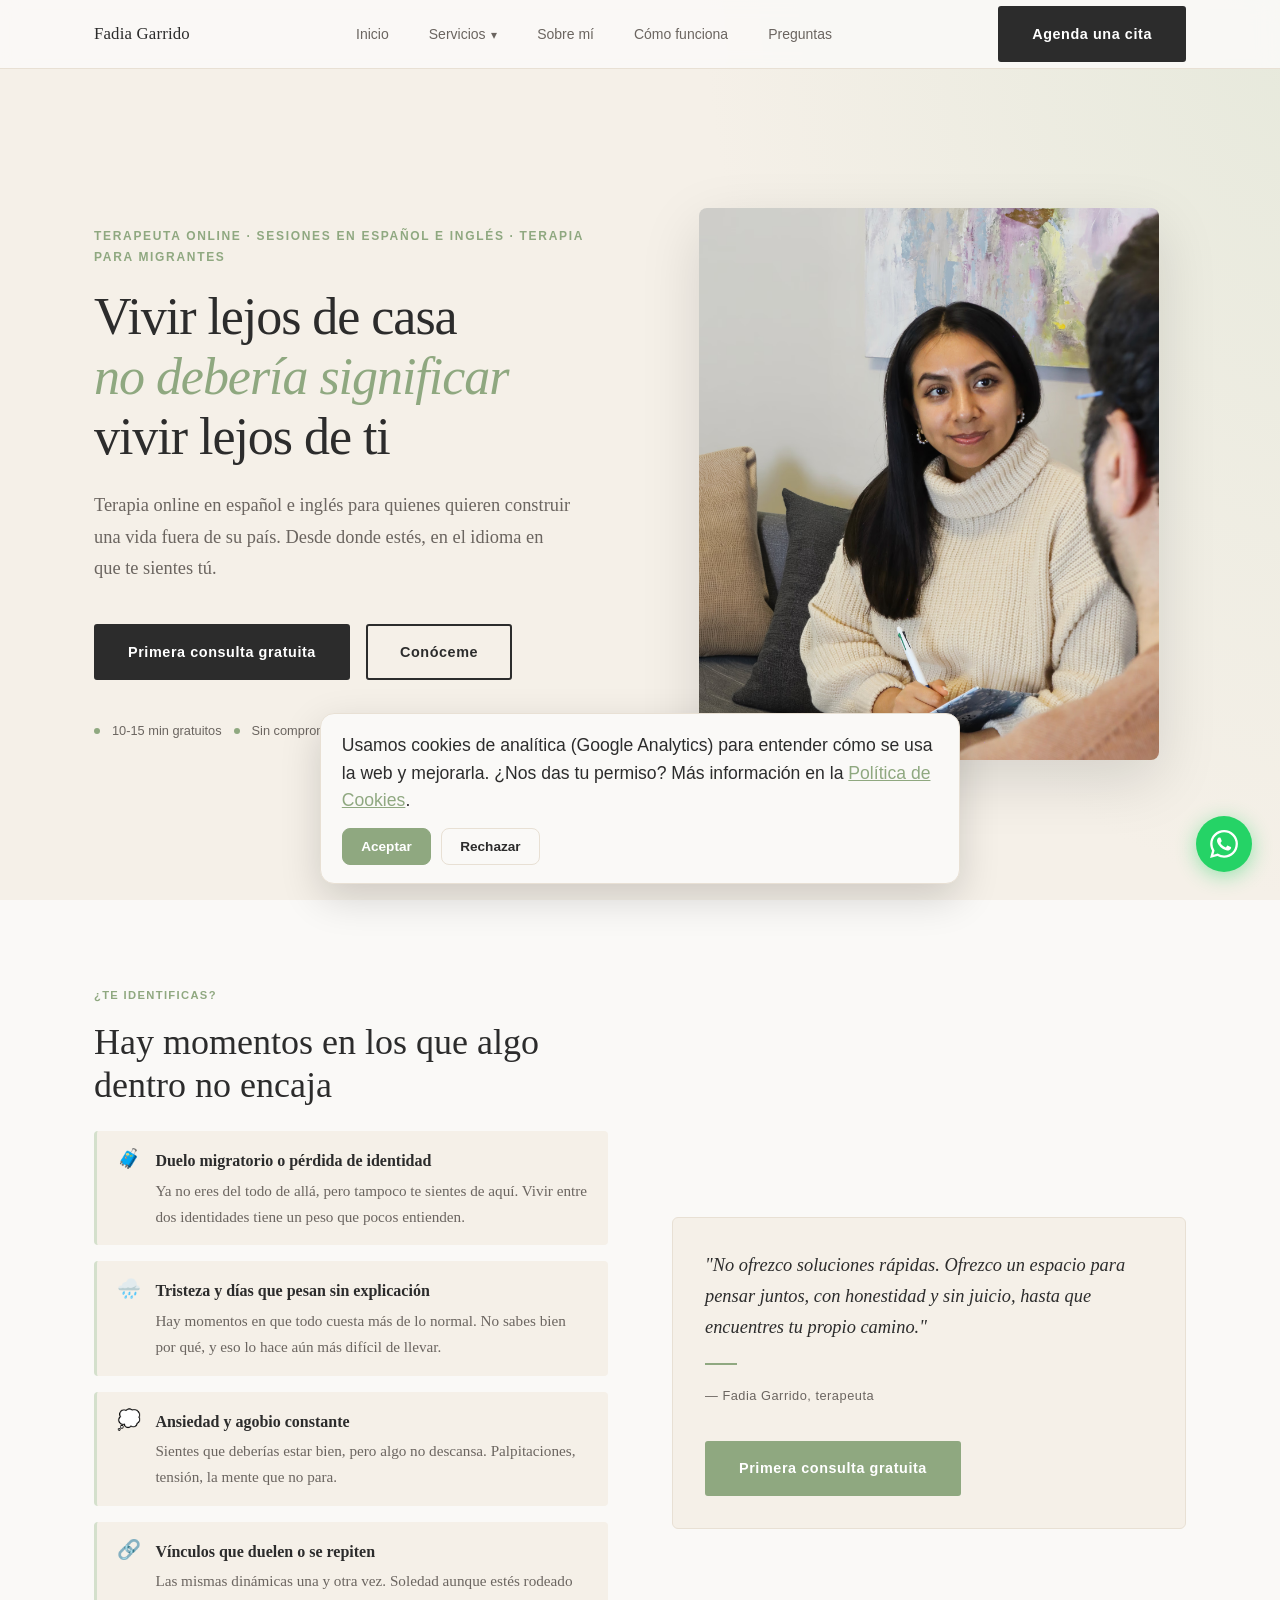
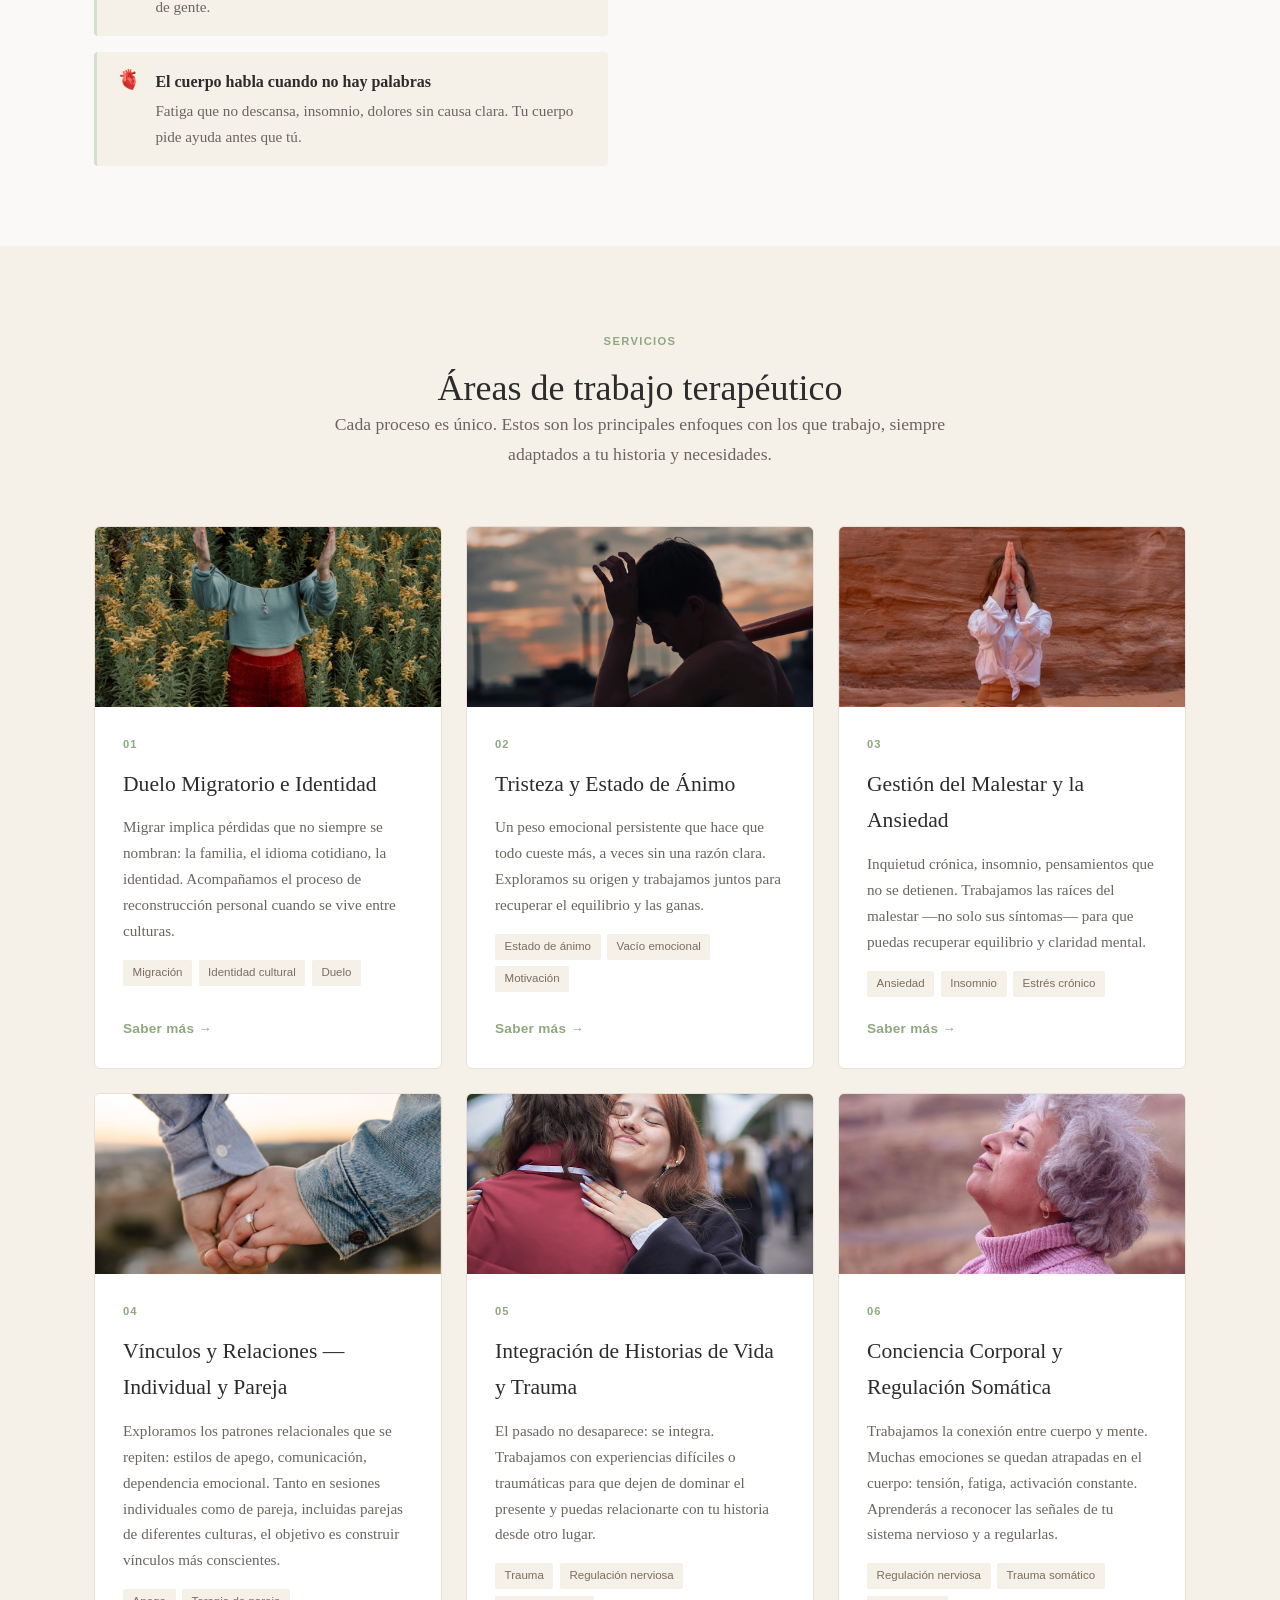
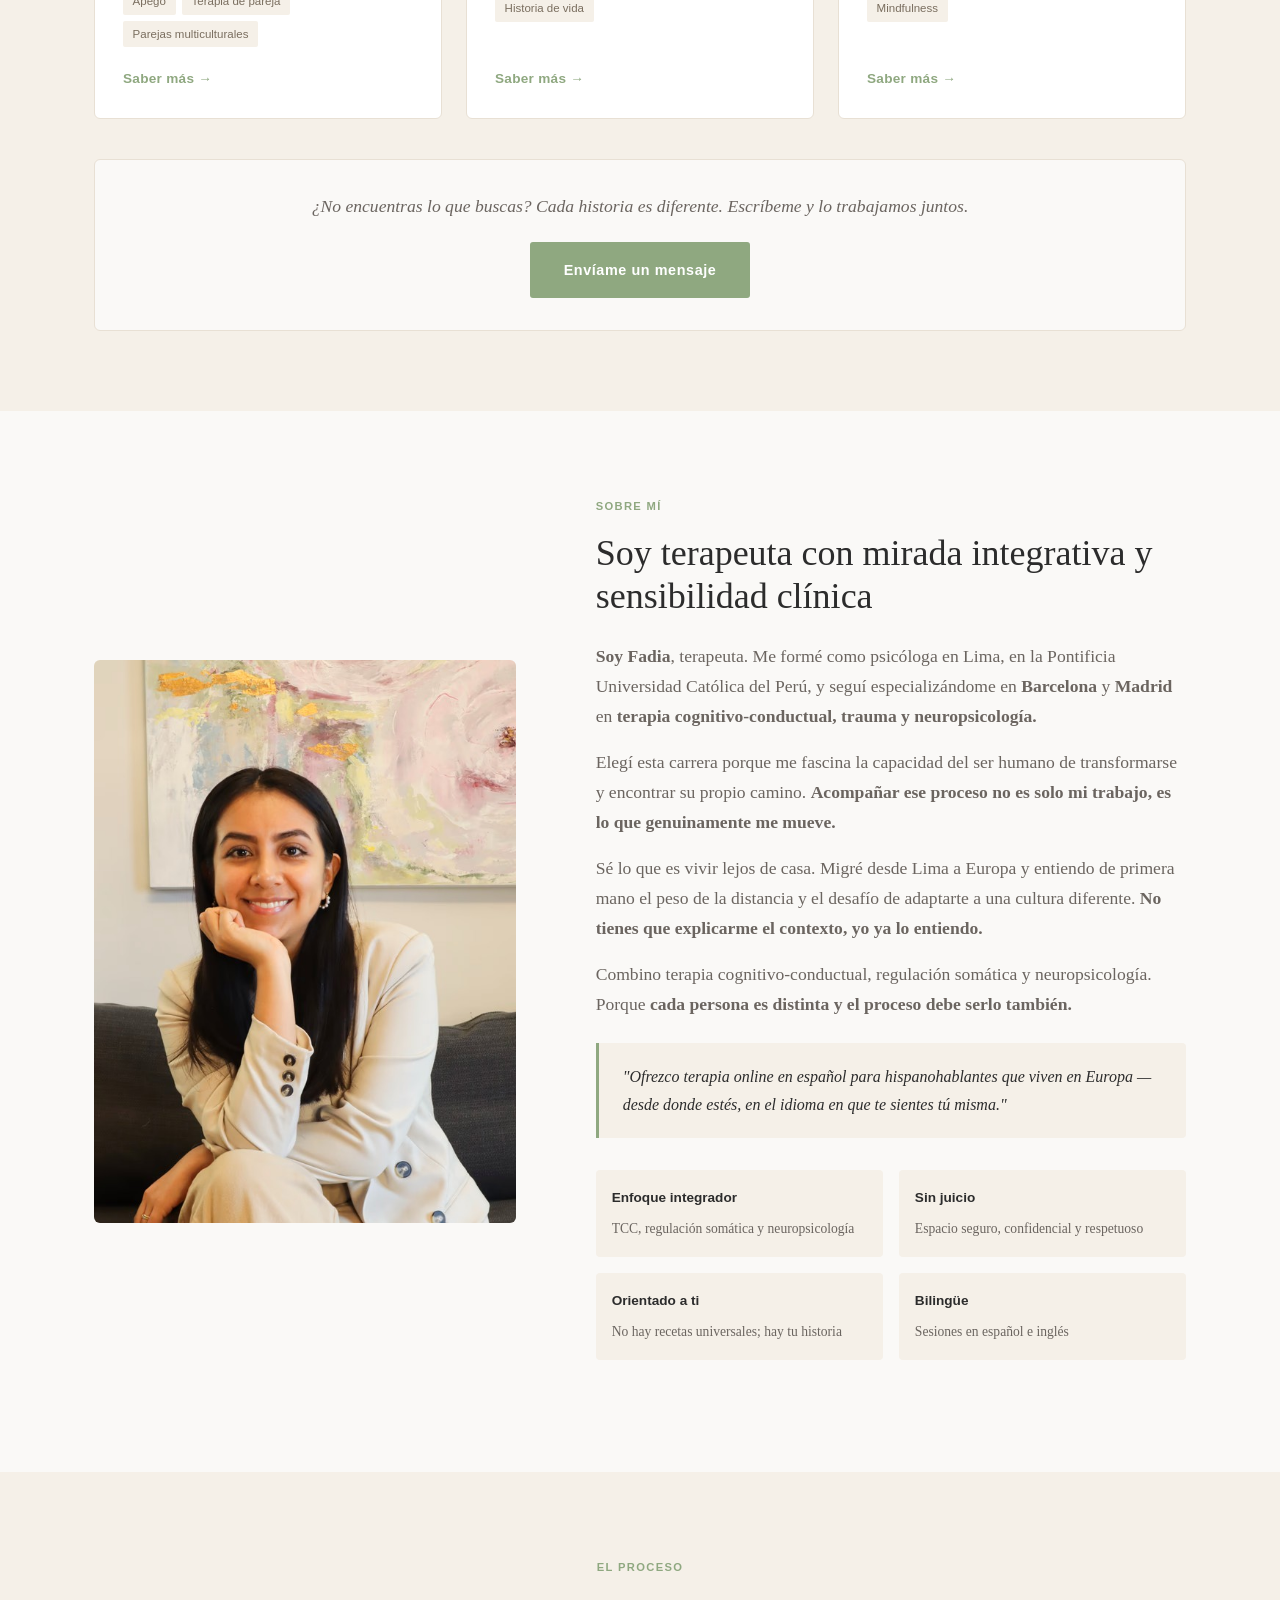
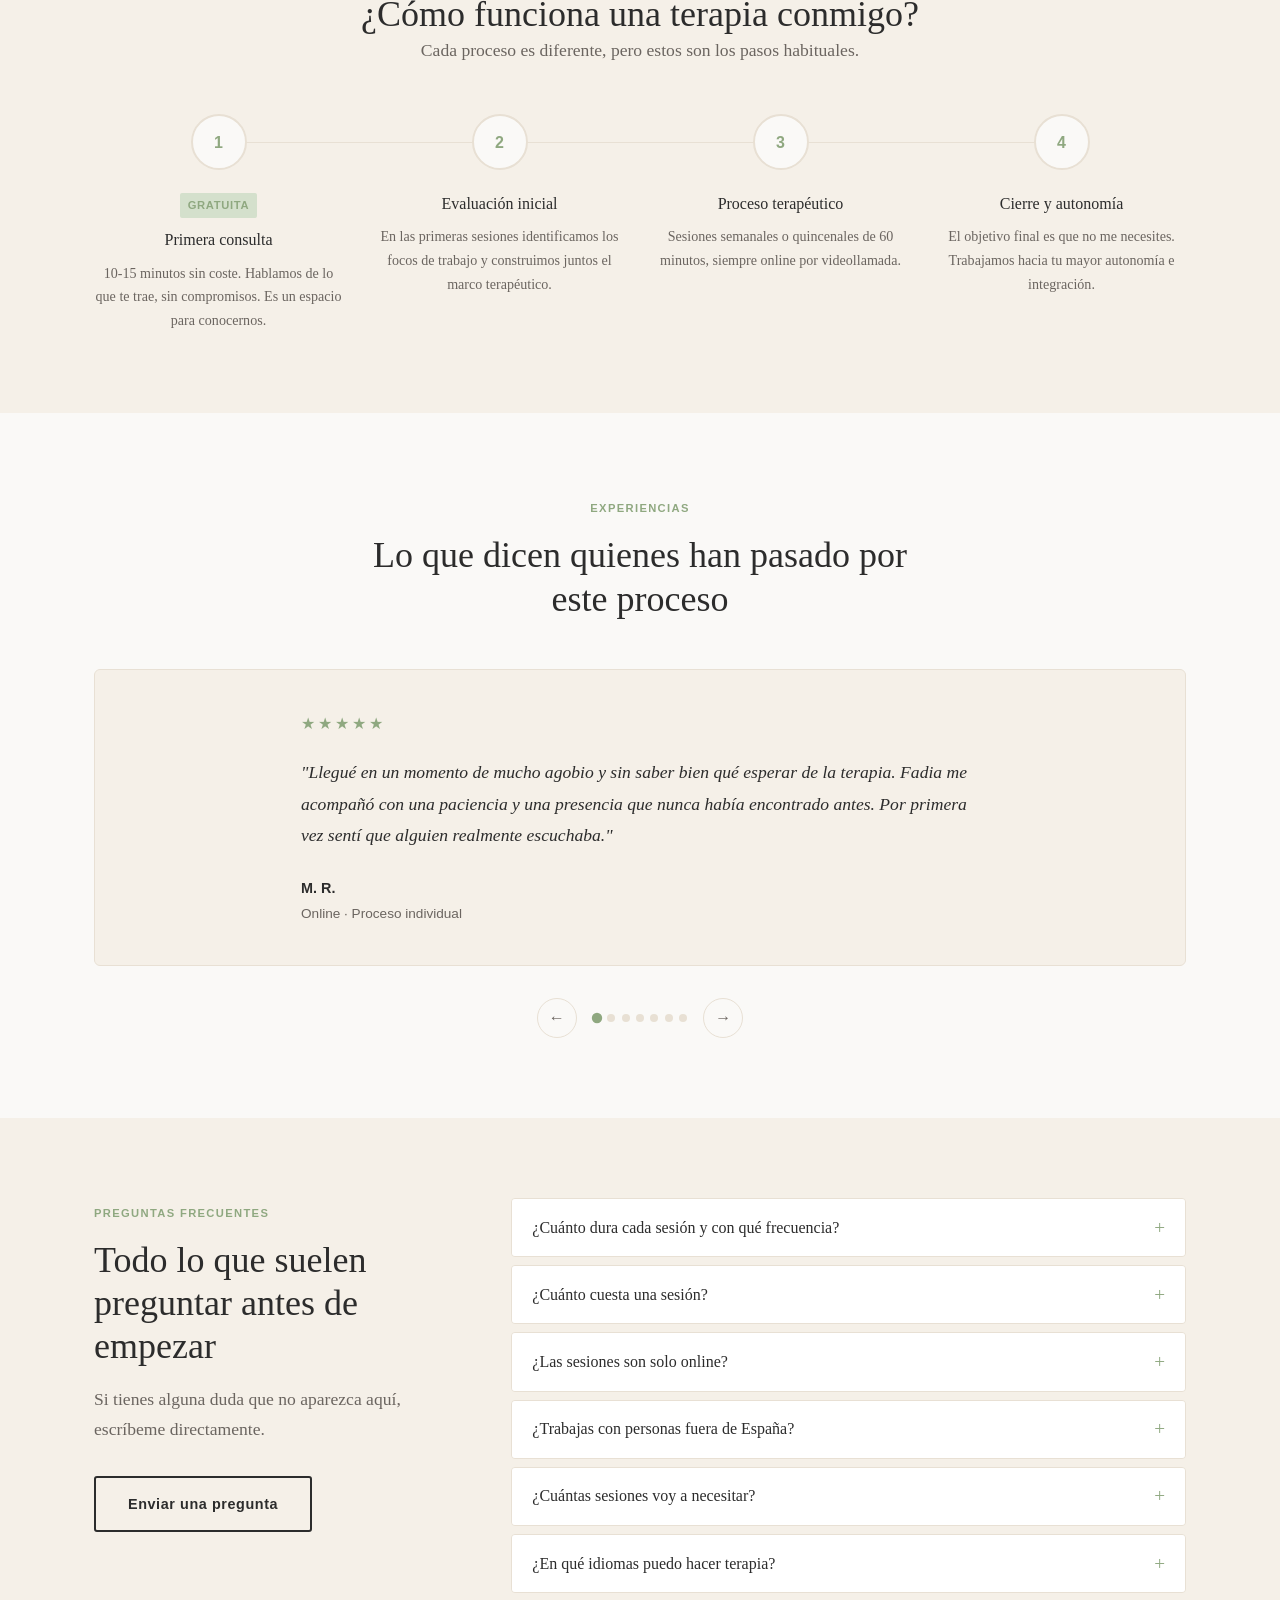
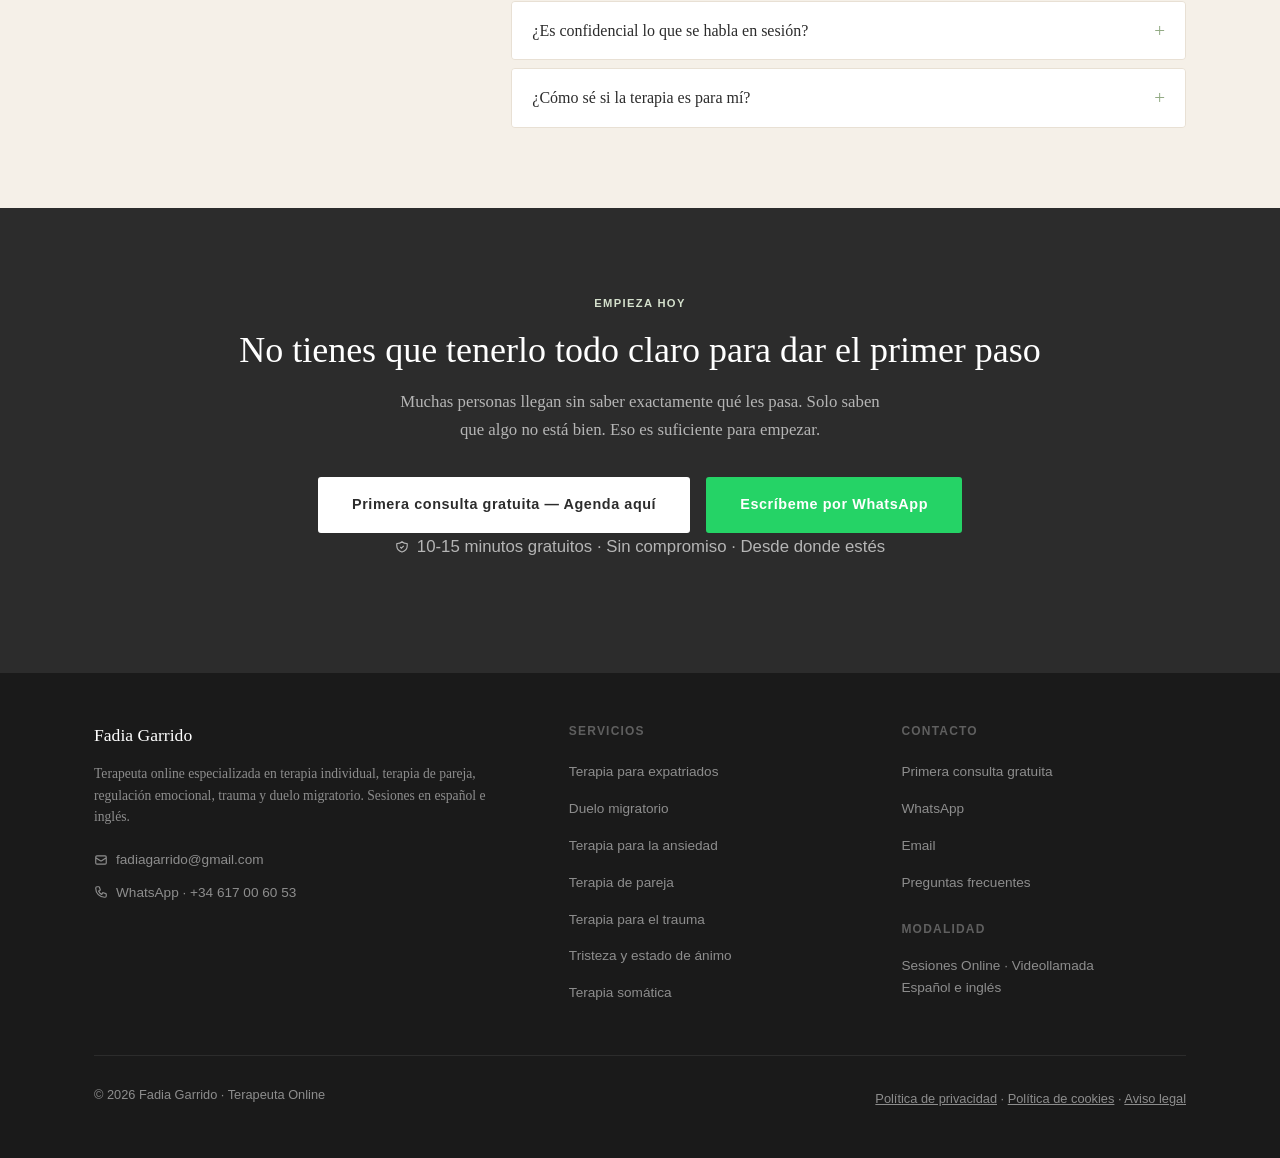
==== index.html @ 31d2b70b "Contacto: sustituir Calendly por WhatsApp con mensaje prerredactado + consulta gratuita 10-15 min - " ====
<!DOCTYPE html>
<html lang="es">
<head>
  <meta charset="UTF-8" />
  <meta name="viewport" content="width=device-width, initial-scale=1.0" />

  <!-- SEO Primary -->
  <title>Fadia Garrido | Terapeuta Online · Terapia Individual y de Pareja en Español e Inglés</title>
  <meta name="description" content="Terapeuta online especializada en terapia individual, terapia de pareja, trauma, duelo migratorio y regulación emocional. Sesiones en español e inglés. Primera consulta gratuita." />
  <meta name="keywords" content="terapeuta online, terapia individual online, terapia de pareja online, terapia online en español, duelo migratorio, regulación emocional, trauma psicológico, ansiedad, fadia garrido, hispanohablantes europa" />
  <link rel="canonical" href="https://fadiagarrido.com/" />

  <!-- Open Graph -->
  <meta property="og:type" content="website" />
  <meta property="og:title" content="Fadia Garrido | Terapeuta Online" />
  <meta property="og:description" content="Terapia individual y de pareja online en español e inglés. Primera consulta gratuita, 10-15 minutos, sin compromiso." />
  <meta property="og:url" content="https://fadiagarrido.com/" />
  <meta property="og:locale" content="es_ES" />
  <meta property="og:image" content="https://fadiagarrido.com/foto%20fadia.jpg" />
  <meta property="og:image:width" content="575" />
  <meta property="og:image:height" content="1024" />
  <meta property="og:image:alt" content="Fadia Garrido, terapeuta online" />

  <!-- Twitter Card -->
  <meta name="twitter:card" content="summary_large_image" />
  <meta name="twitter:title" content="Fadia Garrido | Terapeuta Online" />
  <meta name="twitter:description" content="Terapia individual y de pareja online en español e inglés. Primera consulta gratuita." />
  <meta name="twitter:image" content="https://fadiagarrido.com/foto%20fadia.jpg" />
  <meta name="twitter:image:alt" content="Fadia Garrido, terapeuta online" />

  <!-- Performance -->
  <link rel="preload" as="image" href="fadia%202.avif" type="image/avif" />

  <!-- Schema.org -->
  <script type="application/ld+json">
  {
    "@context": "https://schema.org",
    "@type": ["Person", "MedicalBusiness"],
    "name": "Fadia Garrido",
    "jobTitle": "Terapeuta",
    "description": "Terapeuta online especializada en terapia individual, terapia de pareja, regulación emocional, trauma y duelo migratorio. Sesiones en español e inglés.",
    "url": "https://fadiagarrido.com",
    "telephone": "+34617006053",
    "email": "fadiagarrido@gmail.com",
    "address": {
      "@type": "PostalAddress",
      "addressLocality": "Madrid",
      "addressCountry": "ES"
    },
    "areaServed": ["España", "Internacional"],
    "knowsLanguage": ["es", "en"],
    "availableService": [
      {"@type": "MedicalTherapy", "name": "Terapia Individual"},
      {"@type": "MedicalTherapy", "name": "Terapia de Pareja"},
      {"@type": "MedicalTherapy", "name": "Regulación Emocional y Somática"},
      {"@type": "MedicalTherapy", "name": "Integración de Trauma"},
      {"@type": "MedicalTherapy", "name": "Duelo Migratorio"},
      {"@type": "MedicalTherapy", "name": "Tristeza y Estado de Ánimo"}
    ]
  }
  </script>

  <script type="application/ld+json">
  {
    "@context": "https://schema.org",
    "@type": "FAQPage",
    "mainEntity": [
      {
        "@type": "Question",
        "name": "¿Cuánto dura cada sesión y con qué frecuencia?",
        "acceptedAnswer": {
          "@type": "Answer",
          "text": "Las sesiones duran 60 minutos. La frecuencia habitual al comenzar es semanal; a medida que el proceso avanza, puede volverse quincenal."
        }
      },
      {
        "@type": "Question",
        "name": "¿Cuánto cuesta una sesión?",
        "acceptedAnswer": {
          "@type": "Answer",
          "text": "Escríbeme por WhatsApp y lo hablamos directamente."
        }
      },
      {
        "@type": "Question",
        "name": "¿Las sesiones son solo online?",
        "acceptedAnswer": {
          "@type": "Answer",
          "text": "Sí, todas las sesiones son online por videollamada. Esto me permite acompañarte desde cualquier parte del mundo."
        }
      },
      {
        "@type": "Question",
        "name": "¿Trabajas con personas fuera de España?",
        "acceptedAnswer": {
          "@type": "Answer",
          "text": "Sí, gran parte de mis pacientes viven en otros países de Europa. Las sesiones online me permiten acompañarte desde donde estés."
        }
      },
      {
        "@type": "Question",
        "name": "¿Cuántas sesiones voy a necesitar?",
        "acceptedAnswer": {
          "@type": "Answer",
          "text": "Depende de tu proceso y de lo que traigas. No existen plazos universales. El objetivo es que cada vez me necesites menos."
        }
      },
      {
        "@type": "Question",
        "name": "¿En qué idiomas puedo hacer terapia?",
        "acceptedAnswer": {
          "@type": "Answer",
          "text": "Las sesiones pueden realizarse en español o en inglés. Trabajar en el idioma en que viviste tus primeras experiencias puede ser muy relevante en ciertos procesos."
        }
      },
      {
        "@type": "Question",
        "name": "¿Es confidencial lo que se habla en sesión?",
        "acceptedAnswer": {
          "@type": "Answer",
          "text": "Sí, absolutamente. La confidencialidad es un principio ético fundamental. Lo que se habla en sesión no sale de la consulta, salvo en los supuestos legalmente establecidos."
        }
      },
      {
        "@type": "Question",
        "name": "¿Cómo sé si la terapia es para mí?",
        "acceptedAnswer": {
          "@type": "Answer",
          "text": "Si sientes que algo no encaja o que hay un malestar que no desaparece, la terapia puede ayudarte. La primera consulta es gratuita y sin compromiso — simplemente hablamos."
        }
      }
    ]
  }
  </script>

  <link rel="stylesheet" href="/styles.css" />
</head>

<body>

  <!-- ═══ NAV ═══ -->
  <nav role="navigation" aria-label="Navegación principal">
    <div class="nav-inner">
      <a href="/" class="nav-logo" aria-label="Inicio — Fadia Garrido">Fadia Garrido</a>

      <ul class="nav-links" id="navLinks">
        <li><a href="#hero">Inicio</a></li>
        <li class="nav-dropdown">
          <a href="#servicios" class="nav-dropdown-toggle" aria-haspopup="true">Servicios <span class="nav-caret" aria-hidden="true">▾</span></a>
          <ul class="nav-submenu">
            <li><a href="/duelo-migratorio.html">Duelo migratorio e identidad</a></li>
            <li><a href="/terapia-ansiedad.html">Gestión del malestar y la ansiedad</a></li>
            <li><a href="/terapia-de-pareja.html">Vínculos y relaciones · Pareja</a></li>
            <li><a href="/terapia-trauma.html">Integración de historias de vida y trauma</a></li>
            <li><a href="/terapia-tristeza.html">Tristeza y estado de ánimo</a></li>
            <li><a href="/terapia-somatica.html">Conciencia corporal y regulación somática</a></li>
          </ul>
        </li>
        <li><a href="#sobre-mi">Sobre mí</a></li>
        <li><a href="#como-funciona">Cómo funciona</a></li>
        <li><a href="#faq">Preguntas</a></li>
      </ul>

      <div class="nav-cta">
        <a href="https://wa.me/34617006053?text=Hola%20Fadia%2C%20quiero%20agendar%20mi%20sesi%C3%B3n%20gratuita%20contigo%20para%20poder%20conocernos" class="btn btn-primary" target="_blank" rel="noopener noreferrer">
          Agenda una cita
        </a>
      </div>

      <button class="nav-toggle" id="navToggle" aria-label="Abrir menú" aria-expanded="false" aria-controls="navLinks">
        <span></span><span></span><span></span>
      </button>
    </div>
  </nav>

  <!-- ═══ HERO ═══ -->
  <section id="hero" aria-labelledby="hero-heading">
    <div class="container">
      <div class="hero-inner">
        <div class="hero-text">
          <p class="hero-eyebrow">Terapeuta online · Sesiones en español e inglés · Terapia para migrantes</p>
          <h1 id="hero-heading" class="hero-title">
            Vivir lejos de casa<br><em>no debería significar</em><br>vivir lejos de ti
          </h1>
          <p class="hero-subtitle">
            Terapia online en español e inglés para quienes quieren construir una vida fuera de su país. Desde donde estés, en el idioma en que te sientes tú.
          </p>
          <div class="hero-actions">
            <a href="https://wa.me/34617006053?text=Hola%20Fadia%2C%20quiero%20agendar%20mi%20sesi%C3%B3n%20gratuita%20contigo%20para%20poder%20conocernos" class="btn btn-primary" target="_blank" rel="noopener noreferrer">
              Primera consulta gratuita
            </a>
            <a href="#sobre-mi" class="btn btn-outline">Conóceme</a>
          </div>
          <div class="hero-trust">
            <span class="hero-trust-dot"></span>
            <span>10-15 min gratuitos</span>
            <span class="hero-trust-dot"></span>
            <span>Sin compromiso</span>
            <span class="hero-trust-dot"></span>
            <span>Desde donde estés</span>
          </div>
        </div>

        <div class="hero-mobile-bar" aria-hidden="true">
          <span class="hm-eyebrow">Terapeuta online</span>
          <span class="hm-sep">·</span>
          <span class="hm-lang">Sesiones en español e inglés</span>
          <span class="hm-sep">·</span>
          <span class="hm-lang">Terapia para migrantes</span>
        </div>

        <div class="hero-visual">
          <div class="hero-photo-wrap">
            <img src="fadia%202.avif" alt="Fadia Garrido, terapeuta online" width="1601" height="1921" fetchpriority="high" />
          </div>
        </div>
      </div>
    </div>
  </section>

  <!-- ═══ PROBLEMA / DOLOR ═══ -->
  <section id="problema" class="section" aria-labelledby="problema-heading">
    <div class="container">
      <div class="problema-grid">
        <div>
          <span class="tag">¿Te identificas?</span>
          <h2 id="problema-heading">Hay momentos en los que algo dentro no encaja</h2>
          <ul class="problema-list" role="list">
            <li class="problema-item">
              <span class="problema-item-icon" aria-hidden="true">🧳</span>
              <div>
                <strong>Duelo migratorio o pérdida de identidad</strong>
                <p>Ya no eres del todo de allá, pero tampoco te sientes de aquí. Vivir entre dos identidades tiene un peso que pocos entienden.</p>
              </div>
            </li>
            <li class="problema-item">
              <span class="problema-item-icon" aria-hidden="true">🌧️</span>
              <div>
                <strong>Tristeza y días que pesan sin explicación</strong>
                <p>Hay momentos en que todo cuesta más de lo normal. No sabes bien por qué, y eso lo hace aún más difícil de llevar.</p>
              </div>
            </li>
            <li class="problema-item">
              <span class="problema-item-icon" aria-hidden="true">💭</span>
              <div>
                <strong>Ansiedad y agobio constante</strong>
                <p>Sientes que deberías estar bien, pero algo no descansa. Palpitaciones, tensión, la mente que no para.</p>
              </div>
            </li>
            <li class="problema-item">
              <span class="problema-item-icon" aria-hidden="true">🔗</span>
              <div>
                <strong>Vínculos que duelen o se repiten</strong>
                <p>Las mismas dinámicas una y otra vez. Soledad aunque estés rodeado de gente.</p>
              </div>
            </li>
            <li class="problema-item">
              <span class="problema-item-icon" aria-hidden="true">🫀</span>
              <div>
                <strong>El cuerpo habla cuando no hay palabras</strong>
                <p>Fatiga que no descansa, insomnio, dolores sin causa clara. Tu cuerpo pide ayuda antes que tú.</p>
              </div>
            </li>
          </ul>
        </div>
        <div class="problema-response" data-fade>
          <blockquote>
            "No ofrezco soluciones rápidas. Ofrezco un espacio para pensar juntos, con honestidad y sin juicio, hasta que encuentres tu propio camino."
          </blockquote>
          <div style="width:32px;height:2px;background:var(--sage);margin:1rem 0;"></div>
          <cite>— Fadia Garrido, terapeuta</cite>
          <div style="margin-top:2rem;">
            <a href="https://wa.me/34617006053?text=Hola%20Fadia%2C%20quiero%20agendar%20mi%20sesi%C3%B3n%20gratuita%20contigo%20para%20poder%20conocernos" class="btn btn-sage" target="_blank" rel="noopener noreferrer">
              Primera consulta gratuita
            </a>
          </div>
        </div>
      </div>
    </div>
  </section>

  <!-- ═══ SERVICIOS ═══ -->
  <section id="servicios" class="section" aria-labelledby="servicios-heading">
    <div class="container">
      <div class="servicios-intro" data-fade>
        <span class="tag">Servicios</span>
        <h2 id="servicios-heading">Áreas de trabajo terapéutico</h2>
        <p class="text-muted">Cada proceso es único. Estos son los principales enfoques con los que trabajo, siempre adaptados a tu historia y necesidades.</p>
      </div>

      <div class="servicios-grid">
        <article class="servicio-card" data-fade data-fade-delay="1">
          <div class="servicio-img">
            <img src="duelo%20migratorio.avif" alt="Duelo migratorio e identidad" loading="lazy" width="896" height="1024" />
          </div>
          <div class="servicio-body">
            <div class="servicio-num">01</div>
            <h3>Duelo Migratorio e Identidad</h3>
            <p>Migrar implica pérdidas que no siempre se nombran: la familia, el idioma cotidiano, la identidad. Acompañamos el proceso de reconstrucción personal cuando se vive entre culturas.</p>
            <div class="servicio-tags">
              <span class="servicio-tag">Migración</span>
              <span class="servicio-tag">Identidad cultural</span>
              <span class="servicio-tag">Duelo</span>
            </div>
            <a href="/duelo-migratorio.html" class="servicio-link">Saber más →</a>
          </div>
        </article>

        <article class="servicio-card" data-fade data-fade-delay="2">
          <div class="servicio-img">
            <img src="gestion%20malestar.avif" alt="Tristeza y estado de ánimo" loading="lazy" width="1024" height="683" />
          </div>
          <div class="servicio-body">
            <div class="servicio-num">02</div>
            <h3>Tristeza y Estado de Ánimo</h3>
            <p>Un peso emocional persistente que hace que todo cueste más, a veces sin una razón clara. Exploramos su origen y trabajamos juntos para recuperar el equilibrio y las ganas.</p>
            <div class="servicio-tags">
              <span class="servicio-tag">Estado de ánimo</span>
              <span class="servicio-tag">Vacío emocional</span>
              <span class="servicio-tag">Motivación</span>
            </div>
            <a href="/terapia-tristeza.html" class="servicio-link">Saber más →</a>
          </div>
        </article>

        <article class="servicio-card" data-fade data-fade-delay="3">
          <div class="servicio-img">
            <img src="conciencia%20corporal.avif" alt="Gestión del malestar y la ansiedad" loading="lazy" width="1024" height="675" />
          </div>
          <div class="servicio-body">
            <div class="servicio-num">03</div>
            <h3>Gestión del Malestar y la Ansiedad</h3>
            <p>Inquietud crónica, insomnio, pensamientos que no se detienen. Trabajamos las raíces del malestar —no solo sus síntomas— para que puedas recuperar equilibrio y claridad mental.</p>
            <div class="servicio-tags">
              <span class="servicio-tag">Ansiedad</span>
              <span class="servicio-tag">Insomnio</span>
              <span class="servicio-tag">Estrés crónico</span>
            </div>
            <a href="/terapia-ansiedad.html" class="servicio-link">Saber más →</a>
          </div>
        </article>

        <article class="servicio-card" data-fade data-fade-delay="1">
          <div class="servicio-img">
            <img src="vinculos%20y%20relaciones.avif" alt="Vínculos y relaciones, terapia individual y de pareja" loading="lazy" width="1024" height="675" />
          </div>
          <div class="servicio-body">
            <div class="servicio-num">04</div>
            <h3>Vínculos y Relaciones — Individual y Pareja</h3>
            <p>Exploramos los patrones relacionales que se repiten: estilos de apego, comunicación, dependencia emocional. Tanto en sesiones individuales como de pareja, incluidas parejas de diferentes culturas, el objetivo es construir vínculos más conscientes.</p>
            <div class="servicio-tags">
              <span class="servicio-tag">Apego</span>
              <span class="servicio-tag">Terapia de pareja</span>
              <span class="servicio-tag">Parejas multiculturales</span>
            </div>
            <a href="/terapia-de-pareja.html" class="servicio-link">Saber más →</a>
          </div>
        </article>

        <article class="servicio-card" data-fade data-fade-delay="2">
          <div class="servicio-img">
            <img src="integracion%20historias%20de%20vida.avif" alt="Integración de historias de vida y trauma" loading="lazy" width="683" height="1024" />
          </div>
          <div class="servicio-body">
            <div class="servicio-num">05</div>
            <h3>Integración de Historias de Vida y Trauma</h3>
            <p>El pasado no desaparece: se integra. Trabajamos con experiencias difíciles o traumáticas para que dejen de dominar el presente y puedas relacionarte con tu historia desde otro lugar.</p>
            <div class="servicio-tags">
              <span class="servicio-tag">Trauma</span>
              <span class="servicio-tag">Regulación nerviosa</span>
              <span class="servicio-tag">Historia de vida</span>
            </div>
            <a href="/terapia-trauma.html" class="servicio-link">Saber más →</a>
          </div>
        </article>

        <article class="servicio-card" data-fade data-fade-delay="3">
          <div class="servicio-img">
            <img src="concienciacorporal2.jpeg" alt="Conciencia corporal y regulación somática" loading="lazy" />
          </div>
          <div class="servicio-body">
            <div class="servicio-num">06</div>
            <h3>Conciencia Corporal y Regulación Somática</h3>
            <p>Trabajamos la conexión entre cuerpo y mente. Muchas emociones se quedan atrapadas en el cuerpo: tensión, fatiga, activación constante. Aprenderás a reconocer las señales de tu sistema nervioso y a regularlas.</p>
            <div class="servicio-tags">
              <span class="servicio-tag">Regulación nerviosa</span>
              <span class="servicio-tag">Trauma somático</span>
              <span class="servicio-tag">Mindfulness</span>
            </div>
            <a href="/terapia-somatica.html" class="servicio-link">Saber más →</a>
          </div>
        </article>
      </div>

      <div class="servicios-footer" data-fade>
        <p>¿No encuentras lo que buscas? Cada historia es diferente. Escríbeme y lo trabajamos juntos.</p>
        <a href="https://wa.me/34617006053" class="btn btn-sage" target="_blank" rel="noopener noreferrer">
          Envíame un mensaje
        </a>
      </div>
    </div>
  </section>

  <!-- ═══ SOBRE MÍ ═══ -->
  <section id="sobre-mi" class="section" aria-labelledby="sobre-heading">
    <div class="container">
      <div class="sobre-grid">
        <div class="sobre-image-container" data-fade>
          <div class="sobre-image-placeholder">
            <img src="foto%20fadia.jpg" alt="Fadia Garrido, terapeuta online" loading="lazy" width="575" height="1024" />
          </div>
        </div>

        <div class="sobre-content" data-fade data-fade-delay="2">
          <span class="tag">Sobre mí</span>
          <h2 id="sobre-heading">Soy terapeuta con mirada integrativa y sensibilidad clínica</h2>
          <p><strong>Soy Fadia</strong>, terapeuta. Me formé como psicóloga en Lima, en la Pontificia Universidad Católica del Perú, y seguí especializándome en <strong>Barcelona</strong> y <strong>Madrid</strong> en <strong>terapia cognitivo-conductual, trauma y neuropsicología.</strong></p>
          <p>Elegí esta carrera porque me fascina la capacidad del ser humano de transformarse y encontrar su propio camino. <strong>Acompañar ese proceso no es solo mi trabajo, es lo que genuinamente me mueve.</strong></p>
          <p>Sé lo que es vivir lejos de casa. Migré desde Lima a Europa y entiendo de primera mano el peso de la distancia y el desafío de adaptarte a una cultura diferente. <strong>No tienes que explicarme el contexto, yo ya lo entiendo.</strong></p>
          <p>Combino terapia cognitivo-conductual, regulación somática y neuropsicología. Porque <strong>cada persona es distinta y el proceso debe serlo también.</strong></p>

          <div class="sobre-quote">
            "Ofrezco terapia online en español para hispanohablantes que viven en Europa — desde donde estés, en el idioma en que te sientes tú misma."
          </div>

          <div class="sobre-pillars">
            <div class="sobre-pillar">
              <strong>Enfoque integrador</strong>
              <span>TCC, regulación somática y neuropsicología</span>
            </div>
            <div class="sobre-pillar">
              <strong>Sin juicio</strong>
              <span>Espacio seguro, confidencial y respetuoso</span>
            </div>
            <div class="sobre-pillar">
              <strong>Orientado a ti</strong>
              <span>No hay recetas universales; hay tu historia</span>
            </div>
            <div class="sobre-pillar">
              <strong>Bilingüe</strong>
              <span>Sesiones en español e inglés</span>
            </div>
          </div>

        </div>
      </div>
    </div>
  </section>

  <!-- ═══ CÓMO FUNCIONA ═══ -->
  <section id="como-funciona" class="section" aria-labelledby="como-heading">
    <div class="container">
      <div style="text-align:center; max-width:560px; margin:0 auto 3rem;" data-fade>
        <span class="tag">El proceso</span>
        <h2 id="como-heading">¿Cómo funciona una terapia conmigo?</h2>
        <p class="text-muted">Cada proceso es diferente, pero estos son los pasos habituales.</p>
      </div>

      <div class="pasos-grid">
        <div class="paso" data-fade data-fade-delay="1">
          <div class="paso-num" aria-hidden="true">1</div>
          <div class="paso-badge">Gratuita</div>
          <h3>Primera consulta</h3>
          <p>10-15 minutos sin coste. Hablamos de lo que te trae, sin compromisos. Es un espacio para conocernos.</p>
        </div>
        <div class="paso" data-fade data-fade-delay="2">
          <div class="paso-num" aria-hidden="true">2</div>
          <h3>Evaluación inicial</h3>
          <p>En las primeras sesiones identificamos los focos de trabajo y construimos juntos el marco terapéutico.</p>
        </div>
        <div class="paso" data-fade data-fade-delay="3">
          <div class="paso-num" aria-hidden="true">3</div>
          <h3>Proceso terapéutico</h3>
          <p>Sesiones semanales o quincenales de 60 minutos, siempre online por videollamada.</p>
        </div>
        <div class="paso" data-fade data-fade-delay="4">
          <div class="paso-num" aria-hidden="true">4</div>
          <h3>Cierre y autonomía</h3>
          <p>El objetivo final es que no me necesites. Trabajamos hacia tu mayor autonomía e integración.</p>
        </div>
      </div>
    </div>
  </section>

  <!-- ═══ TESTIMONIOS ═══ -->
  <section id="testimonios" class="section" aria-labelledby="testimonios-heading">
    <div class="container">
      <div class="testimonios-intro" data-fade>
        <span class="tag">Experiencias</span>
        <h2 id="testimonios-heading">Lo que dicen quienes han pasado por este proceso</h2>
      </div>

      <div class="testimonios-carousel" aria-label="Testimonios de pacientes">
        <div class="testimonios-track" id="testimoniosTrack">
          <article class="testimonio-card">
            <div class="testimonio-stars" aria-label="5 estrellas">★★★★★</div>
            <p class="testimonio-text">"Llegué en un momento de mucho agobio y sin saber bien qué esperar de la terapia. Fadia me acompañó con una paciencia y una presencia que nunca había encontrado antes. Por primera vez sentí que alguien realmente escuchaba."</p>
            <div class="testimonio-author">
              <strong>M. R.</strong>
              Online · Proceso individual
            </div>
          </article>

          <article class="testimonio-card">
            <div class="testimonio-stars" aria-label="5 estrellas">★★★★★</div>
            <p class="testimonio-text">"Vine con mi pareja cuando ya creíamos que no había manera de entendernos. El proceso fue lento, real y honesto. Hoy nos comunicamos de una forma que no sabíamos que era posible."</p>
            <div class="testimonio-author">
              <strong>C. y A.</strong>
              Online · Terapia de pareja
            </div>
          </article>

          <article class="testimonio-card">
            <div class="testimonio-stars" aria-label="5 estrellas">★★★★★</div>
            <p class="testimonio-text">"Como migrante, siempre sentí que mi duelo no tenía nombre. Fadia entiende esa complejidad desde adentro. Su mirada me ayudó a dejar de vivir entre dos mundos y empezar a habitar el mío."</p>
            <div class="testimonio-author">
              <strong>K. A.</strong>
              Online · Duelo migratorio
            </div>
          </article>

          <article class="testimonio-card">
            <div class="testimonio-stars" aria-label="5 estrellas">★★★★★</div>
            <p class="testimonio-text">"Sus sesiones fueron un espacio seguro donde pude expresarme sin juicios. Me ayudó a encontrar la fuerza para seguir adelante."</p>
            <div class="testimonio-author">
              <strong>L. M.</strong>
              Online · Proceso individual
            </div>
          </article>

          <article class="testimonio-card">
            <div class="testimonio-stars" aria-label="5 estrellas">★★★★★</div>
            <p class="testimonio-text">"Aprendí a quererme y a aceptarme tal como soy. Las herramientas que me dio han marcado una diferencia real en mi autoestima."</p>
            <div class="testimonio-author">
              <strong>S. R.</strong>
              Online · Proceso individual
            </div>
          </article>

          <article class="testimonio-card">
            <div class="testimonio-stars" aria-label="5 estrellas">★★★★★</div>
            <p class="testimonio-text">"Las sesiones con Fadia han sido un punto de inflexión en mi vida. Me han ayudado a conocerme mejor y a tomar decisiones más conscientes."</p>
            <div class="testimonio-author">
              <strong>P. V.</strong>
              Online · Proceso individual
            </div>
          </article>

          <article class="testimonio-card">
            <div class="testimonio-stars" aria-label="5 estrellas">★★★★★</div>
            <p class="testimonio-text">"Fadia tiene un don especial para conectar con las personas. Me sentí escuchada y comprendida desde la primera sesión."</p>
            <div class="testimonio-author">
              <strong>A. T.</strong>
              Online · Proceso individual
            </div>
          </article>
        </div>

        <div class="testimonios-controls">
          <button class="testimonio-nav" id="prevTestimonio" aria-label="Testimonio anterior">&#8592;</button>
          <div class="testimonios-dots" id="testimoniosDots" role="tablist" aria-label="Seleccionar testimonio"></div>
          <button class="testimonio-nav" id="nextTestimonio" aria-label="Testimonio siguiente">&#8594;</button>
        </div>
      </div>
    </div>
  </section>

  <!-- ═══ FAQ ═══ -->
  <section id="faq" class="section" aria-labelledby="faq-heading">
    <div class="container">
      <div class="faq-layout">
        <div data-fade>
          <span class="tag">Preguntas frecuentes</span>
          <h2 id="faq-heading">Todo lo que suelen preguntar antes de empezar</h2>
          <p class="text-muted" style="margin-top:1rem; margin-bottom:2rem;">Si tienes alguna duda que no aparezca aquí, escríbeme directamente.</p>
          <a href="https://wa.me/34617006053" class="btn btn-outline faq-sidebar-btn" target="_blank" rel="noopener noreferrer">
            Enviar una pregunta
          </a>
        </div>

        <div class="faq-list" data-fade data-fade-delay="2">
          <div class="faq-item">
            <button class="faq-question" aria-expanded="false" aria-controls="faq1">
              ¿Cuánto dura cada sesión y con qué frecuencia?
              <span class="faq-icon" aria-hidden="true">+</span>
            </button>
            <div class="faq-answer" id="faq1" role="region">
              Las sesiones duran 60 minutos. La frecuencia habitual al comenzar es semanal; a medida que el proceso avanza, puede volverse quincenal. Cada ritmo se acuerda según tus necesidades.
            </div>
          </div>

          <div class="faq-item">
            <button class="faq-question" aria-expanded="false" aria-controls="faq2">
              ¿Cuánto cuesta una sesión?
              <span class="faq-icon" aria-hidden="true">+</span>
            </button>
            <div class="faq-answer" id="faq2" role="region">
              Escríbeme por WhatsApp — pulsa el botón que encontrarás en la página y lo hablamos directamente.
            </div>
          </div>

          <div class="faq-item">
            <button class="faq-question" aria-expanded="false" aria-controls="faq3">
              ¿Las sesiones son solo online?
              <span class="faq-icon" aria-hidden="true">+</span>
            </button>
            <div class="faq-answer" id="faq3" role="region">
              Sí, todas las sesiones son online por videollamada. Esto me permite acompañarte desde cualquier parte del mundo, con la misma calidad y confidencialidad que una sesión presencial.
            </div>
          </div>

          <div class="faq-item">
            <button class="faq-question" aria-expanded="false" aria-controls="faq4">
              ¿Trabajas con personas fuera de España?
              <span class="faq-icon" aria-hidden="true">+</span>
            </button>
            <div class="faq-answer" id="faq4" role="region">
              Sí, gran parte de mis pacientes viven en otros países de Europa. Las sesiones online me permiten acompañarte desde donde estés.
            </div>
          </div>

          <div class="faq-item">
            <button class="faq-question" aria-expanded="false" aria-controls="faq5">
              ¿Cuántas sesiones voy a necesitar?
              <span class="faq-icon" aria-hidden="true">+</span>
            </button>
            <div class="faq-answer" id="faq5" role="region">
              Depende de tu proceso y de lo que traigas. No existen plazos universales. Lo que sí es cierto es que el objetivo es que cada vez me necesites menos.
            </div>
          </div>

          <div class="faq-item">
            <button class="faq-question" aria-expanded="false" aria-controls="faq6">
              ¿En qué idiomas puedo hacer terapia?
              <span class="faq-icon" aria-hidden="true">+</span>
            </button>
            <div class="faq-answer" id="faq6" role="region">
              Las sesiones pueden realizarse en español o en inglés. Trabajar en el idioma en que viviste tus primeras experiencias puede ser muy relevante en ciertos procesos.
            </div>
          </div>

          <div class="faq-item">
            <button class="faq-question" aria-expanded="false" aria-controls="faq7">
              ¿Es confidencial lo que se habla en sesión?
              <span class="faq-icon" aria-hidden="true">+</span>
            </button>
            <div class="faq-answer" id="faq7" role="region">
              Sí, absolutamente. La confidencialidad es un principio ético fundamental. Lo que se habla en sesión no sale de la consulta, salvo en los supuestos legalmente establecidos (riesgo grave para la vida propia o de terceros).
            </div>
          </div>

          <div class="faq-item">
            <button class="faq-question" aria-expanded="false" aria-controls="faq8">
              ¿Cómo sé si la terapia es para mí?
              <span class="faq-icon" aria-hidden="true">+</span>
            </button>
            <div class="faq-answer" id="faq8" role="region">
              Si sientes que algo no encaja, que hay un malestar que no desaparece o que quieres conocerte mejor, la terapia puede ayudarte. La primera consulta es gratuita y sin compromiso — simplemente hablamos.
            </div>
          </div>
          <div class="faq-mobile-btn">
            <a href="https://wa.me/34617006053" class="btn btn-outline" target="_blank" rel="noopener noreferrer">
              Enviar una pregunta
            </a>
          </div>
        </div>
      </div>
    </div>
  </section>

  <!-- ═══ CTA FINAL ═══ -->
  <section id="cta-final" class="section" aria-labelledby="cta-heading">
    <div class="container">
      <span class="tag" style="color:var(--sage-light);">Empieza hoy</span>
      <h2 id="cta-heading">No tienes que tenerlo todo claro para dar el primer paso</h2>
      <p>Muchas personas llegan sin saber exactamente qué les pasa. Solo saben que algo no está bien. Eso es suficiente para empezar.</p>
      <div class="cta-actions">
        <a href="https://wa.me/34617006053?text=Hola%20Fadia%2C%20quiero%20agendar%20mi%20sesi%C3%B3n%20gratuita%20contigo%20para%20poder%20conocernos" class="btn btn-white" target="_blank" rel="noopener noreferrer">
          Primera consulta gratuita — Agenda aquí
        </a>
        <a href="https://wa.me/34617006053" class="btn btn-wa" target="_blank" rel="noopener noreferrer">
          Escríbeme por WhatsApp
        </a>
      </div>
      <p class="cta-guarantee">
        <svg width="14" height="14" fill="none" viewBox="0 0 24 24" stroke="currentColor" stroke-width="2" aria-hidden="true"><path d="M9 12l2 2 4-4m5.618-4.016A11.955 11.955 0 0112 2.944a11.955 11.955 0 01-8.618 3.04A12.02 12.02 0 003 9c0 5.591 3.824 10.29 9 11.622 5.176-1.332 9-6.03 9-11.622 0-1.042-.133-2.052-.382-3.016z"/></svg>
        10-15 minutos gratuitos · Sin compromiso · Desde donde estés
      </p>
    </div>
  </section>

  <!-- ═══ FOOTER ═══ -->
  <footer role="contentinfo">
    <div class="container">
      <div class="footer-inner">
        <div>
          <p class="footer-brand-name">Fadia Garrido</p>
          <p class="footer-brand-desc">
            Terapeuta online especializada en terapia individual, terapia de pareja, regulación emocional, trauma y duelo migratorio. Sesiones en español e inglés.
          </p>
          <div class="footer-contact">
            <a href="mailto:fadiagarrido@gmail.com" aria-label="Enviar email">
              <svg width="14" height="14" fill="none" viewBox="0 0 24 24" stroke="currentColor" stroke-width="2" aria-hidden="true"><path d="M3 8l7.89 5.26a2 2 0 002.22 0L21 8M5 19h14a2 2 0 002-2V7a2 2 0 00-2-2H5a2 2 0 00-2 2v10a2 2 0 002 2z"/></svg>
              fadiagarrido@gmail.com
            </a>
            <a href="https://wa.me/34617006053" target="_blank" rel="noopener noreferrer" aria-label="WhatsApp">
              <svg width="14" height="14" fill="none" viewBox="0 0 24 24" stroke="currentColor" stroke-width="2" aria-hidden="true"><path d="M3 5a2 2 0 012-2h3.28a1 1 0 01.948.684l1.498 4.493a1 1 0 01-.502 1.21l-2.257 1.13a11.042 11.042 0 005.516 5.516l1.13-2.257a1 1 0 011.21-.502l4.493 1.498a1 1 0 01.684.949V19a2 2 0 01-2 2h-1C9.716 21 3 14.284 3 6V5z"/></svg>
              WhatsApp · +34 617 00 60 53
            </a>
          </div>
        </div>

        <div>
          <p class="footer-col-title">Servicios</p>
          <ul class="footer-links">
            <li><a href="/terapia-para-expatriados.html">Terapia para expatriados</a></li>
            <li><a href="/duelo-migratorio.html">Duelo migratorio</a></li>
            <li><a href="/terapia-ansiedad.html">Terapia para la ansiedad</a></li>
            <li><a href="/terapia-de-pareja.html">Terapia de pareja</a></li>
            <li><a href="/terapia-trauma.html">Terapia para el trauma</a></li>
            <li><a href="/terapia-tristeza.html">Tristeza y estado de ánimo</a></li>
            <li><a href="/terapia-somatica.html">Terapia somática</a></li>
          </ul>
        </div>

        <div>
          <p class="footer-col-title">Contacto</p>
          <ul class="footer-links">
            <li><a href="https://wa.me/34617006053?text=Hola%20Fadia%2C%20quiero%20agendar%20mi%20sesi%C3%B3n%20gratuita%20contigo%20para%20poder%20conocernos" target="_blank" rel="noopener noreferrer">Primera consulta gratuita</a></li>
            <li><a href="https://wa.me/34617006053" target="_blank" rel="noopener noreferrer">WhatsApp</a></li>
            <li><a href="mailto:fadiagarrido@gmail.com">Email</a></li>
            <li><a href="#faq">Preguntas frecuentes</a></li>
          </ul>
          <p class="footer-col-title" style="margin-top:1.5rem;">Modalidad</p>
          <p style="font-family:Arial,sans-serif; font-size:0.85rem; line-height:1.6;">
            Sesiones Online · Videollamada<br>
            Español e inglés
          </p>
        </div>
      </div>

      <div class="footer-bottom">
        <p>© 2026 Fadia Garrido · Terapeuta Online</p>
        <p style="margin-top:0.5rem;"><a href="/privacidad.html" style="color:inherit;">Política de privacidad</a> · <a href="/cookies.html" style="color:inherit;">Política de cookies</a> · <a href="/aviso-legal.html" style="color:inherit;">Aviso legal</a></p>
      </div>
    </div>
  </footer>

  <!-- ═══ WHATSAPP FLOTANTE ═══ -->
  <a href="https://wa.me/34617006053" class="whatsapp-float" target="_blank" rel="noopener noreferrer" aria-label="Contactar por WhatsApp">
    <svg viewBox="0 0 24 24" xmlns="http://www.w3.org/2000/svg" aria-hidden="true">
      <path d="M17.472 14.382c-.297-.149-1.758-.867-2.03-.967-.273-.099-.471-.148-.67.15-.197.297-.767.966-.94 1.164-.173.199-.347.223-.644.075-.297-.15-1.255-.463-2.39-1.475-.883-.788-1.48-1.761-1.653-2.059-.173-.297-.018-.458.13-.606.134-.133.298-.347.446-.52.149-.174.198-.298.298-.497.099-.198.05-.371-.025-.52-.075-.149-.669-1.612-.916-2.207-.242-.579-.487-.5-.669-.51-.173-.008-.371-.01-.57-.01-.198 0-.52.074-.792.372-.272.297-1.04 1.016-1.04 2.479 0 1.462 1.065 2.875 1.213 3.074.149.198 2.096 3.2 5.077 4.487.709.306 1.262.489 1.694.625.712.227 1.36.195 1.871.118.571-.085 1.758-.719 2.006-1.413.248-.694.248-1.289.173-1.413-.074-.124-.272-.198-.57-.347m-5.421 7.403h-.004a9.87 9.87 0 01-5.031-1.378l-.361-.214-3.741.982.998-3.648-.235-.374a9.86 9.86 0 01-1.51-5.26c.001-5.45 4.436-9.884 9.888-9.884 2.64 0 5.122 1.03 6.988 2.898a9.825 9.825 0 012.893 6.994c-.003 5.45-4.437 9.884-9.885 9.884m8.413-18.297A11.815 11.815 0 0012.05 0C5.495 0 .16 5.335.157 11.892c0 2.096.547 4.142 1.588 5.945L.057 24l6.305-1.654a11.882 11.882 0 005.683 1.448h.005c6.554 0 11.89-5.335 11.893-11.893a11.821 11.821 0 00-3.48-8.413z"/>
    </svg>
  </a>

  <script>
    // ─── Mobile nav ───
    const toggle = document.getElementById('navToggle');
    const navLinks = document.getElementById('navLinks');
    toggle.addEventListener('click', () => {
      const open = navLinks.classList.toggle('open');
      toggle.setAttribute('aria-expanded', open);
    });
    navLinks.querySelectorAll('a:not(.nav-dropdown-toggle)').forEach(a => {
      a.addEventListener('click', () => {
        navLinks.classList.remove('open');
        toggle.setAttribute('aria-expanded', false);
      });
    });
    // Desplegable "Servicios": en móvil se abre/cierra al tocar
    const dropToggle = document.querySelector('.nav-dropdown-toggle');
    const dropdown = document.querySelector('.nav-dropdown');
    if (dropToggle && dropdown) {
      dropToggle.addEventListener('click', (e) => {
        e.preventDefault();
        if (window.matchMedia('(max-width: 768px)').matches) {
          dropdown.classList.toggle('open');
        }
      });
    }

    // ─── FAQ accordion ───
    document.querySelectorAll('.faq-question').forEach(btn => {
      btn.addEventListener('click', () => {
        const expanded = btn.getAttribute('aria-expanded') === 'true';
        document.querySelectorAll('.faq-question').forEach(b => {
          b.setAttribute('aria-expanded', 'false');
          document.getElementById(b.getAttribute('aria-controls')).classList.remove('open');
        });
        if (!expanded) {
          btn.setAttribute('aria-expanded', 'true');
          document.getElementById(btn.getAttribute('aria-controls')).classList.add('open');
        }
      });
    });

    // ─── Testimonios carousel ───
    (function () {
      const carousel = document.querySelector('.testimonios-carousel');
      const track = document.getElementById('testimoniosTrack');
      const origCards = Array.from(track.querySelectorAll('.testimonio-card'));
      const dotsContainer = document.getElementById('testimoniosDots');
      const total = origCards.length;
      let timer, pos, current;

      // Clonar primera y última tarjeta para bucle infinito
      const firstClone = origCards[0].cloneNode(true);
      const lastClone  = origCards[total - 1].cloneNode(true);
      firstClone.setAttribute('aria-hidden', 'true');
      lastClone.setAttribute('aria-hidden', 'true');
      track.appendChild(firstClone);
      track.insertBefore(lastClone, origCards[0]);
      // Orden: [lastClone, card0..cardN-1, firstClone]

      const allSlides = Array.from(track.querySelectorAll('.testimonio-card'));

      function sw() { return carousel.clientWidth; }

      function resize() {
        const w = sw();
        allSlides.forEach(s => { s.style.width = w + 'px'; s.style.minWidth = w + 'px'; });
        setPos(pos, false);
      }

      function setPos(index, animate) {
        track.style.transition = animate ? 'transform 0.5s ease' : 'none';
        track.style.transform = 'translateX(' + (-index * sw()) + 'px)';
      }

      function updateDots() {
        dotsContainer.querySelectorAll('.testimonio-dot').forEach((d, i) => {
          d.classList.toggle('active', i === current);
        });
      }

      function next() {
        pos++;
        current = (current + 1) % total;
        setPos(pos, true);
        updateDots();
      }

      function prev() {
        pos--;
        current = ((current - 1) + total) % total;
        setPos(pos, true);
        updateDots();
      }

      function goTo(index) {
        current = ((index % total) + total) % total;
        pos = current + 1;
        setPos(pos, true);
        updateDots();
      }

      // Bucle infinito: al llegar a clon, saltar a la real sin animación
      track.addEventListener('transitionend', () => {
        if (pos === 0) { pos = total; setPos(pos, false); }
        else if (pos === total + 1) { pos = 1; setPos(pos, false); }
      });

      // Construir dots
      origCards.forEach((_, i) => {
        const dot = document.createElement('button');
        dot.className = 'testimonio-dot' + (i === 0 ? ' active' : '');
        dot.setAttribute('role', 'tab');
        dot.setAttribute('aria-label', 'Testimonio ' + (i + 1));
        dot.addEventListener('click', () => { goTo(i); resetTimer(); });
        dotsContainer.appendChild(dot);
      });

      document.getElementById('prevTestimonio').addEventListener('click', () => { prev(); resetTimer(); });
      document.getElementById('nextTestimonio').addEventListener('click', () => { next(); resetTimer(); });

      // Swipe táctil
      let touchX = 0, touchY = 0;
      carousel.addEventListener('touchstart', e => {
        touchX = e.touches[0].clientX;
        touchY = e.touches[0].clientY;
      }, { passive: true });
      carousel.addEventListener('touchend', e => {
        const dx = e.changedTouches[0].clientX - touchX;
        const dy = e.changedTouches[0].clientY - touchY;
        if (Math.abs(dx) > Math.abs(dy) && Math.abs(dx) > 40) {
          dx < 0 ? next() : prev();
          resetTimer();
        }
      }, { passive: true });

      // Pausa en hover
      carousel.addEventListener('mouseenter', () => clearInterval(timer));
      carousel.addEventListener('mouseleave', resetTimer);

      function resetTimer() {
        clearInterval(timer);
        timer = setInterval(next, 5000);
      }

      // Inicializar
      pos = 1;
      current = 0;
      resize();
      window.addEventListener('resize', resize);
      resetTimer();
    })();

    // ─── Scroll fade-in ───
    const observer = new IntersectionObserver((entries) => {
      entries.forEach(e => {
        if (e.isIntersecting) {
          e.target.classList.add('visible');
          observer.unobserve(e.target);
        }
      });
    }, { threshold: 0.12 });
    document.querySelectorAll('[data-fade]').forEach(el => observer.observe(el));
  </script>

  <script src="/analytics.js" defer></script>
</body>
</html>
---- styles.css ----
/* ─── Reset & Base ─── */
    *, *::before, *::after { box-sizing: border-box; margin: 0; padding: 0; }
    html { scroll-behavior: smooth; font-size: 16px; }
    body {
      font-family: 'Georgia', 'Times New Roman', serif;
      background: #faf9f7;
      color: #2c2c2c;
      line-height: 1.7;
      -webkit-font-smoothing: antialiased;
    }

    /* ─── Typography scale ─── */
    h1 { font-size: clamp(2rem, 5vw, 3.25rem); line-height: 1.15; font-weight: 400; letter-spacing: -0.02em; }
    h2 { font-size: clamp(1.5rem, 3.5vw, 2.25rem); line-height: 1.2; font-weight: 400; }
    h3 { font-size: clamp(1.1rem, 2vw, 1.35rem); font-weight: 500; }
    p  { font-size: clamp(1rem, 1.5vw, 1.1rem); }

    /* ─── Colors ─── */
    :root {
      --sage:        #8fa880;
      --sage-light:  #d4e0cc;
      --cream:       #faf9f7;
      --warm:        #f5f0e8;
      --stone:       #e8e0d4;
      --ink:         #2c2c2c;
      --muted:       #6b6560;
      --accent:      #7a6e5f;
    }

    /* ─── Utilities ─── */
    .container { max-width: 1140px; margin: 0 auto; padding: 0 1.5rem; }
    .section { padding: 5rem 0; }
    .text-muted { color: var(--muted); }
    .tag {
      display: inline-block;
      font-family: 'Arial', sans-serif;
      font-size: 0.7rem;
      font-weight: 600;
      letter-spacing: 0.12em;
      text-transform: uppercase;
      color: var(--sage);
      margin-bottom: 1rem;
    }

    /* ─── Buttons ─── */
    .btn {
      display: inline-block;
      padding: 0.85rem 2rem;
      border-radius: 3px;
      font-family: 'Arial', sans-serif;
      font-size: 0.9rem;
      font-weight: 600;
      letter-spacing: 0.04em;
      text-decoration: none;
      cursor: pointer;
      transition: all 0.2s ease;
    }
    .btn-primary { background: var(--ink); color: #fff; border: 2px solid var(--ink); }
    .btn-primary:hover { background: #1a1a1a; transform: translateY(-1px); }
    .btn-outline { background: transparent; color: var(--ink); border: 2px solid var(--ink); }
    .btn-outline:hover { background: var(--ink); color: #fff; }
    .btn-sage { background: var(--sage); color: #fff; border: 2px solid var(--sage); }
    .btn-sage:hover { background: #7a9870; transform: translateY(-1px); }
    .btn-white { background: #fff; color: var(--ink); border: 2px solid #fff; }
    .btn-white:hover { background: var(--warm); border-color: var(--warm); transform: translateY(-1px); }
    .btn-ghost { background: transparent; color: rgba(255,255,255,0.75); border: 2px solid rgba(255,255,255,0.3); }
    .btn-ghost:hover { border-color: rgba(255,255,255,0.7); color: #fff; }
    .btn-wa { background: #25D366; color: #fff; border: 2px solid #25D366; }
    .btn-wa:hover { background: #1ebc5a; transform: translateY(-1px); }

    /* ─── NAV ─── */
    nav {
      position: fixed;
      top: 0; left: 0; right: 0;
      z-index: 100;
      background: rgba(250,249,247,0.92);
      backdrop-filter: blur(10px);
      border-bottom: 1px solid var(--stone);
    }
    .nav-inner {
      display: flex;
      align-items: center;
      justify-content: space-between;
      height: 68px;
      max-width: 1140px;
      margin: 0 auto;
      padding: 0 1.5rem;
    }
    .nav-logo {
      font-size: 1.05rem;
      font-weight: 400;
      color: var(--ink);
      text-decoration: none;
      letter-spacing: 0.01em;
    }
    .nav-links {
      display: flex;
      align-items: center;
      gap: 2.5rem;
      list-style: none;
    }
    .nav-links a {
      font-family: 'Arial', sans-serif;
      font-size: 0.875rem;
      color: var(--muted);
      text-decoration: none;
      transition: color 0.2s;
    }
    .nav-links a:hover { color: var(--ink); }
    .nav-cta { display: flex; align-items: center; gap: 1rem; }
    .nav-toggle {
      display: none;
      background: none;
      border: none;
      cursor: pointer;
      padding: 4px;
    }
    .nav-toggle span {
      display: block;
      width: 24px;
      height: 2px;
      background: var(--ink);
      margin: 5px 0;
      transition: all 0.3s;
    }
    .nav-mobile-cta { display: none; }

    @media (max-width: 768px) {
      .nav-links { display: none; }
      .nav-toggle { display: block; }
      /* CTA always visible on mobile alongside hamburger */
      .nav-cta { display: flex; }
      .nav-cta .btn { padding: 0.55rem 1rem; font-size: 0.78rem; }
      .nav-links.open {
        display: flex;
        flex-direction: column;
        position: fixed;
        top: 68px; left: 0; right: 0;
        background: var(--cream);
        padding: 0 1.5rem 1.5rem;
        gap: 0;
        border-bottom: 1px solid var(--stone);
        box-shadow: 0 8px 24px rgba(0,0,0,0.07);
        z-index: 99;
      }
      .nav-links.open li:not(.nav-mobile-cta) a {
        display: block;
        padding: 1rem 0;
        border-bottom: 1px solid var(--stone);
        font-size: 1rem;
        color: var(--ink);
      }
      .nav-mobile-cta { display: block; padding-top: 1.25rem; }
      .nav-mobile-cta a { display: block; text-align: center; width: 100%; }
    }

    /* ─── HERO ─── */
    #hero {
      padding-top: 68px;
      min-height: 100svh;
      display: flex;
      align-items: center;
      background: var(--warm);
      position: relative;
      overflow: hidden;
    }
    #hero::before {
      content: '';
      position: absolute;
      top: -10%; right: -5%;
      width: 55%;
      height: 120%;
      background: radial-gradient(ellipse at top right, var(--sage-light) 0%, transparent 65%);
      opacity: 0.5;
      pointer-events: none;
    }
    .hero-inner {
      display: grid;
      grid-template-columns: 1fr 1fr;
      gap: 4rem;
      align-items: center;
    }
    .hero-eyebrow {
      font-family: 'Arial', sans-serif;
      font-size: 0.75rem;
      font-weight: 600;
      letter-spacing: 0.14em;
      text-transform: uppercase;
      color: var(--sage);
      margin-bottom: 1.25rem;
    }
    .hero-title { margin-bottom: 1.5rem; color: var(--ink); }
    .hero-title em { font-style: italic; color: var(--sage); }
    .hero-subtitle {
      font-size: clamp(1rem, 1.5vw, 1.15rem);
      color: var(--muted);
      margin-bottom: 2.5rem;
      max-width: 480px;
    }
    .hero-actions { display: flex; gap: 1rem; flex-wrap: wrap; }
    .hero-trust {
      display: flex;
      align-items: center;
      gap: 0.75rem;
      margin-top: 2.5rem;
      font-family: 'Arial', sans-serif;
      font-size: 0.8rem;
      color: var(--muted);
      flex-wrap: wrap;
    }
    .hero-trust-dot { width: 6px; height: 6px; border-radius: 50%; background: var(--sage); flex-shrink: 0; }
    .hero-visual { position: relative; display: flex; justify-content: center; align-items: stretch; }
    .hero-photo-wrap {
      position: relative;
      width: 100%;
      max-width: 460px;
      border-radius: 8px;
      overflow: hidden;
      box-shadow: 0 20px 60px rgba(0,0,0,0.13);
    }
    .hero-photo-wrap img {
      width: 100%;
      height: 100%;
      min-height: 540px;
      object-fit: cover;
      object-position: top center;
      display: block;
    }

    @media (max-width: 860px) {
      .hero-inner { grid-template-columns: 1fr; gap: 1rem; }
      .hero-visual { order: -1; }
      .hero-photo-wrap { max-width: 100%; }
      .hero-photo-wrap img { min-height: 380px; }
    }

    /* ─── PROBLEMA ─── */
    #problema { background: var(--cream); }
    .problema-grid {
      display: grid;
      grid-template-columns: 1fr 1fr;
      gap: 4rem;
      align-items: center;
    }
    .problema-list {
      list-style: none;
      display: flex;
      flex-direction: column;
      gap: 1rem;
      margin-top: 1.5rem;
    }
    .problema-item {
      display: flex;
      gap: 0.9rem;
      align-items: flex-start;
      padding: 1rem 1.25rem;
      background: var(--warm);
      border-radius: 4px;
      border-left: 3px solid var(--sage-light);
    }
    .problema-item-icon { font-size: 1.2rem; line-height: 1; flex-shrink: 0; margin-top: 2px; }
    .problema-item p { font-size: 0.95rem; color: var(--muted); }
    .problema-item strong { color: var(--ink); display: block; margin-bottom: 0.2rem; }
    .problema-response {
      padding: 2rem;
      background: var(--warm);
      border-radius: 6px;
      border: 1px solid var(--stone);
    }
    .problema-response blockquote {
      font-size: 1.15rem;
      font-style: italic;
      color: var(--ink);
      line-height: 1.7;
      margin-bottom: 1.25rem;
    }
    .problema-response cite {
      font-family: 'Arial', sans-serif;
      font-size: 0.8rem;
      color: var(--muted);
      font-style: normal;
      letter-spacing: 0.04em;
    }

    @media (max-width: 768px) {
      .problema-grid { grid-template-columns: 1fr; gap: 2.5rem; }
    }

    /* ─── SERVICIOS ─── */
    #servicios { background: var(--warm); }
    .servicios-intro {
      max-width: 620px;
      margin: 0 auto 3.5rem;
      text-align: center;
    }
    .servicios-grid {
      display: grid;
      grid-template-columns: repeat(auto-fit, minmax(320px, 1fr));
      gap: 1.5rem;
    }
    .servicios-footer {
      text-align: center;
      margin-top: 2.5rem;
      padding: 2rem;
      background: var(--cream);
      border-radius: 6px;
      border: 1px solid var(--stone);
    }
    .servicios-footer p {
      color: var(--muted);
      font-style: italic;
      margin-bottom: 1.25rem;
    }
    .servicio-card {
      background: #fff;
      border-radius: 6px;
      border: 1px solid var(--stone);
      transition: box-shadow 0.25s, transform 0.25s;
      overflow: hidden;
      display: flex;
      flex-direction: column;
    }
    .servicio-card:hover { box-shadow: 0 8px 30px rgba(0,0,0,0.1); transform: translateY(-3px); }
    .servicio-img { width: 100%; height: 180px; overflow: hidden; flex-shrink: 0; }
    .servicio-img img {
      width: 100%;
      height: 100%;
      object-fit: cover;
      display: block;
      transition: transform 0.4s ease;
    }
    .servicio-card:hover .servicio-img img { transform: scale(1.04); }
    .servicio-body { padding: 1.75rem; display: flex; flex-direction: column; flex: 1; }
    .servicio-num {
      font-family: 'Arial', sans-serif;
      font-size: 0.7rem;
      font-weight: 700;
      letter-spacing: 0.1em;
      color: var(--sage);
      margin-bottom: 0.75rem;
    }
    .servicio-card h3 { margin-bottom: 0.75rem; }
    .servicio-card p { font-size: 0.95rem; color: var(--muted); margin-bottom: 1rem; }
    .servicio-tags { display: flex; flex-wrap: wrap; gap: 0.4rem; }
    .servicio-tag {
      font-family: 'Arial', sans-serif;
      font-size: 0.72rem;
      color: var(--accent);
      background: var(--warm);
      padding: 0.2rem 0.6rem;
      border-radius: 2px;
    }

    /* ─── SOBRE MÍ ─── */
    #sobre-mi { background: var(--cream); }
    .sobre-grid {
      display: grid;
      grid-template-columns: 1fr 1.4fr;
      gap: 5rem;
      align-items: center;
    }
    .sobre-image-container { position: relative; }
    .sobre-image-placeholder { width: 100%; aspect-ratio: 3/4; border-radius: 6px; overflow: hidden; }
    .sobre-image-placeholder img {
      width: 100%;
      height: 100%;
      object-fit: cover;
      object-position: top center;
      display: block;
    }
    .sobre-image-badge {
      position: absolute;
      bottom: -1rem;
      right: -1rem;
      background: var(--ink);
      color: #fff;
      border-radius: 6px;
      padding: 1rem 1.25rem;
      font-family: 'Arial', sans-serif;
      font-size: 0.75rem;
      line-height: 1.5;
      max-width: 160px;
    }
    .sobre-image-badge strong { display: block; font-size: 1.5rem; margin-bottom: 0.15rem; }
    .sobre-content h2 { margin-bottom: 1.5rem; }
    .sobre-content p { color: var(--muted); margin-bottom: 1rem; }
    .sobre-quote {
      margin: 1.5rem 0;
      padding: 1.25rem 1.5rem;
      border-left: 3px solid var(--sage);
      background: var(--warm);
      border-radius: 0 4px 4px 0;
      font-style: italic;
      color: var(--ink);
      font-size: 1rem;
      line-height: 1.7;
    }
    .sobre-pillars {
      display: grid;
      grid-template-columns: 1fr 1fr;
      gap: 1rem;
      margin: 2rem 0;
    }
    .sobre-pillar { padding: 1rem; background: var(--warm); border-radius: 4px; }
    .sobre-pillar strong {
      display: block;
      font-family: 'Arial', sans-serif;
      font-size: 0.85rem;
      color: var(--ink);
      margin-bottom: 0.3rem;
    }
    .sobre-pillar span { font-size: 0.85rem; color: var(--muted); }
    .formacion-list {
      list-style: none;
      border-top: 1px solid var(--stone);
      padding-top: 1.5rem;
      margin-top: 1.5rem;
      display: flex;
      flex-direction: column;
      gap: 0.6rem;
    }
    .formacion-list li {
      font-family: 'Arial', sans-serif;
      font-size: 0.85rem;
      color: var(--muted);
      padding-left: 1rem;
      position: relative;
    }
    .formacion-list li::before {
      content: '→';
      position: absolute;
      left: 0;
      color: var(--sage);
      font-size: 0.75rem;
    }

    @media (max-width: 860px) {
      .sobre-grid { grid-template-columns: 1fr; gap: 3rem; }
      .sobre-pillars { grid-template-columns: 1fr; }
    }

    /* ─── CÓMO FUNCIONA ─── */
    #como-funciona { background: var(--warm); }
    .pasos-grid {
      display: grid;
      grid-template-columns: repeat(4, 1fr);
      gap: 2rem;
      margin-top: 3rem;
      position: relative;
    }
    .pasos-grid::before {
      content: '';
      position: absolute;
      top: 28px;
      left: 12.5%;
      right: 12.5%;
      height: 1px;
      background: var(--stone);
      z-index: 0;
    }
    .paso { position: relative; z-index: 1; text-align: center; }
    .paso-num {
      width: 56px;
      height: 56px;
      border-radius: 50%;
      background: var(--cream);
      border: 2px solid var(--stone);
      display: flex;
      align-items: center;
      justify-content: center;
      font-family: 'Arial', sans-serif;
      font-size: 1rem;
      font-weight: 700;
      color: var(--sage);
      margin: 0 auto 1.25rem;
    }
    .paso-badge {
      display: inline-block;
      font-family: 'Arial', sans-serif;
      font-size: 0.7rem;
      font-weight: 700;
      letter-spacing: 0.06em;
      text-transform: uppercase;
      color: var(--sage);
      background: var(--sage-light);
      padding: 0.2rem 0.5rem;
      border-radius: 2px;
      margin-bottom: 0.5rem;
    }
    .paso h3 { font-size: 1rem; margin-bottom: 0.5rem; }
    .paso p { font-size: 0.88rem; color: var(--muted); }

    @media (max-width: 768px) {
      .pasos-grid { grid-template-columns: 1fr 1fr; }
      .pasos-grid::before { display: none; }
    }
    @media (max-width: 480px) {
      .pasos-grid { grid-template-columns: 1fr; }
    }

    /* ─── TESTIMONIOS CAROUSEL ─── */
    #testimonios { background: var(--cream); }
    .testimonios-intro { max-width: 560px; margin: 0 auto 3rem; text-align: center; }
    .testimonios-carousel { position: relative; overflow: hidden; cursor: grab; user-select: none; }
    .testimonios-carousel:active { cursor: grabbing; }
    .testimonios-track {
      display: flex;
      /* transition gestionado por JS */
    }
    .testimonio-card {
      flex: none; /* ancho set por JS */
      background: var(--warm);
      border-radius: 6px;
      border: 1px solid var(--stone);
      box-sizing: border-box;
      padding: 2.5rem max(2.5rem, calc(50% - 340px));
    }
    .testimonio-stars {
      color: var(--sage);
      font-size: 1rem;
      letter-spacing: 3px;
      margin-bottom: 1.25rem;
    }
    .testimonio-text {
      font-style: italic;
      font-size: clamp(1rem, 1.5vw, 1.1rem);
      color: var(--ink);
      line-height: 1.8;
      margin-bottom: 1.5rem;
    }
    .testimonio-author {
      font-family: 'Arial', sans-serif;
      font-size: 0.85rem;
      color: var(--muted);
    }
    .testimonio-author strong { display: block; color: var(--ink); margin-bottom: 0.1rem; font-size: 0.9rem; }
    .testimonios-controls {
      display: flex;
      align-items: center;
      justify-content: center;
      gap: 1rem;
      margin-top: 2rem;
    }
    .testimonio-nav {
      background: none;
      border: 1px solid var(--stone);
      border-radius: 50%;
      width: 40px;
      height: 40px;
      cursor: pointer;
      display: flex;
      align-items: center;
      justify-content: center;
      color: var(--muted);
      font-size: 1rem;
      transition: all 0.2s;
    }
    .testimonio-nav:hover { background: var(--ink); color: #fff; border-color: var(--ink); }
    .testimonios-dots { display: flex; gap: 0.4rem; }
    .testimonio-dot {
      width: 8px;
      height: 8px;
      border-radius: 50%;
      background: var(--stone);
      border: none;
      cursor: pointer;
      padding: 0;
      transition: background 0.2s, transform 0.2s;
    }
    .testimonio-dot.active { background: var(--sage); transform: scale(1.3); }

    /* ─── FAQ ─── */
    #faq { background: var(--warm); }
    .faq-layout {
      display: grid;
      grid-template-columns: 1fr 2fr;
      gap: 5rem;
      align-items: start;
    }
    .faq-list { display: flex; flex-direction: column; gap: 0.5rem; }
    .faq-item { border: 1px solid var(--stone); border-radius: 4px; overflow: hidden; }
    .faq-question {
      width: 100%;
      background: #fff;
      border: none;
      padding: 1.1rem 1.25rem;
      text-align: left;
      font-family: 'Georgia', serif;
      font-size: 1rem;
      color: var(--ink);
      cursor: pointer;
      display: flex;
      justify-content: space-between;
      align-items: center;
      gap: 1rem;
      transition: background 0.2s;
    }
    .faq-question:hover { background: var(--warm); }
    .faq-question[aria-expanded="true"] { background: var(--warm); }
    .faq-icon { font-size: 1.2rem; color: var(--sage); flex-shrink: 0; transition: transform 0.3s; font-style: normal; }
    .faq-question[aria-expanded="true"] .faq-icon { transform: rotate(45deg); }
    .faq-answer {
      display: none;
      padding: 0 1.25rem 1.25rem;
      background: #fff;
      font-size: 0.95rem;
      color: var(--muted);
      line-height: 1.7;
    }
    .faq-answer.open { display: block; }

    @media (max-width: 768px) {
      .faq-layout { grid-template-columns: 1fr; gap: 2rem; }
    }

    /* ─── CTA FINAL ─── */
    #cta-final { background: var(--ink); color: #fff; text-align: center; }
    #cta-final h2 { color: #fff; margin-bottom: 1rem; }
    #cta-final p { color: rgba(255,255,255,0.65); font-size: 1.05rem; max-width: 500px; margin: 0 auto 2rem; }
    .cta-actions { display: flex; gap: 1rem; justify-content: center; flex-wrap: wrap; }
    .cta-guarantee {
      margin-top: 2rem;
      font-family: 'Arial', sans-serif;
      font-size: 0.8rem;
      color: rgba(255,255,255,0.4);
      display: flex;
      align-items: center;
      justify-content: center;
      gap: 0.5rem;
      flex-wrap: wrap;
    }

    /* ─── FOOTER ─── */
    footer { background: #1a1a1a; padding: 3rem 0; color: rgba(255,255,255,0.5); }
    .footer-inner { display: grid; grid-template-columns: 1.5fr 1fr 1fr; gap: 3rem; }
    .footer-brand-name { font-size: 1.1rem; color: #fff; margin-bottom: 0.75rem; }
    .footer-brand-desc { font-size: 0.85rem; line-height: 1.6; margin-bottom: 1.25rem; }
    .footer-contact a {
      display: flex;
      align-items: center;
      gap: 0.5rem;
      color: rgba(255,255,255,0.5);
      text-decoration: none;
      font-family: 'Arial', sans-serif;
      font-size: 0.85rem;
      margin-bottom: 0.6rem;
      transition: color 0.2s;
    }
    .footer-contact a:hover { color: rgba(255,255,255,0.85); }
    .footer-col-title {
      font-family: 'Arial', sans-serif;
      font-size: 0.75rem;
      font-weight: 700;
      letter-spacing: 0.1em;
      text-transform: uppercase;
      color: rgba(255,255,255,0.3);
      margin-bottom: 1rem;
    }
    .footer-links { list-style: none; }
    .footer-links li { margin-bottom: 0.6rem; }
    .footer-links a {
      color: rgba(255,255,255,0.5);
      text-decoration: none;
      font-family: 'Arial', sans-serif;
      font-size: 0.85rem;
      transition: color 0.2s;
    }
    .footer-links a:hover { color: rgba(255,255,255,0.85); }
    .footer-bottom {
      margin-top: 2.5rem;
      padding-top: 1.5rem;
      border-top: 1px solid rgba(255,255,255,0.08);
      display: flex;
      justify-content: space-between;
      align-items: center;
      flex-wrap: wrap;
      gap: 1rem;
    }
    .footer-bottom p { font-family: 'Arial', sans-serif; font-size: 0.8rem; }

    @media (max-width: 768px) {
      .footer-inner { grid-template-columns: 1fr; gap: 2rem; }
      .footer-bottom { flex-direction: column; text-align: center; }
    }

    /* ─── WhatsApp flotante ─── */
    .whatsapp-float {
      position: fixed;
      bottom: 1.75rem;
      right: 1.75rem;
      z-index: 200;
      width: 56px;
      height: 56px;
      background: #25D366;
      border-radius: 50%;
      display: flex;
      align-items: center;
      justify-content: center;
      box-shadow: 0 4px 20px rgba(37,211,102,0.45);
      text-decoration: none;
      transition: transform 0.2s, box-shadow 0.2s;
    }
    .whatsapp-float:hover { transform: scale(1.1); box-shadow: 0 6px 28px rgba(37,211,102,0.55); }
    .whatsapp-float svg { width: 28px; height: 28px; fill: #fff; }

    /* ─── Hero idiomas ─── */
    .hero-idiomas {
      font-family: 'Arial', sans-serif;
      font-size: 0.95rem;
      font-weight: 700;
      color: var(--sage);
      letter-spacing: 0.04em;
      margin-top: -0.5rem;
      margin-bottom: 1.5rem;
    }
    .hero-mobile-bar {
      display: none;
    }
    @media (max-width: 860px) {
      .hero-mobile-bar {
        display: flex;
        flex-wrap: wrap;
        align-items: center;
        gap: 0.4rem;
        order: -2;
        padding-top: 0.75rem;
        padding-bottom: 0;
      }
      .hero-mobile-bar .hm-eyebrow {
        font-family: 'Arial', sans-serif;
        font-size: clamp(0.72rem, 3.5vw, 0.85rem);
        font-weight: 600;
        letter-spacing: 0.1em;
        text-transform: uppercase;
        color: var(--sage);
      }
      .hero-mobile-bar .hm-sep {
        font-family: 'Arial', sans-serif;
        font-size: clamp(0.72rem, 3.5vw, 0.85rem);
        color: var(--sage);
        opacity: 0.6;
      }
      .hero-mobile-bar .hm-lang {
        font-family: 'Arial', sans-serif;
        font-size: clamp(0.72rem, 3.5vw, 0.85rem);
        font-weight: 700;
        color: var(--sage);
        letter-spacing: 0.03em;
        text-transform: uppercase;
      }
      /* Ocultar versión desktop de eyebrow e idiomas en móvil */
      .hero-eyebrow, .hero-idiomas { display: none; }
    }

    /* ─── FAQ mobile button ─── */
    .faq-mobile-btn { display: none; margin-top: 1.5rem; }
    @media (max-width: 768px) {
      .faq-sidebar-btn { display: none; }
      .faq-mobile-btn { display: block; }
    }

    /* ─── Scroll animations ─── */
    [data-fade] {
      opacity: 0;
      transform: translateY(20px);
      transition: opacity 0.6s ease, transform 0.6s ease;
    }
    [data-fade].visible { opacity: 1; transform: translateY(0); }
    [data-fade-delay="1"] { transition-delay: 0.1s; }
    [data-fade-delay="2"] { transition-delay: 0.2s; }
    [data-fade-delay="3"] { transition-delay: 0.3s; }
    [data-fade-delay="4"] { transition-delay: 0.4s; }

    /* ─── Pasos en 3 columnas (páginas de servicio) ─── */
    .pasos-grid.pasos-3 { grid-template-columns: repeat(3, 1fr); }
    .pasos-grid.pasos-3::before { display: none; }
    .paso-num svg { width: 30px; height: 30px; }
    @media (max-width: 768px) {
      .pasos-grid.pasos-3 { grid-template-columns: 1fr; gap: 1.5rem; }
    }
    /* ─── Palabra clave (negrita) ─── */
    .kw { font-weight: 700; color: var(--ink); }

    /* ─── Enlace "Saber más" en tarjetas de servicio ─── */
    .servicio-link {
      margin-top: auto;
      padding-top: 1.25rem;
      align-self: flex-start;
      font-family: 'Arial', sans-serif;
      font-size: 0.85rem;
      font-weight: 700;
      letter-spacing: 0.02em;
      color: var(--sage);
      text-decoration: none;
    }
    .servicio-link:hover { text-decoration: underline; }

    /* ─── Menú desplegable de Servicios ─── */
    .nav-dropdown { position: relative; }
    .nav-dropdown-toggle { display: inline-flex; align-items: center; gap: 0.35rem; cursor: pointer; }
    .nav-caret { font-size: 0.85em; transition: transform 0.25s ease; }
    .nav-dropdown::after { content: ''; position: absolute; top: 100%; left: -12px; right: -12px; height: 16px; }
    .nav-submenu {
      list-style: none;
      position: absolute;
      top: calc(100% + 12px);
      left: 50%;
      transform: translateX(-50%) translateY(6px);
      min-width: 270px;
      background: var(--cream);
      border: 1px solid var(--stone);
      border-radius: 12px;
      box-shadow: 0 14px 34px rgba(0,0,0,0.10);
      padding: 0.5rem;
      opacity: 0;
      visibility: hidden;
      transition: opacity 0.2s ease, transform 0.2s ease;
      z-index: 101;
    }
    @media (hover: hover) {
      .nav-dropdown:hover .nav-submenu,
      .nav-dropdown:focus-within .nav-submenu {
        opacity: 1;
        visibility: visible;
        transform: translateX(-50%) translateY(0);
      }
      .nav-dropdown:hover .nav-caret { transform: rotate(180deg); }
    }
    .nav-submenu li { list-style: none; }
    .nav-submenu a {
      display: block;
      padding: 0.65rem 0.85rem;
      border-radius: 8px;
      white-space: nowrap;
      font-size: 0.85rem;
      color: var(--muted);
    }
    .nav-submenu a:hover { background: var(--stone); color: var(--ink); }

    @media (max-width: 768px) {
      .nav-dropdown::after { display: none; }
      /* "Servicios" centrado como el resto de enlaces */
      .nav-links.open .nav-dropdown { text-align: center; }
      /* Nivel principal: enlaces fijos más grandes y con presencia */
      .nav-links.open > li:not(.nav-mobile-cta) > a,
      .nav-links.open .nav-dropdown .nav-dropdown-toggle {
        font-size: 1.2rem;
        font-weight: 500;
        color: var(--ink);
        padding: 1.05rem 0;
      }
      .nav-links.open .nav-dropdown .nav-dropdown-toggle {
        display: inline-flex;
        align-items: center;
        justify-content: center;
        gap: 0.5rem;
      }
      /* Flechita hacia abajo que gira al abrir */
      .nav-caret { font-size: 0.85rem; line-height: 1; transition: transform 0.25s ease; }
      .nav-dropdown.open .nav-caret { transform: rotate(180deg); }
      /* En móvil el submenú está colapsado por defecto y se despliega al tocar */
      .nav-links.open .nav-submenu {
        position: static;
        transform: none;
        opacity: 1;
        visibility: visible;
        min-width: 0;
        background: transparent;
        border: none;
        border-radius: 0;
        box-shadow: none;
        padding: 0;
        max-height: 0;
        overflow: hidden;
        transition: max-height 0.3s ease;
      }
      .nav-links.open .nav-dropdown.open .nav-submenu {
        max-height: 600px;
        padding: 0.4rem 0 0.7rem;
      }
      /* Submenú: secundario, más pequeño, suave y sin líneas divisorias */
      .nav-links.open .nav-dropdown .nav-submenu a {
        padding: 0.5rem 0;
        font-size: 0.9rem;
        font-weight: 400;
        color: var(--muted);
        text-align: center;
        border-bottom: none;
      }
    }
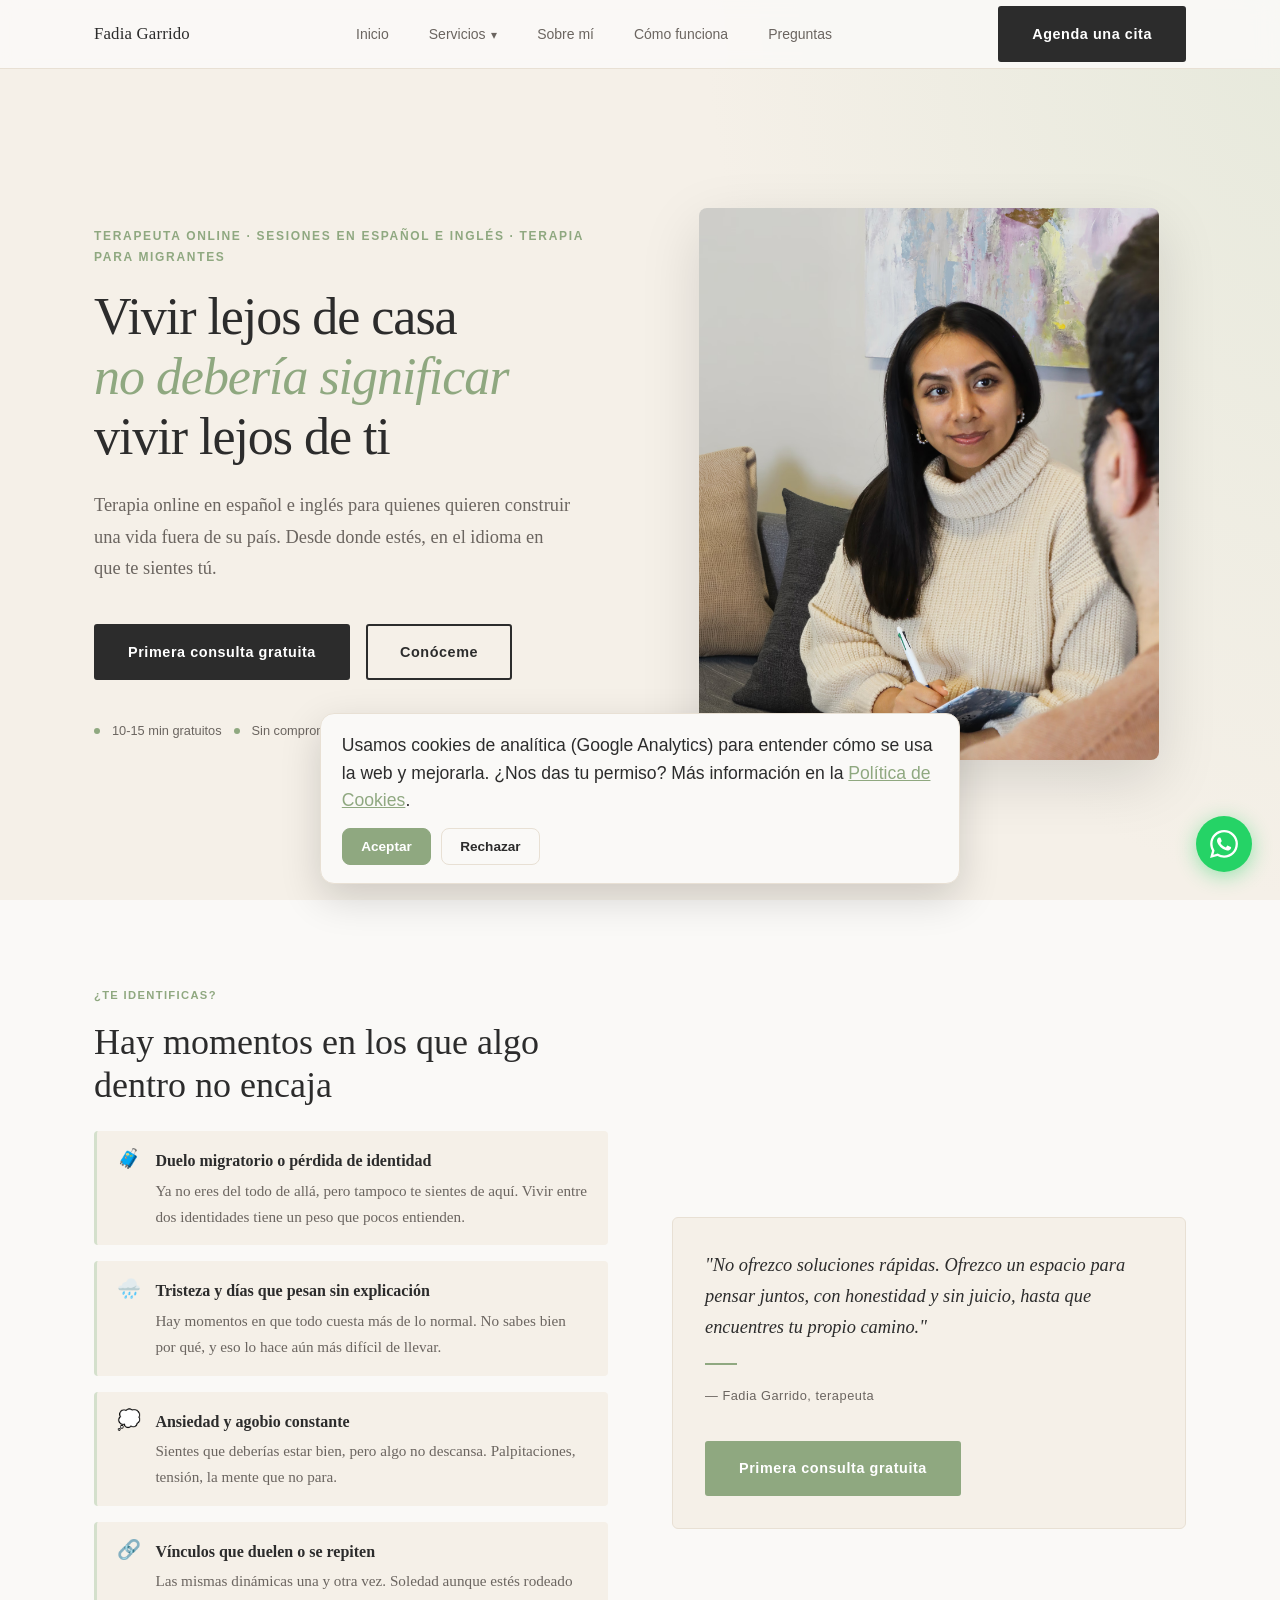
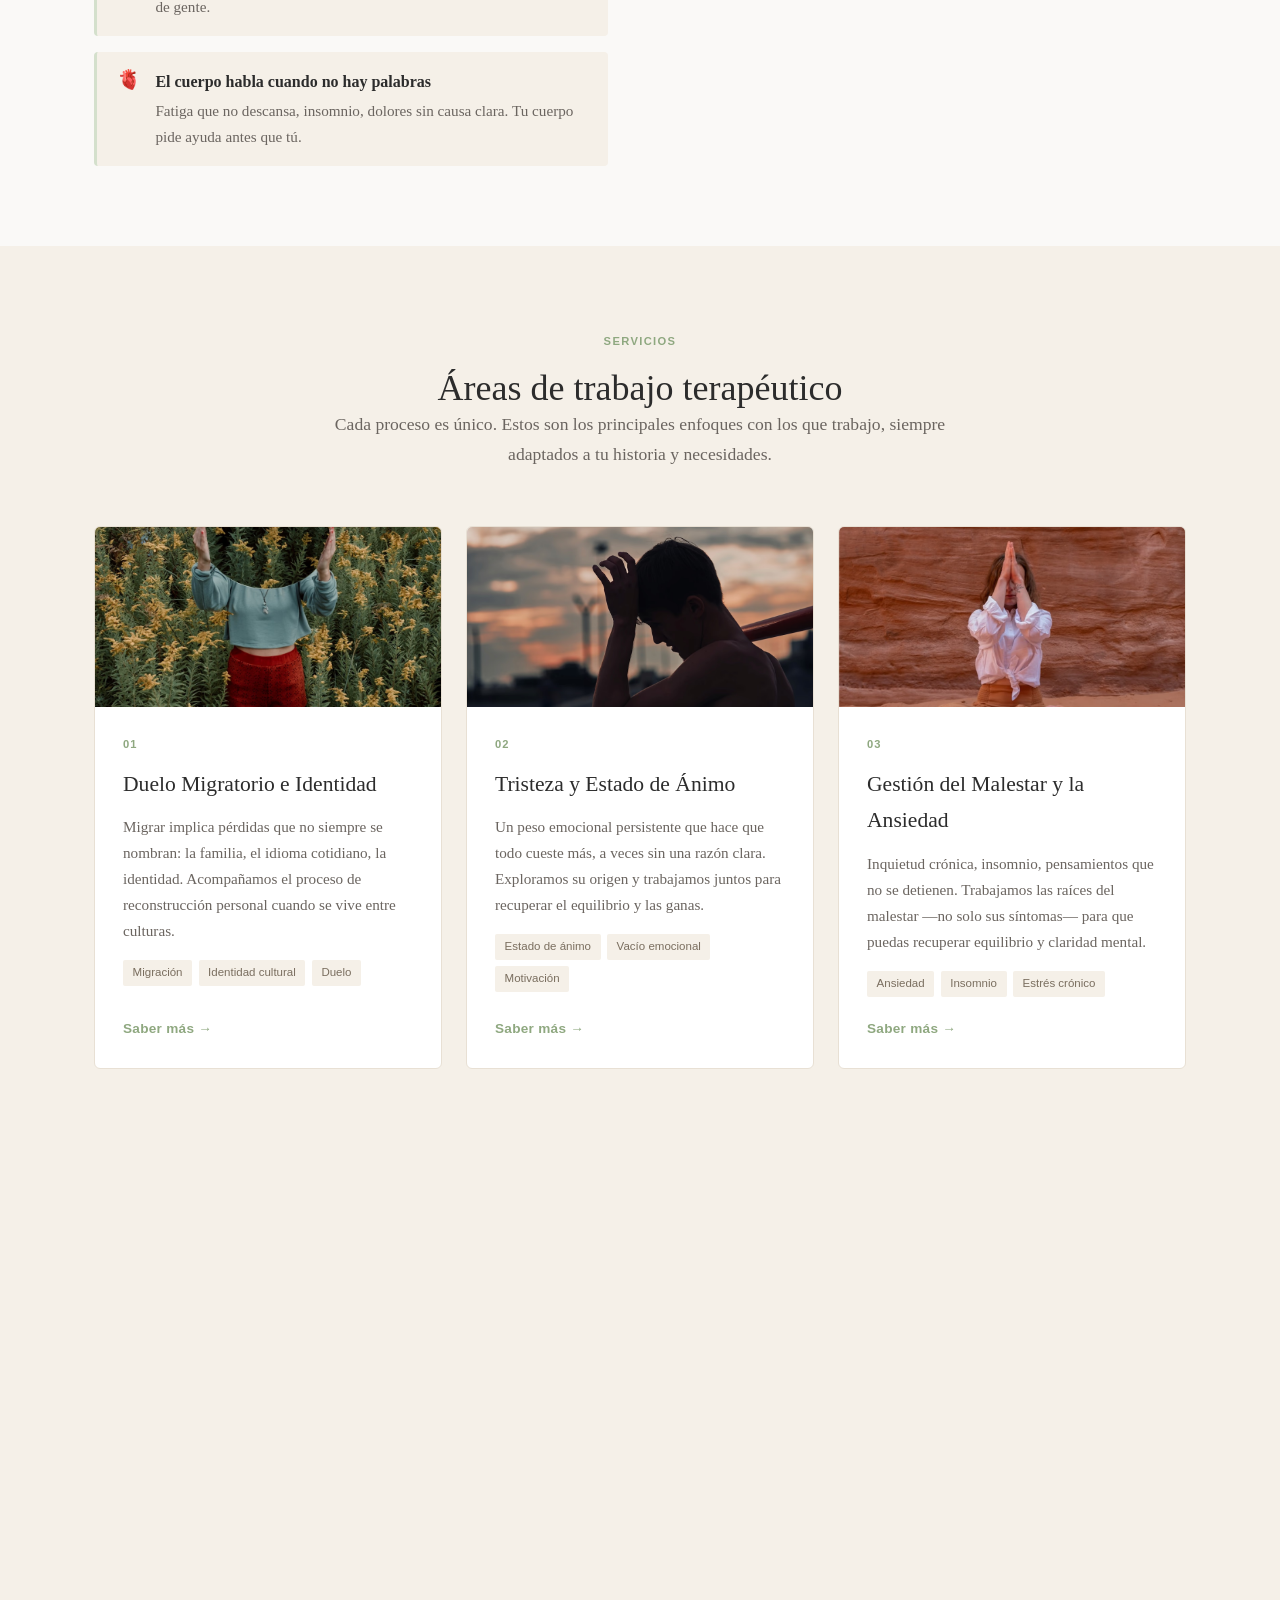
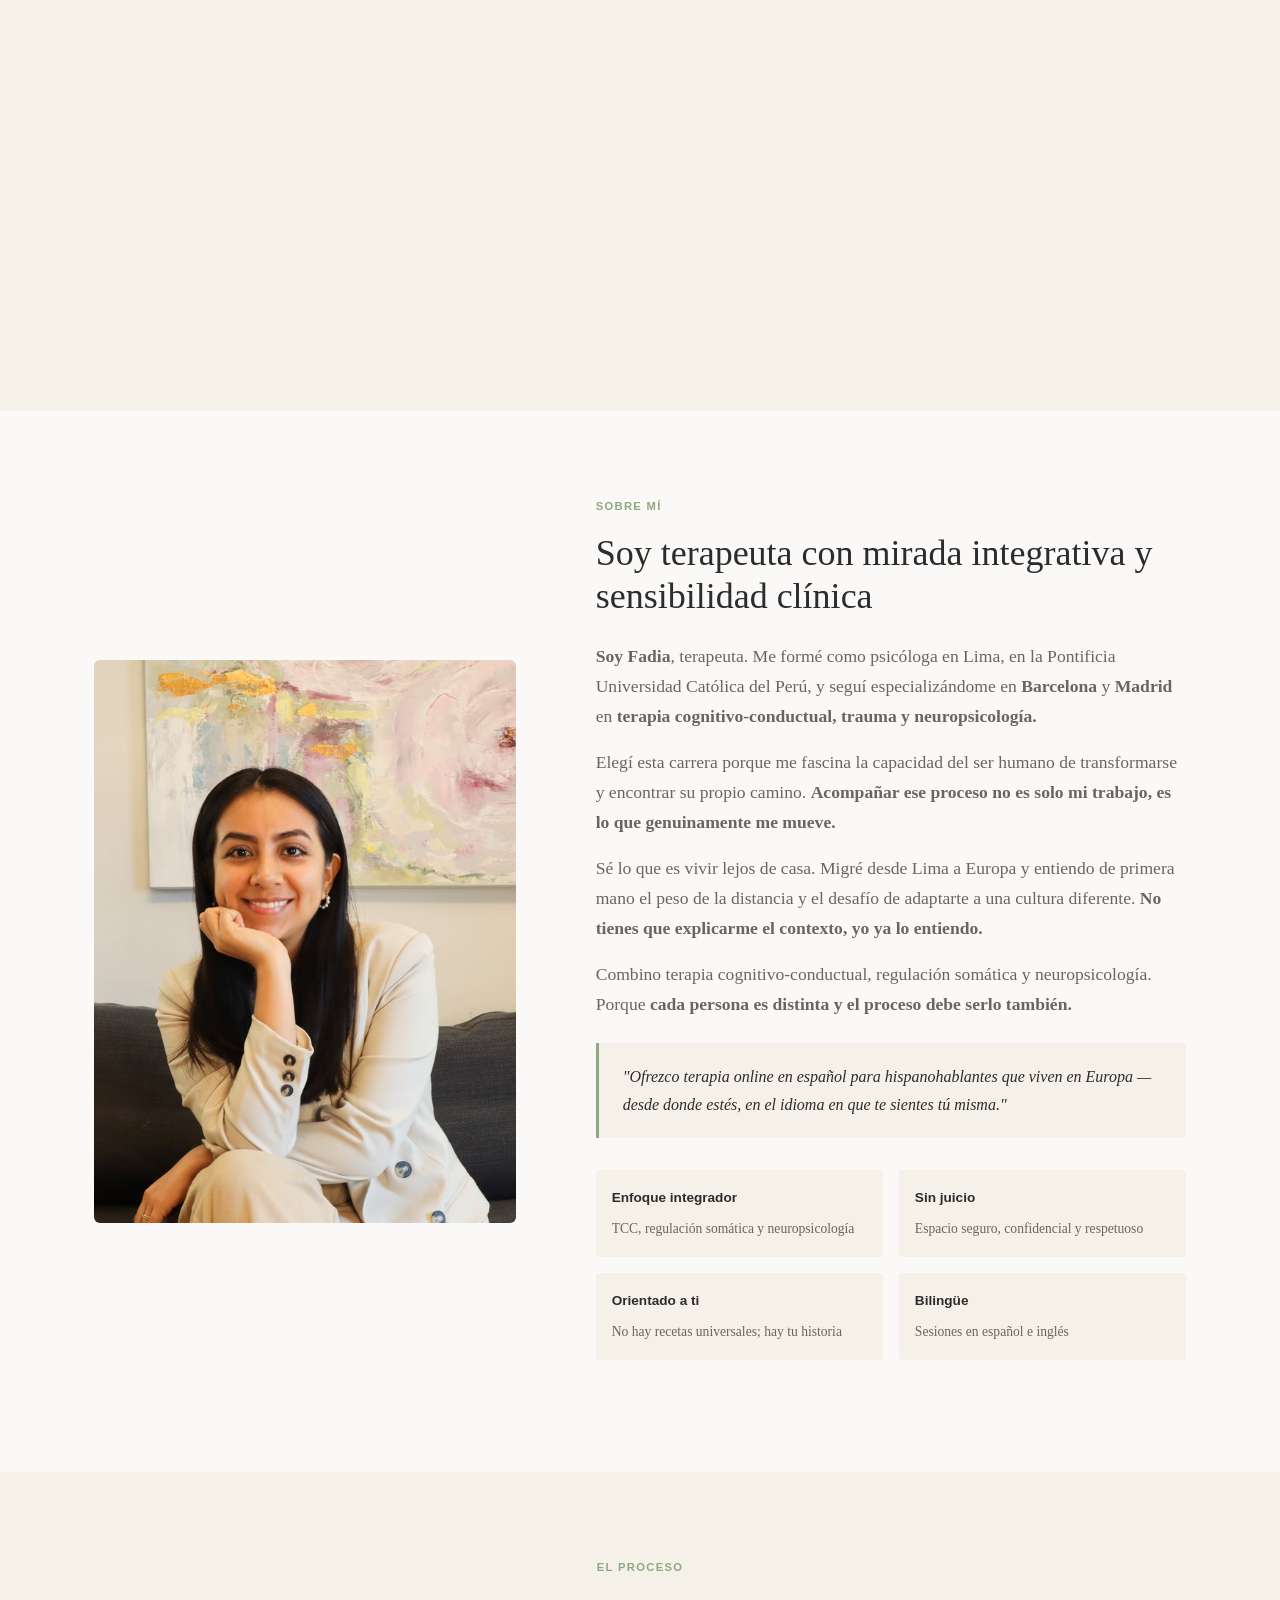
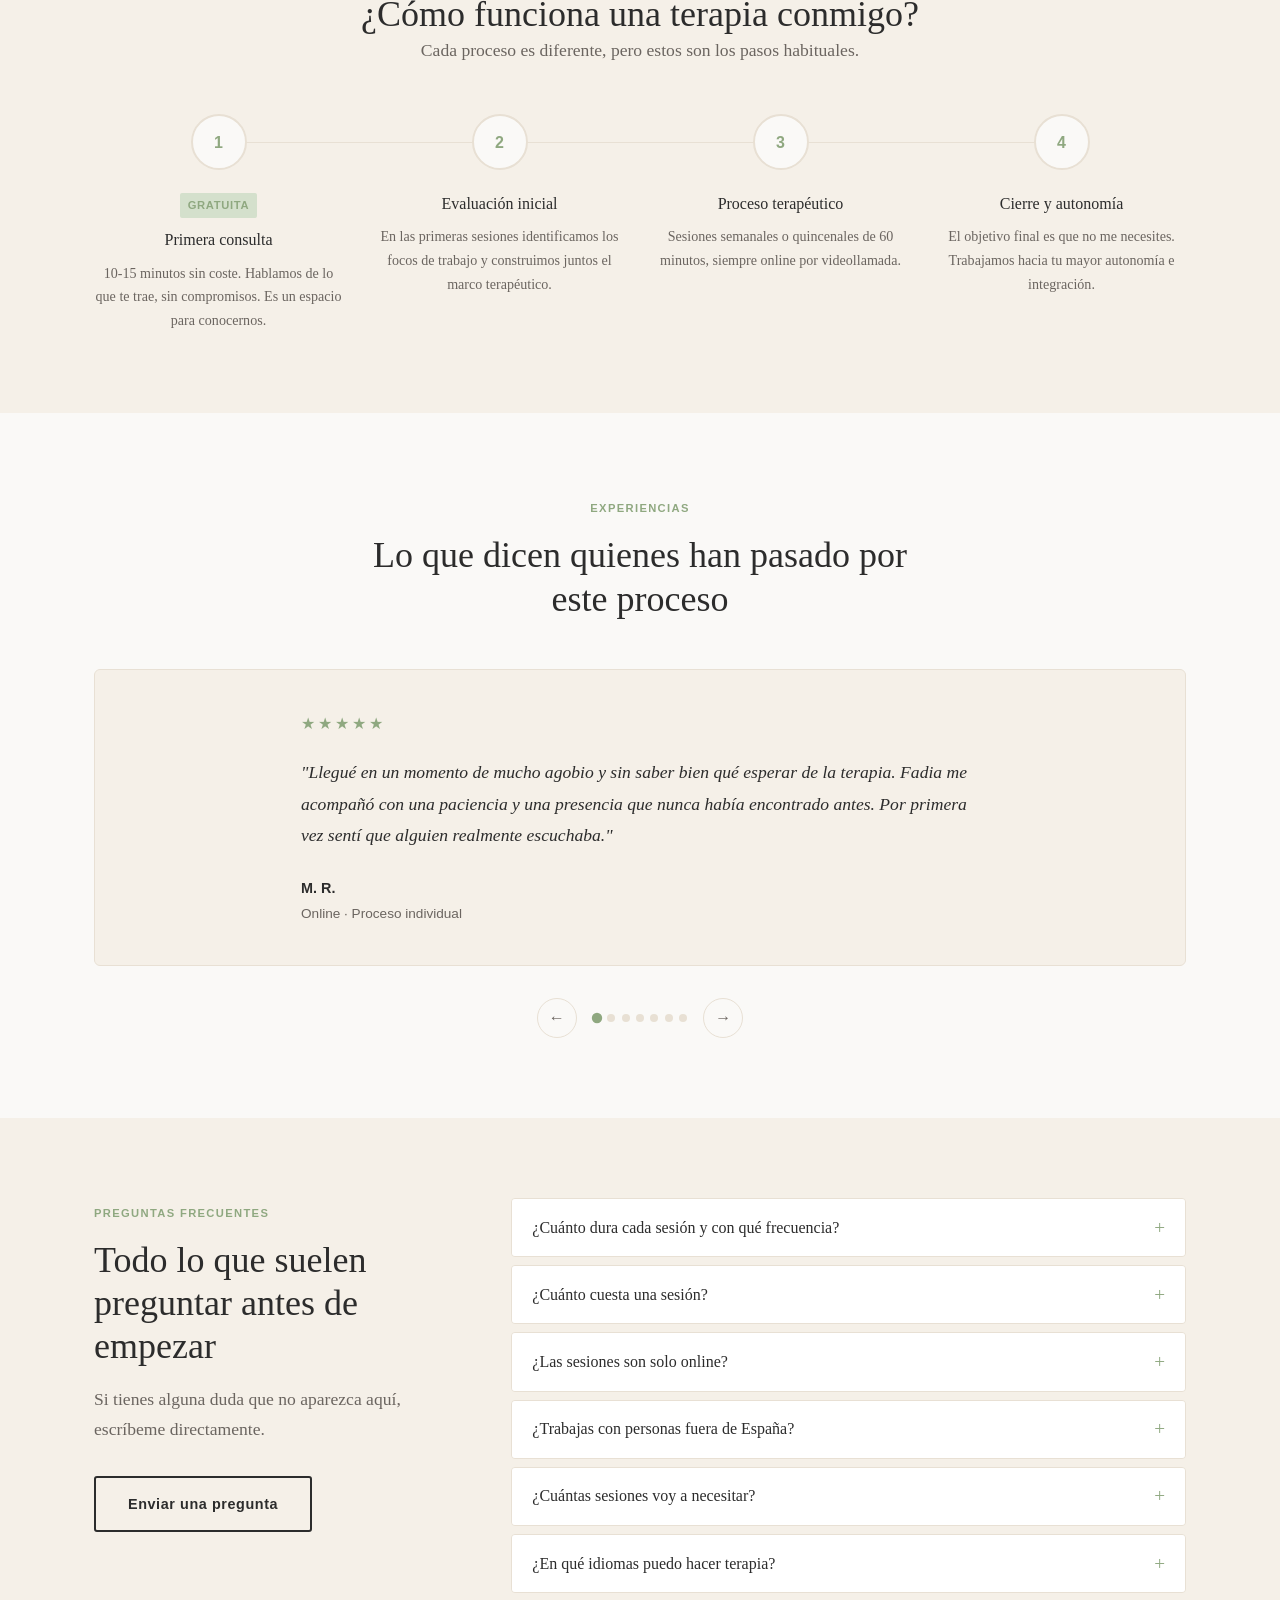
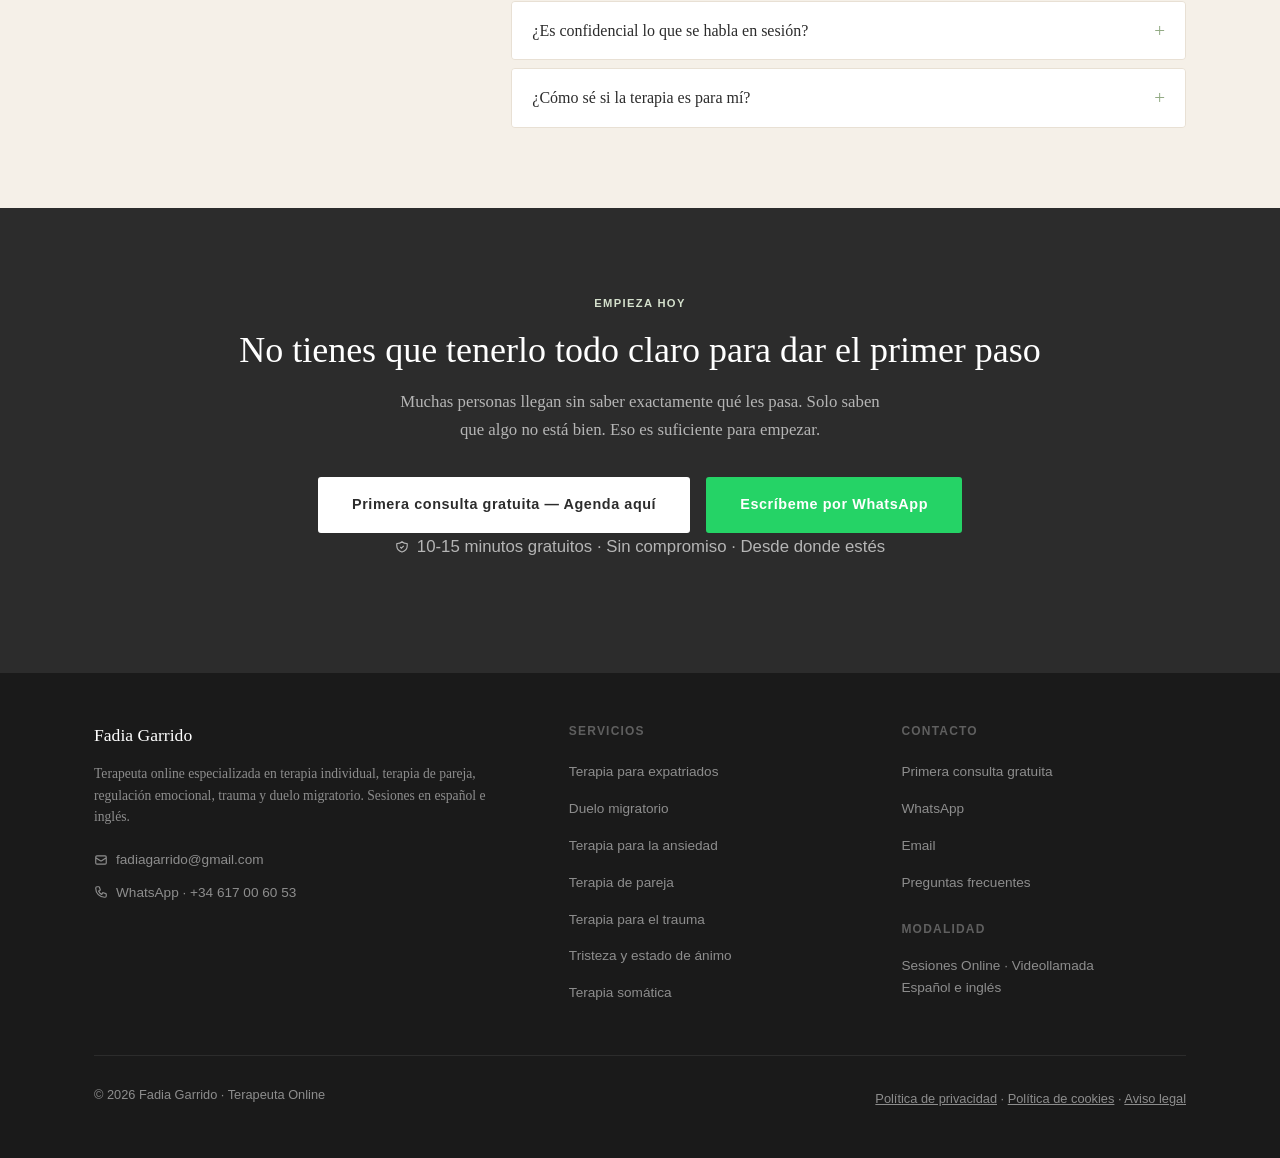
==== commit 7f2379da: "Favicon: añadir el logo de Fadia como icono del sitio (favicon + apple-touch-icon) Co-Authored-By: C" ====
--- a/index.html
+++ b/index.html
@@ -3,6 +3,8 @@
 <head>
   <meta charset="UTF-8" />
   <meta name="viewport" content="width=device-width, initial-scale=1.0" />
+  <link rel="icon" type="image/png" href="/favicon.png" />
+  <link rel="apple-touch-icon" href="/apple-touch-icon.png" />
 
   <!-- SEO Primary -->
   <title>Fadia Garrido | Terapeuta Online · Terapia Individual y de Pareja en Español e Inglés</title>
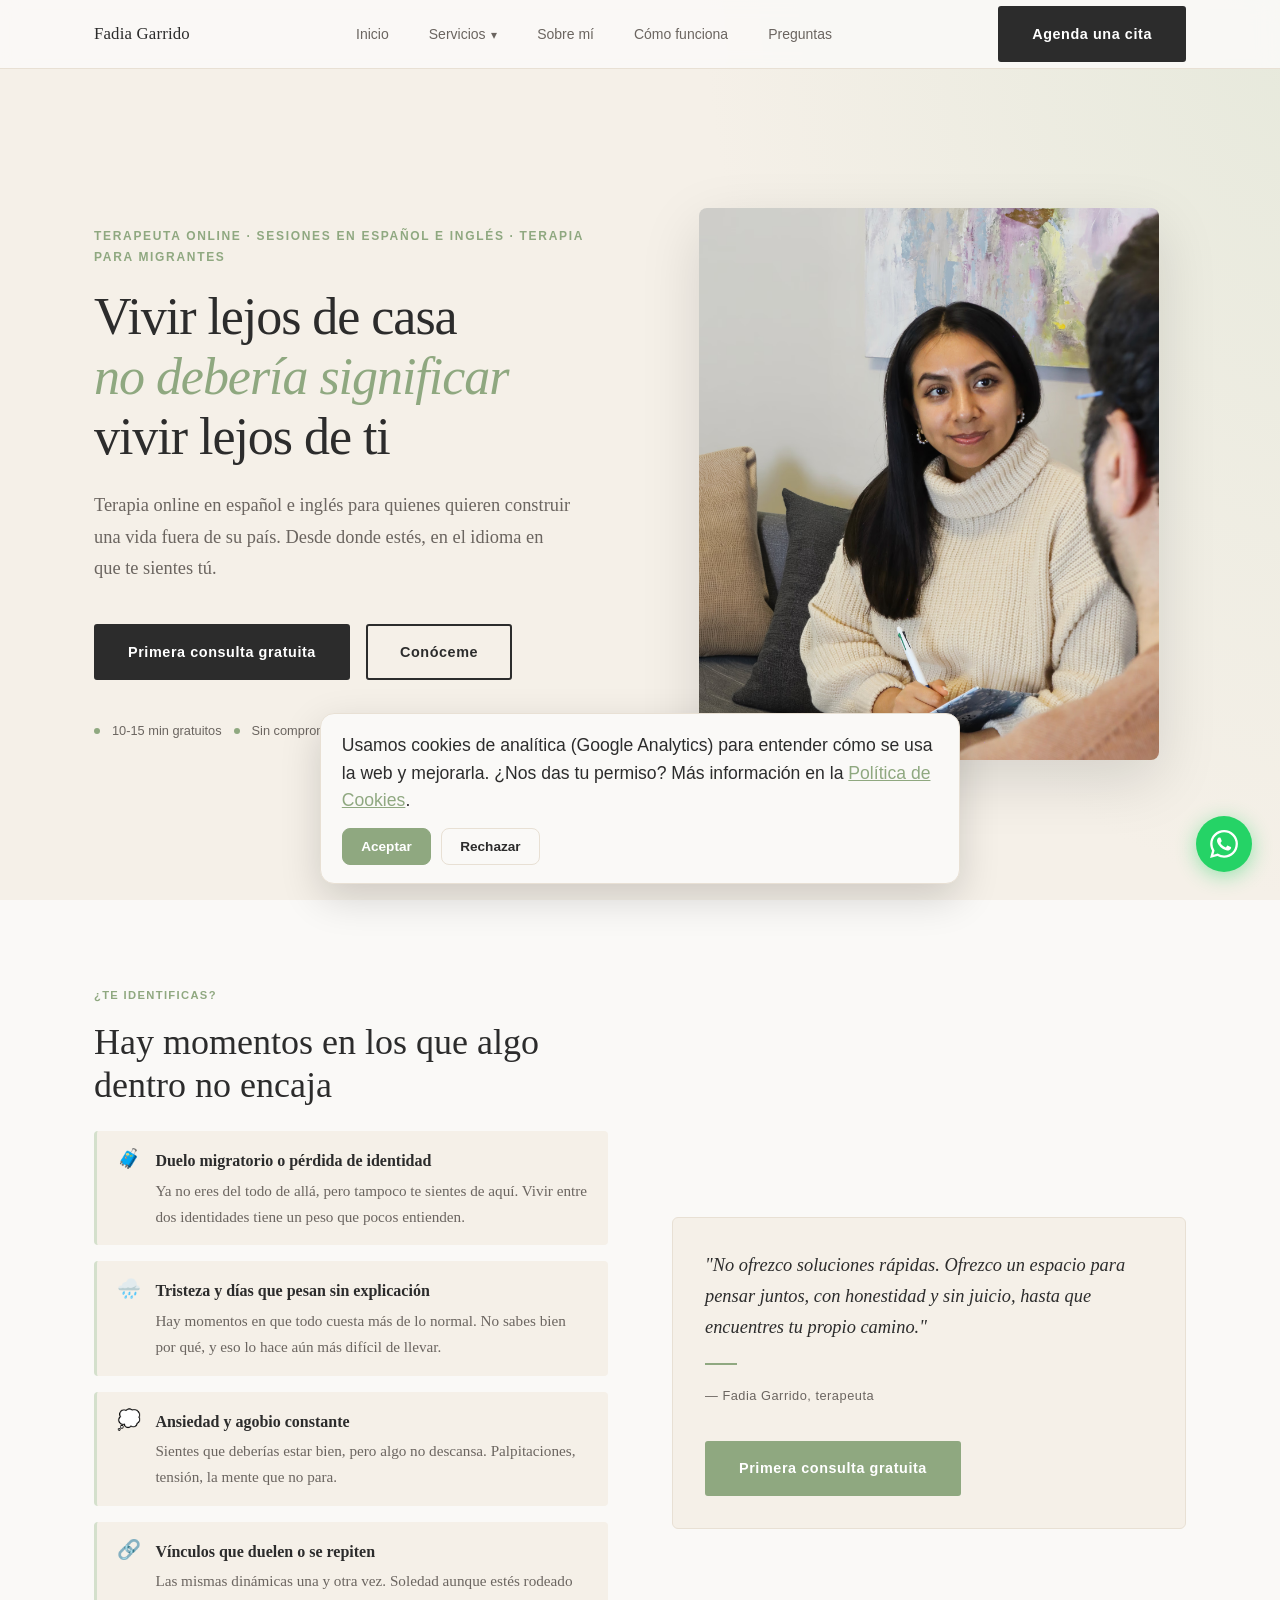
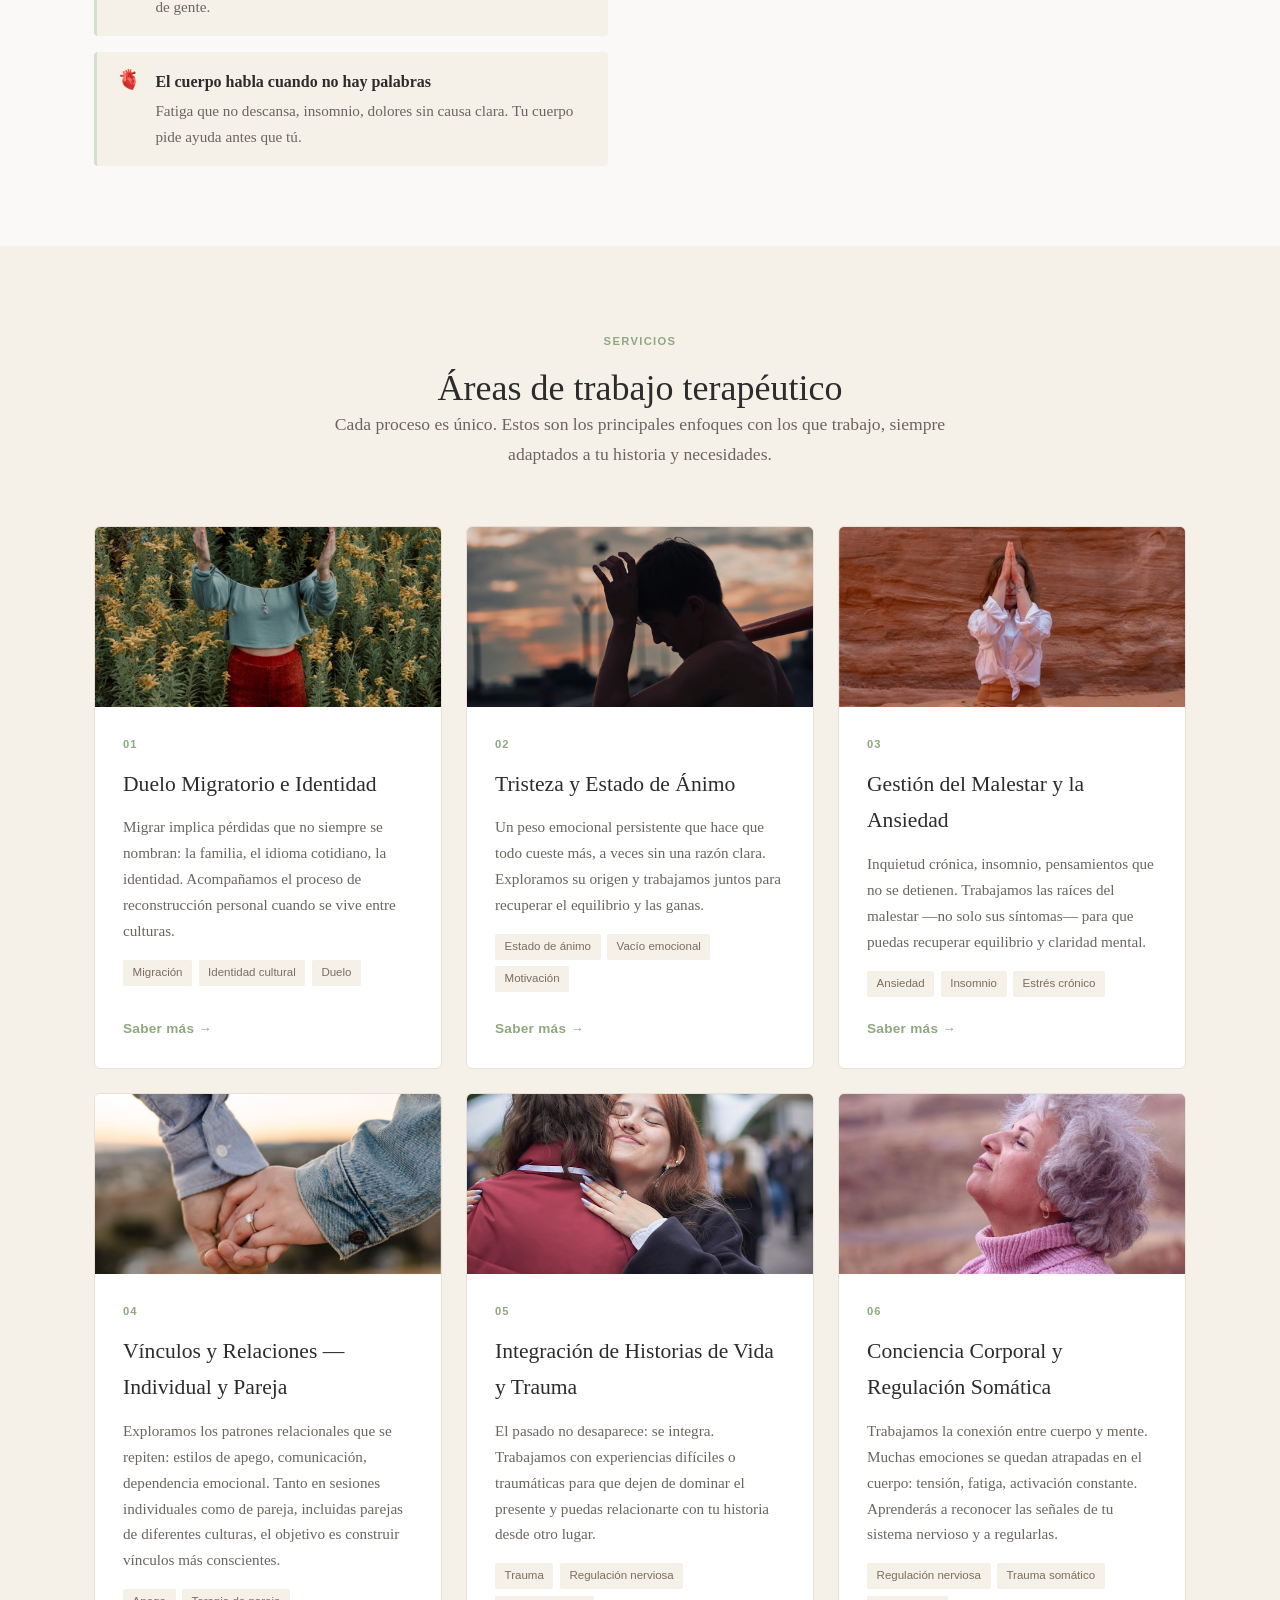
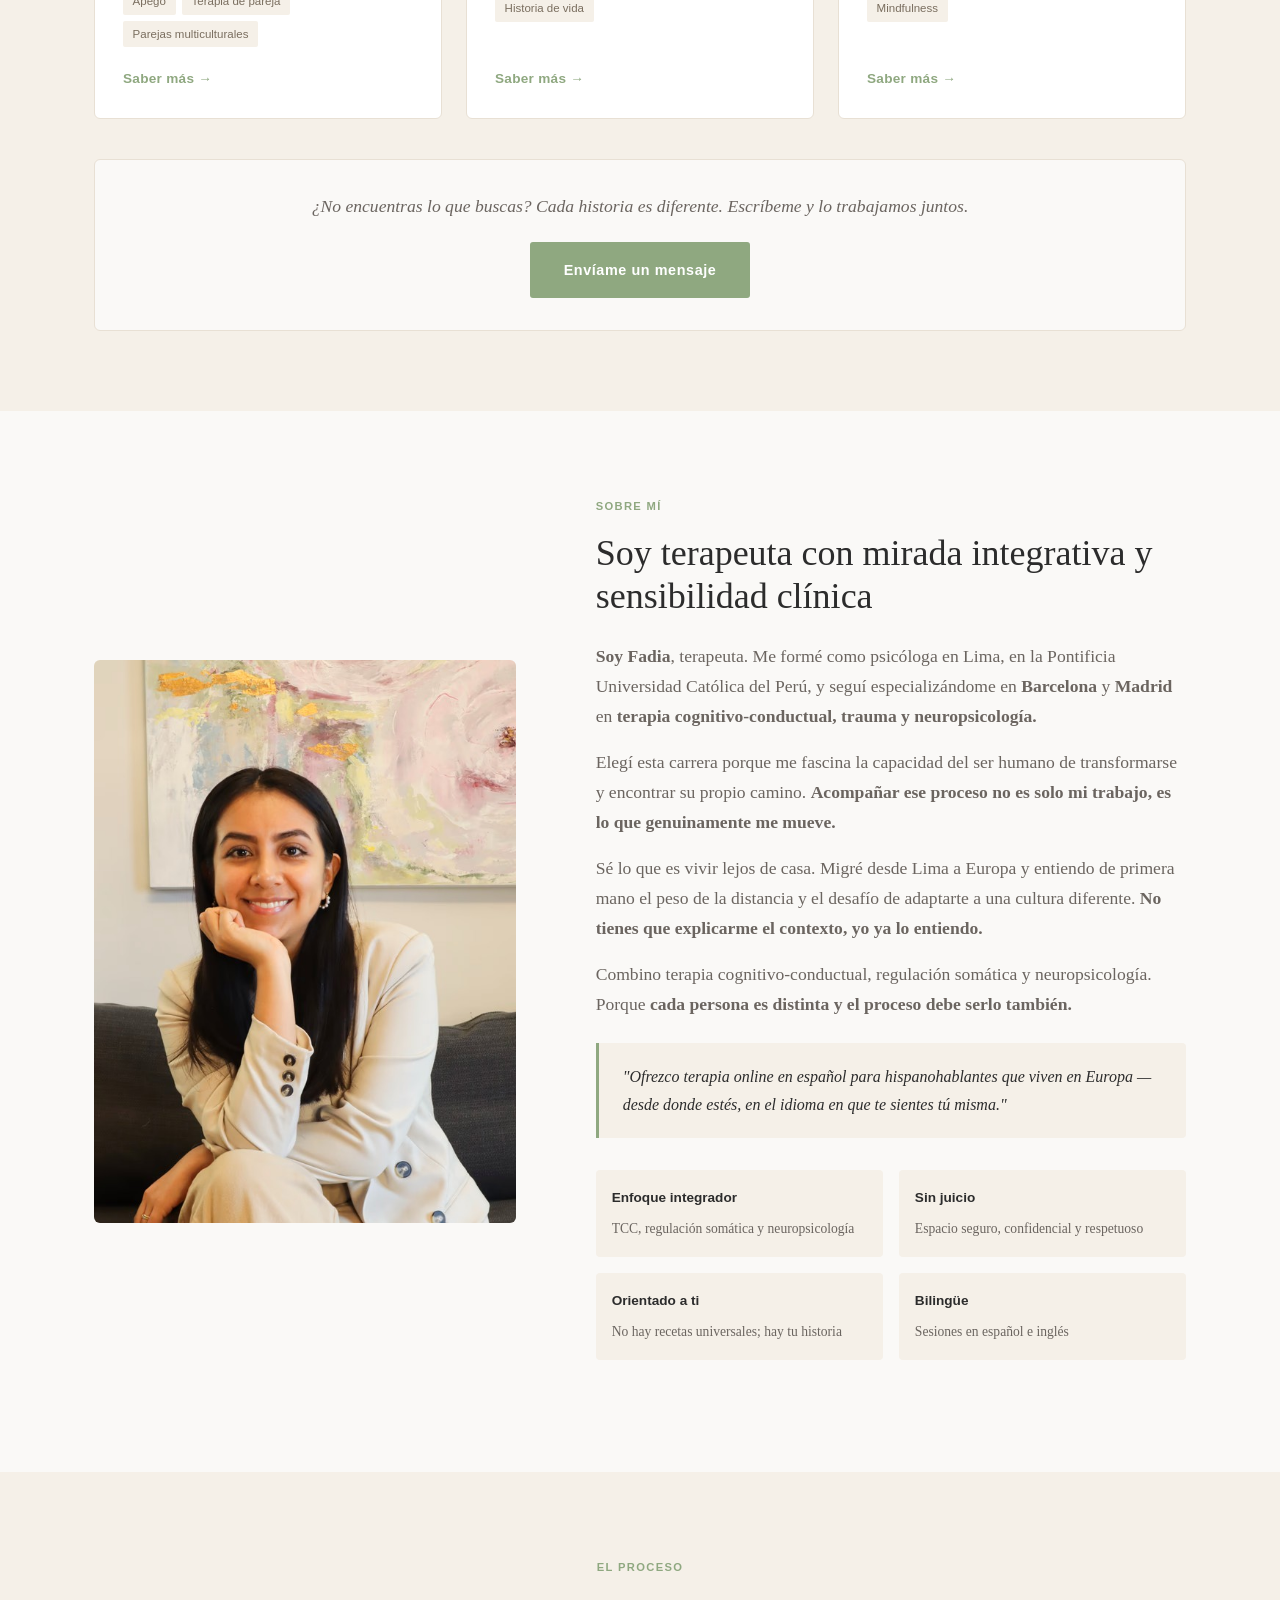
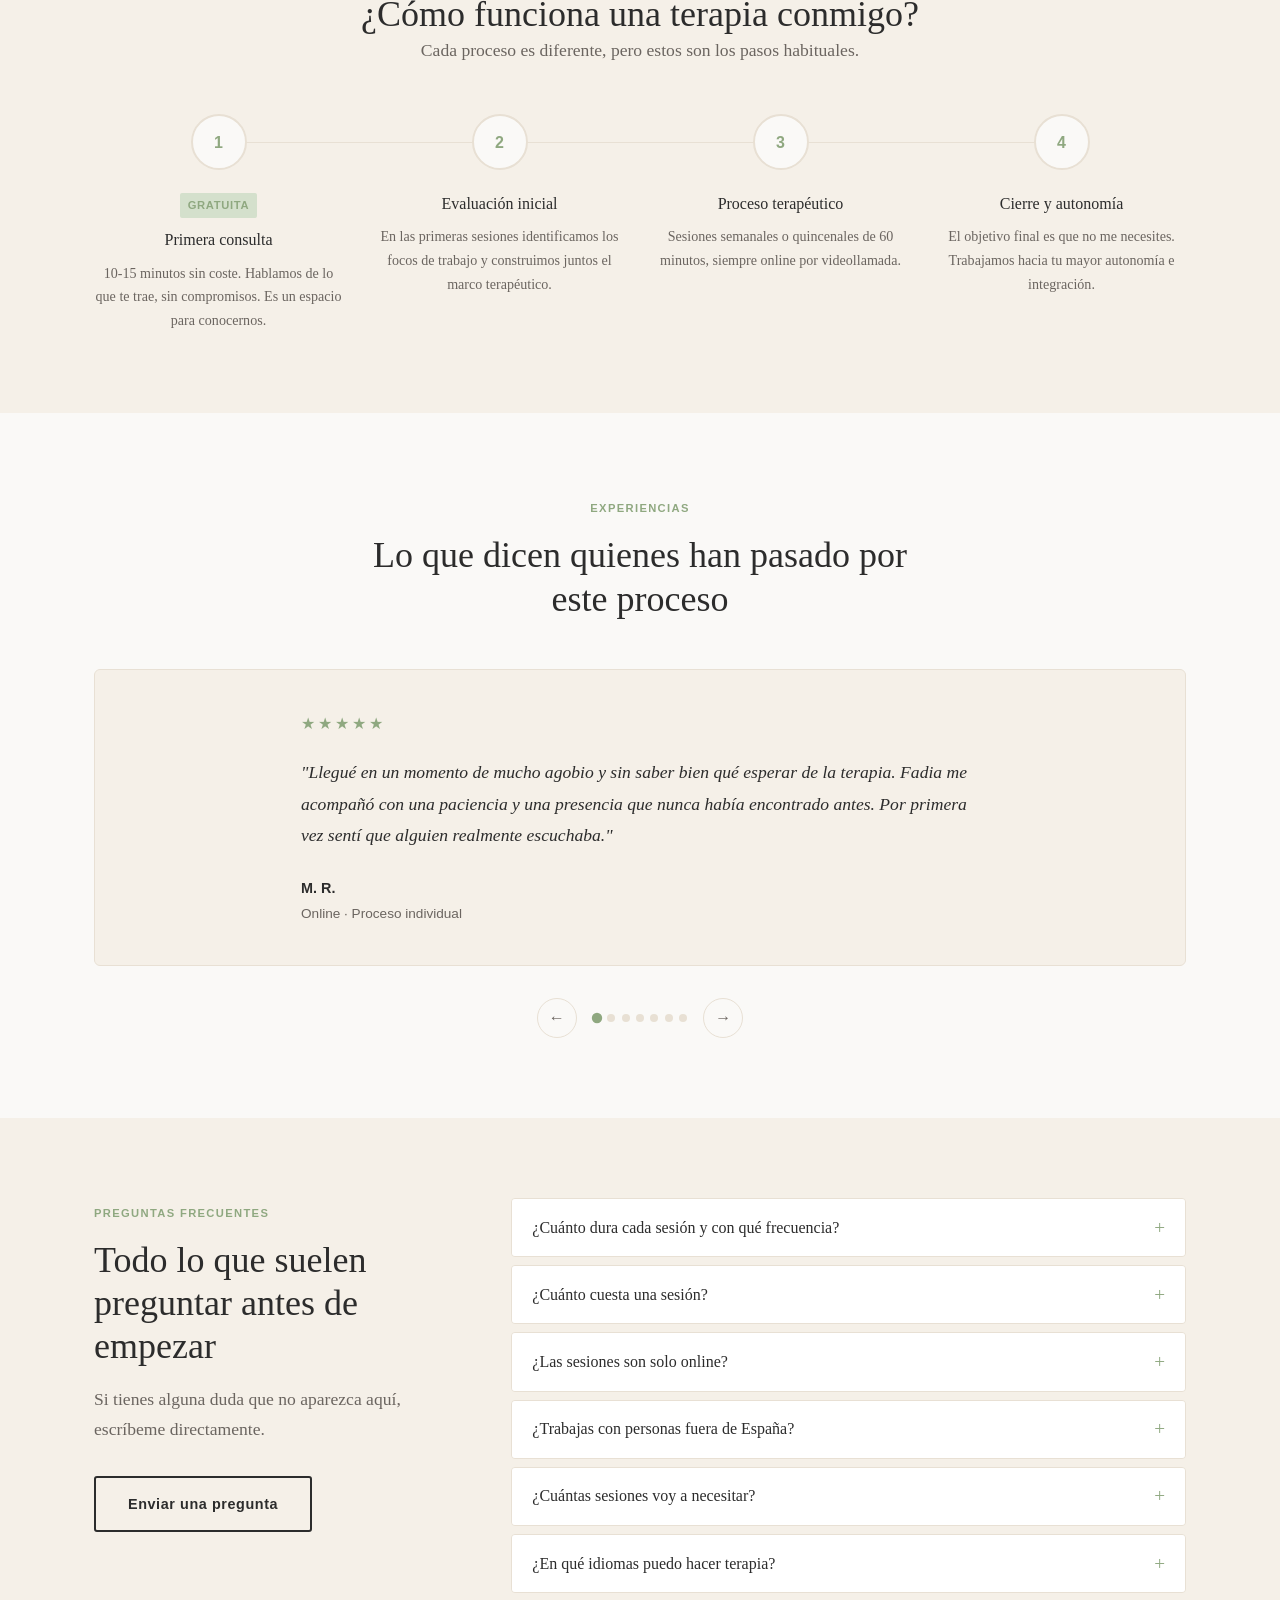
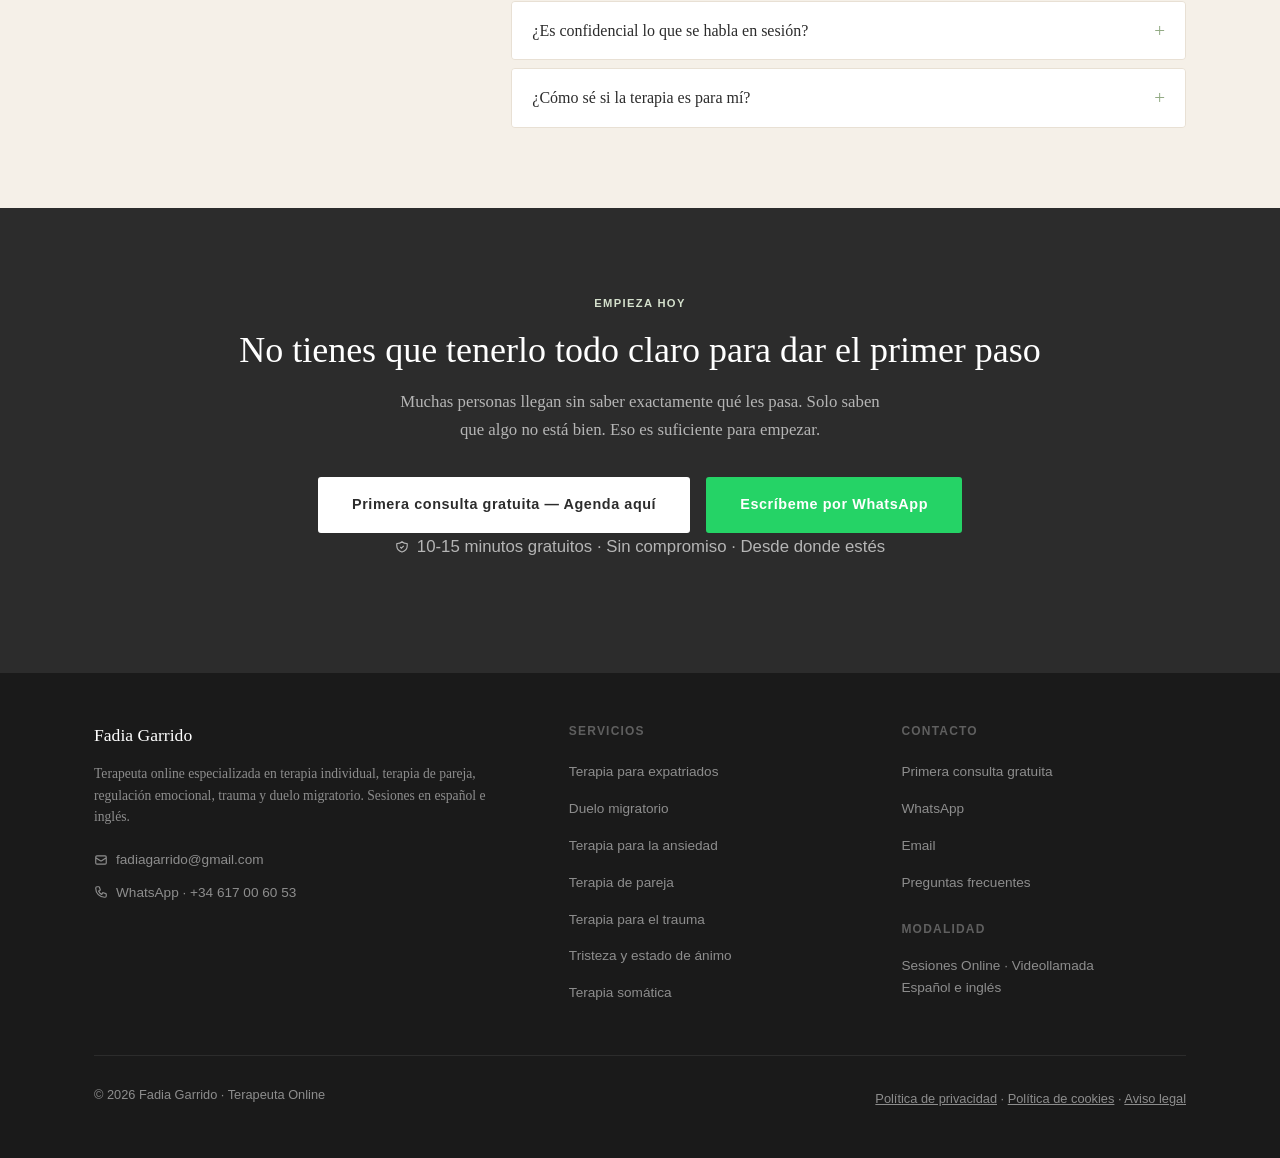
==== commit 3f71a9dc: "Conversion: respuesta transparente sobre tarifa flexible en FAQ + nuevo mensaje prerredactado de Wha" ====
--- a/index.html
+++ b/index.html
@@ -3,7 +3,8 @@
 <head>
   <meta charset="UTF-8" />
   <meta name="viewport" content="width=device-width, initial-scale=1.0" />
-  <link rel="icon" type="image/png" href="/favicon.png" />
+    <link rel="icon" href="/favicon.ico" sizes="any" />
+<link rel="icon" type="image/png" href="/favicon.png" />
   <link rel="apple-touch-icon" href="/apple-touch-icon.png" />
 
   <!-- SEO Primary -->
@@ -80,7 +81,7 @@
         "name": "¿Cuánto cuesta una sesión?",
         "acceptedAnswer": {
           "@type": "Answer",
-          "text": "Escríbeme por WhatsApp y lo hablamos directamente."
+          "text": "Mi tarifa es flexible: se adapta a tu situación y a tu momento. Lo hablamos con total transparencia en la primera consulta gratuita, sin ningún compromiso. Mi intención es que el precio no sea lo que te impida empezar."
         }
       },
       {
@@ -164,7 +165,7 @@
       </ul>
 
       <div class="nav-cta">
-        <a href="https://wa.me/34617006053?text=Hola%20Fadia%2C%20quiero%20agendar%20mi%20sesi%C3%B3n%20gratuita%20contigo%20para%20poder%20conocernos" class="btn btn-primary" target="_blank" rel="noopener noreferrer">
+        <a href="https://wa.me/34617006053?text=Hola%20Fadia%20%F0%9F%99%82%20Me%20gustar%C3%ADa%20reservar%20la%20consulta%20gratuita%20de%2010-15%20min.%20%C2%BFQu%C3%A9%20disponibilidad%20tienes%3F" class="btn btn-primary" target="_blank" rel="noopener noreferrer">
           Agenda una cita
         </a>
       </div>
@@ -188,7 +189,7 @@
             Terapia online en español e inglés para quienes quieren construir una vida fuera de su país. Desde donde estés, en el idioma en que te sientes tú.
           </p>
           <div class="hero-actions">
-            <a href="https://wa.me/34617006053?text=Hola%20Fadia%2C%20quiero%20agendar%20mi%20sesi%C3%B3n%20gratuita%20contigo%20para%20poder%20conocernos" class="btn btn-primary" target="_blank" rel="noopener noreferrer">
+            <a href="https://wa.me/34617006053?text=Hola%20Fadia%20%F0%9F%99%82%20Me%20gustar%C3%ADa%20reservar%20la%20consulta%20gratuita%20de%2010-15%20min.%20%C2%BFQu%C3%A9%20disponibilidad%20tienes%3F" class="btn btn-primary" target="_blank" rel="noopener noreferrer">
               Primera consulta gratuita
             </a>
             <a href="#sobre-mi" class="btn btn-outline">Conóceme</a>
@@ -272,7 +273,7 @@
           <div style="width:32px;height:2px;background:var(--sage);margin:1rem 0;"></div>
           <cite>— Fadia Garrido, terapeuta</cite>
           <div style="margin-top:2rem;">
-            <a href="https://wa.me/34617006053?text=Hola%20Fadia%2C%20quiero%20agendar%20mi%20sesi%C3%B3n%20gratuita%20contigo%20para%20poder%20conocernos" class="btn btn-sage" target="_blank" rel="noopener noreferrer">
+            <a href="https://wa.me/34617006053?text=Hola%20Fadia%20%F0%9F%99%82%20Me%20gustar%C3%ADa%20reservar%20la%20consulta%20gratuita%20de%2010-15%20min.%20%C2%BFQu%C3%A9%20disponibilidad%20tienes%3F" class="btn btn-sage" target="_blank" rel="noopener noreferrer">
               Primera consulta gratuita
             </a>
           </div>
@@ -597,7 +598,7 @@
               <span class="faq-icon" aria-hidden="true">+</span>
             </button>
             <div class="faq-answer" id="faq2" role="region">
-              Escríbeme por WhatsApp — pulsa el botón que encontrarás en la página y lo hablamos directamente.
+              Mi tarifa es flexible: se adapta a tu situación y a tu momento. Lo hablamos con total transparencia en la primera consulta gratuita, sin ningún compromiso. Mi intención es que el precio no sea lo que te impida empezar.
             </div>
           </div>
 
@@ -677,7 +678,7 @@
       <h2 id="cta-heading">No tienes que tenerlo todo claro para dar el primer paso</h2>
       <p>Muchas personas llegan sin saber exactamente qué les pasa. Solo saben que algo no está bien. Eso es suficiente para empezar.</p>
       <div class="cta-actions">
-        <a href="https://wa.me/34617006053?text=Hola%20Fadia%2C%20quiero%20agendar%20mi%20sesi%C3%B3n%20gratuita%20contigo%20para%20poder%20conocernos" class="btn btn-white" target="_blank" rel="noopener noreferrer">
+        <a href="https://wa.me/34617006053?text=Hola%20Fadia%20%F0%9F%99%82%20Me%20gustar%C3%ADa%20reservar%20la%20consulta%20gratuita%20de%2010-15%20min.%20%C2%BFQu%C3%A9%20disponibilidad%20tienes%3F" class="btn btn-white" target="_blank" rel="noopener noreferrer">
           Primera consulta gratuita — Agenda aquí
         </a>
         <a href="https://wa.me/34617006053" class="btn btn-wa" target="_blank" rel="noopener noreferrer">
@@ -728,7 +729,7 @@
         <div>
           <p class="footer-col-title">Contacto</p>
           <ul class="footer-links">
-            <li><a href="https://wa.me/34617006053?text=Hola%20Fadia%2C%20quiero%20agendar%20mi%20sesi%C3%B3n%20gratuita%20contigo%20para%20poder%20conocernos" target="_blank" rel="noopener noreferrer">Primera consulta gratuita</a></li>
+            <li><a href="https://wa.me/34617006053?text=Hola%20Fadia%20%F0%9F%99%82%20Me%20gustar%C3%ADa%20reservar%20la%20consulta%20gratuita%20de%2010-15%20min.%20%C2%BFQu%C3%A9%20disponibilidad%20tienes%3F" target="_blank" rel="noopener noreferrer">Primera consulta gratuita</a></li>
             <li><a href="https://wa.me/34617006053" target="_blank" rel="noopener noreferrer">WhatsApp</a></li>
             <li><a href="mailto:fadiagarrido@gmail.com">Email</a></li>
             <li><a href="#faq">Preguntas frecuentes</a></li>
--- a/styles.css
+++ b/styles.css
@@ -201,12 +201,13 @@
     .hero-trust {
       display: flex;
       align-items: center;
-      gap: 0.75rem;
+      gap: clamp(0.4rem, 2vw, 0.75rem);
       margin-top: 2.5rem;
       font-family: 'Arial', sans-serif;
-      font-size: 0.8rem;
-      color: var(--muted);
-      flex-wrap: wrap;
+      font-size: clamp(0.62rem, 2.7vw, 0.8rem);
+      color: var(--muted);
+      flex-wrap: nowrap;
+      white-space: nowrap;
     }
     .hero-trust-dot { width: 6px; height: 6px; border-radius: 50%; background: var(--sage); flex-shrink: 0; }
     .hero-visual { position: relative; display: flex; justify-content: center; align-items: stretch; }
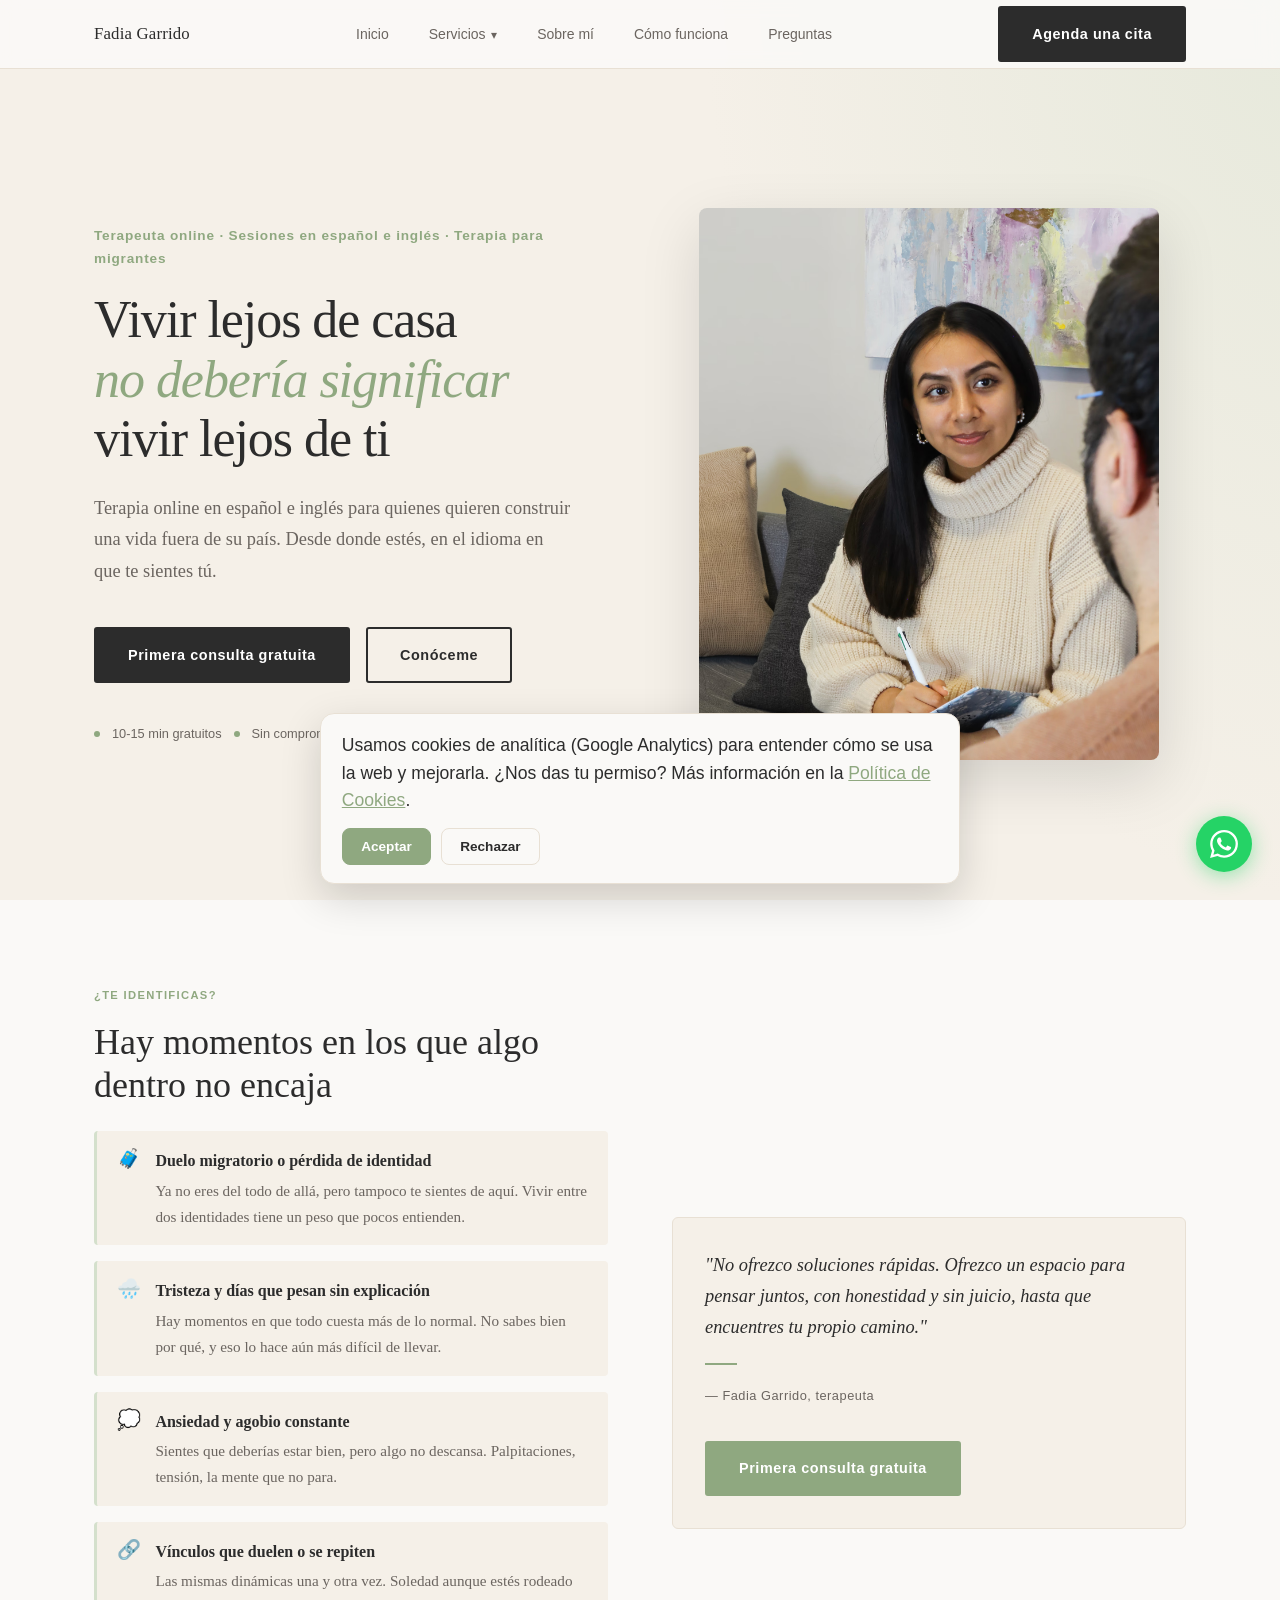
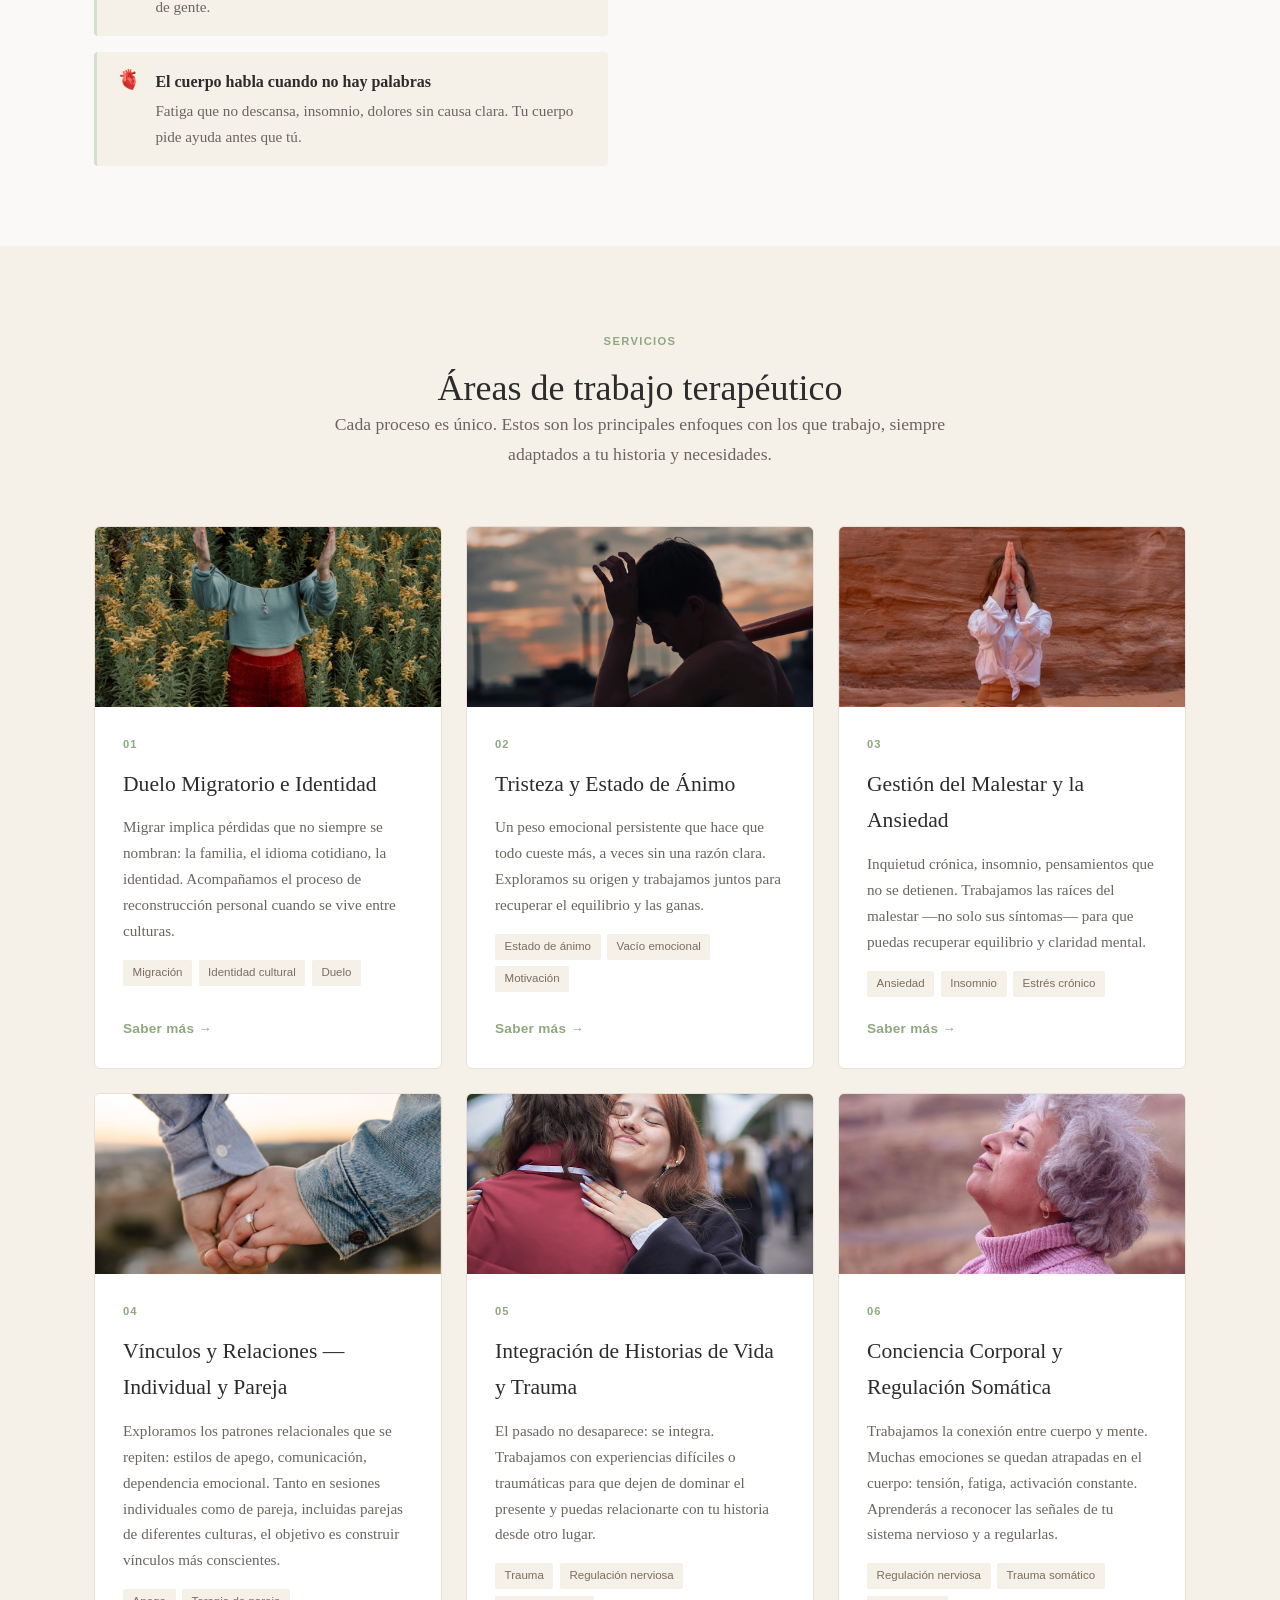
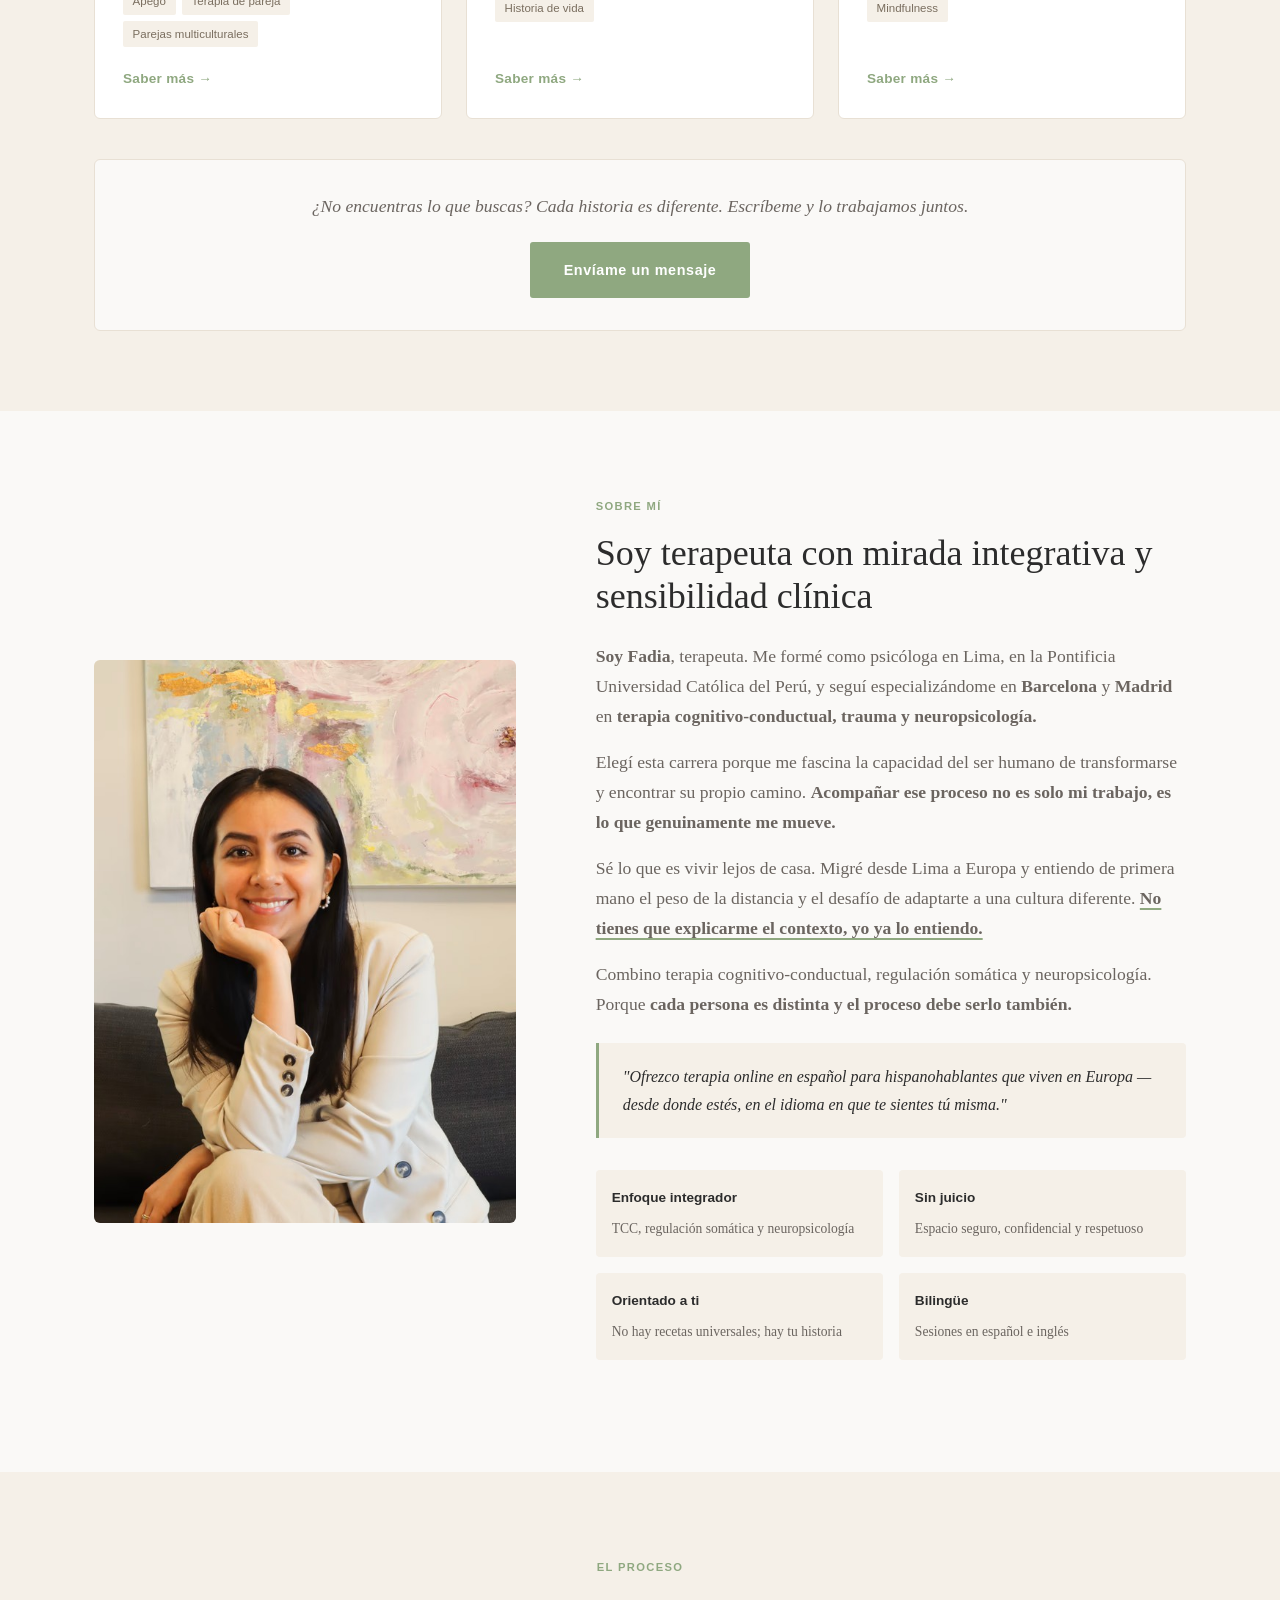
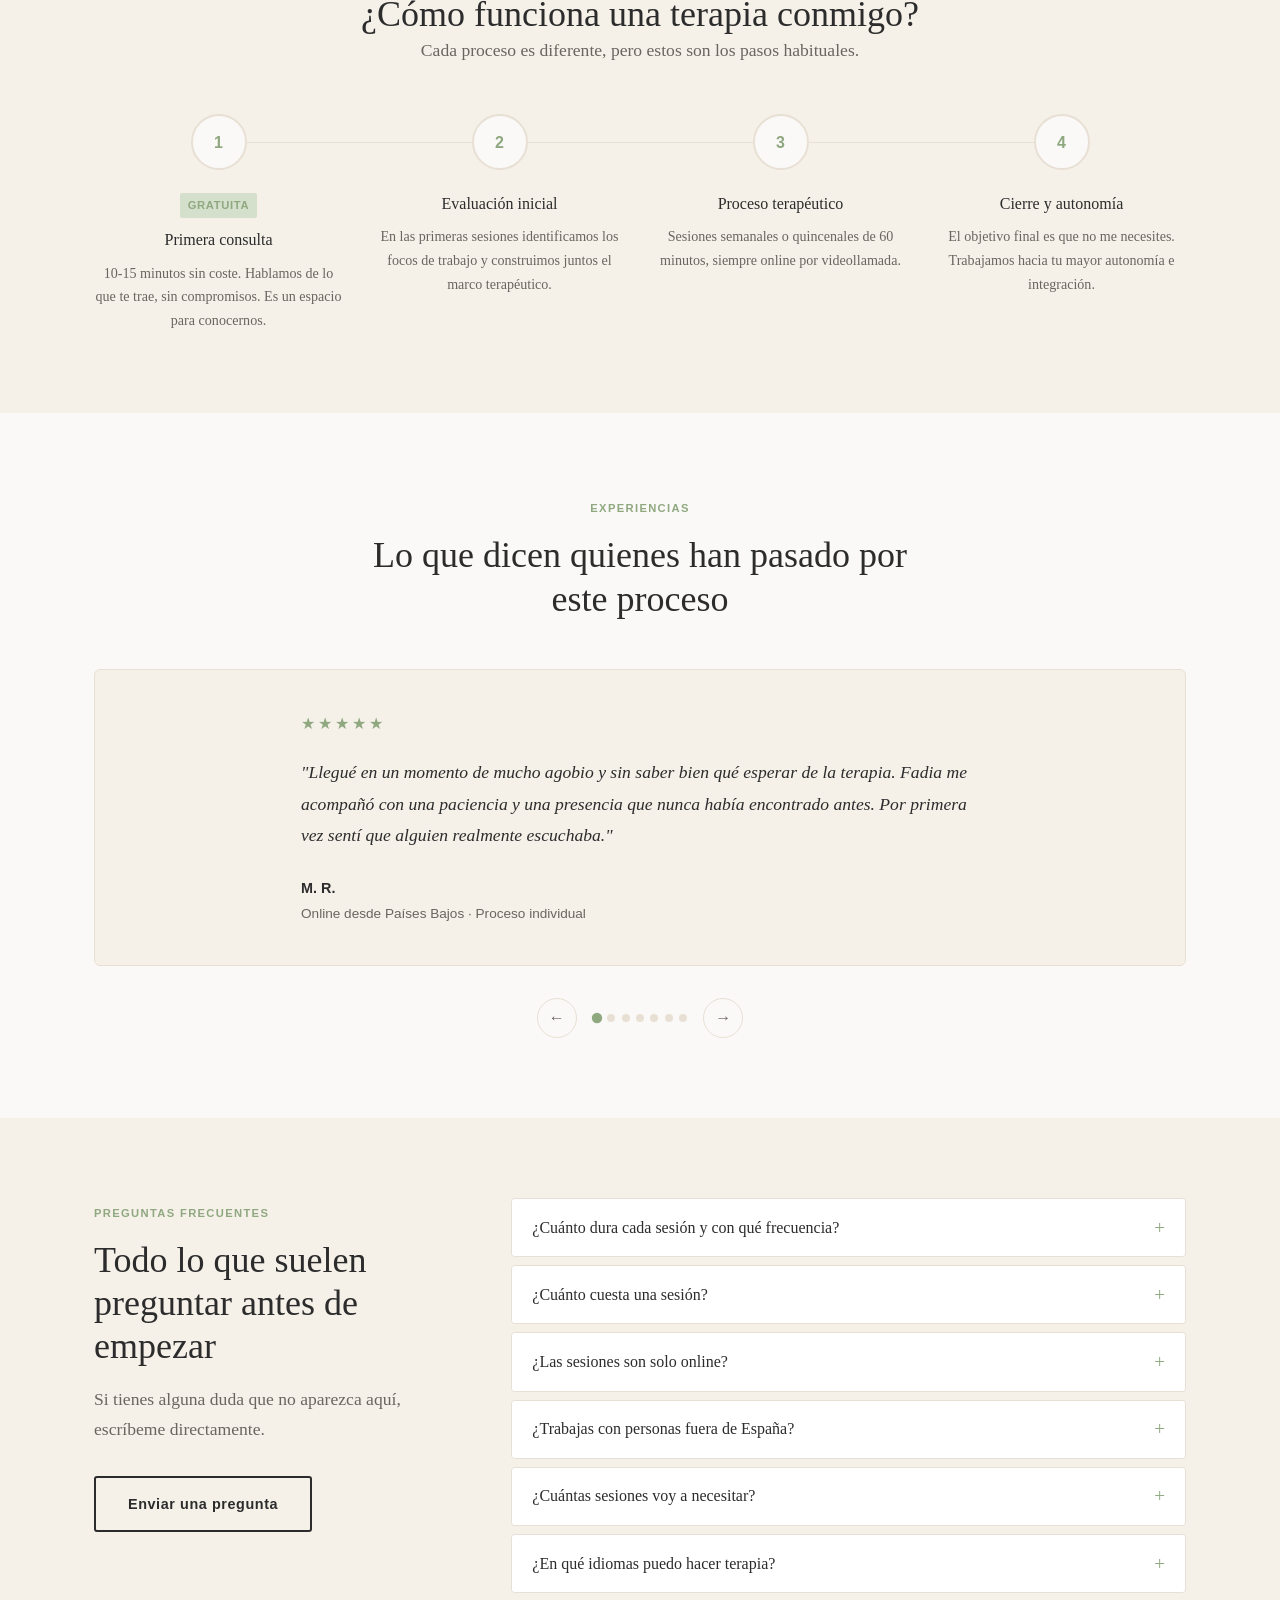
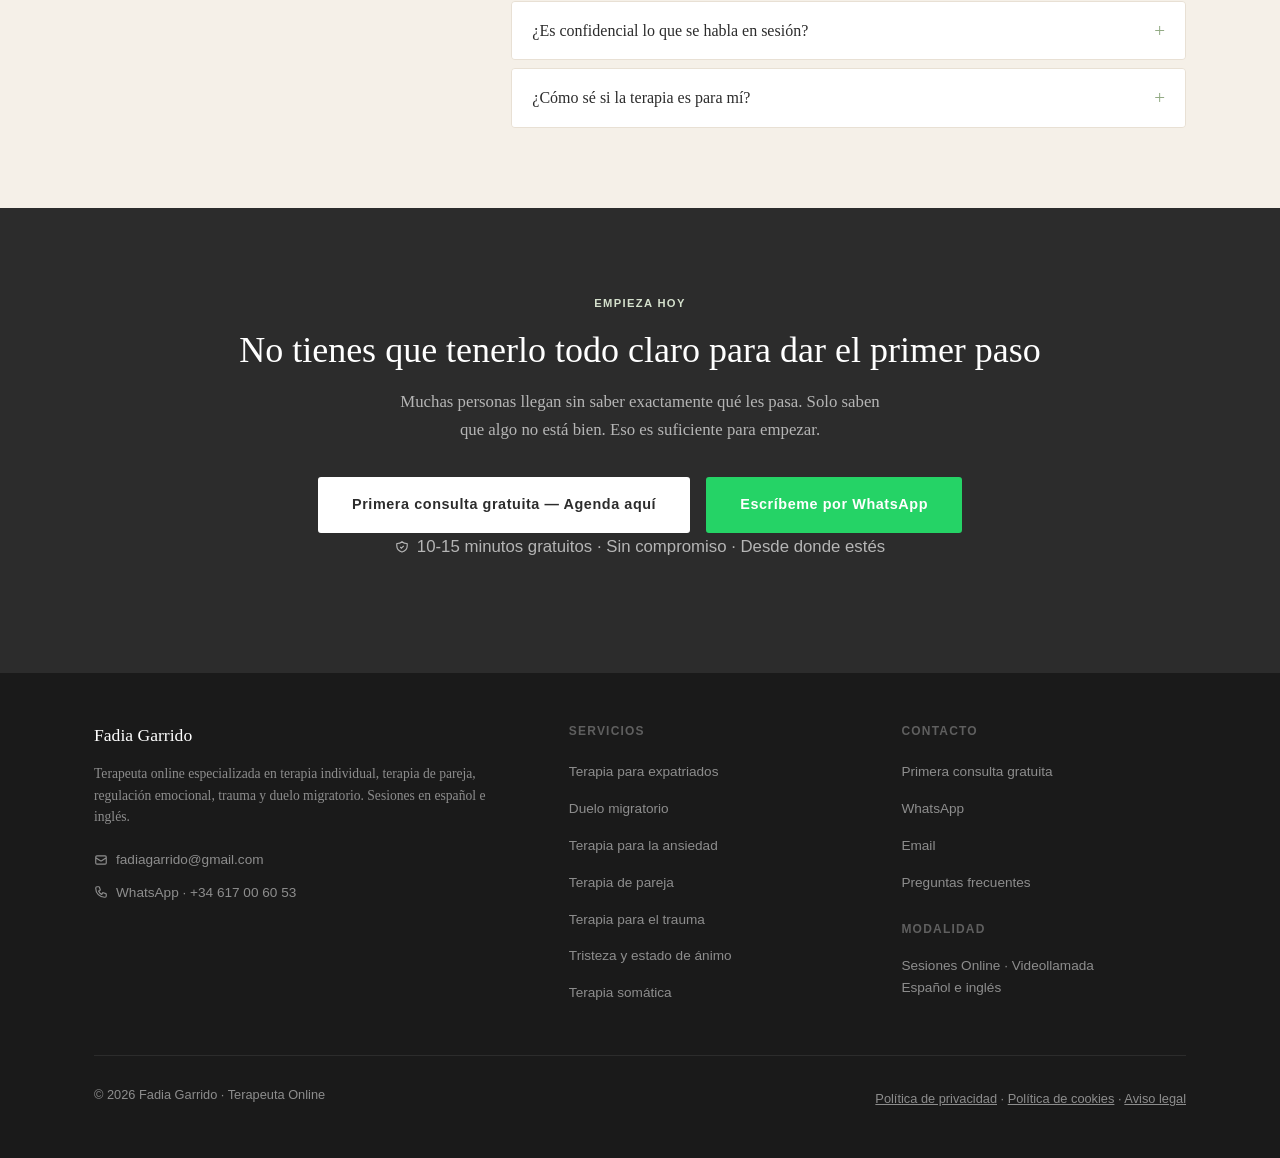
==== commit 62da2c38: "Diseno y confianza: paises en testimonios, hero verde en minusculas (1 linea en movil), frase clave " ====
--- a/index.html
+++ b/index.html
@@ -419,7 +419,7 @@
           <h2 id="sobre-heading">Soy terapeuta con mirada integrativa y sensibilidad clínica</h2>
           <p><strong>Soy Fadia</strong>, terapeuta. Me formé como psicóloga en Lima, en la Pontificia Universidad Católica del Perú, y seguí especializándome en <strong>Barcelona</strong> y <strong>Madrid</strong> en <strong>terapia cognitivo-conductual, trauma y neuropsicología.</strong></p>
           <p>Elegí esta carrera porque me fascina la capacidad del ser humano de transformarse y encontrar su propio camino. <strong>Acompañar ese proceso no es solo mi trabajo, es lo que genuinamente me mueve.</strong></p>
-          <p>Sé lo que es vivir lejos de casa. Migré desde Lima a Europa y entiendo de primera mano el peso de la distancia y el desafío de adaptarte a una cultura diferente. <strong>No tienes que explicarme el contexto, yo ya lo entiendo.</strong></p>
+          <p>Sé lo que es vivir lejos de casa. Migré desde Lima a Europa y entiendo de primera mano el peso de la distancia y el desafío de adaptarte a una cultura diferente. <strong class="frase-verde">No tienes que explicarme el contexto, yo ya lo entiendo.</strong></p>
           <p>Combino terapia cognitivo-conductual, regulación somática y neuropsicología. Porque <strong>cada persona es distinta y el proceso debe serlo también.</strong></p>
 
           <div class="sobre-quote">
@@ -500,7 +500,7 @@
             <p class="testimonio-text">"Llegué en un momento de mucho agobio y sin saber bien qué esperar de la terapia. Fadia me acompañó con una paciencia y una presencia que nunca había encontrado antes. Por primera vez sentí que alguien realmente escuchaba."</p>
             <div class="testimonio-author">
               <strong>M. R.</strong>
-              Online · Proceso individual
+              Online desde Países Bajos · Proceso individual
             </div>
           </article>
 
@@ -509,7 +509,7 @@
             <p class="testimonio-text">"Vine con mi pareja cuando ya creíamos que no había manera de entendernos. El proceso fue lento, real y honesto. Hoy nos comunicamos de una forma que no sabíamos que era posible."</p>
             <div class="testimonio-author">
               <strong>C. y A.</strong>
-              Online · Terapia de pareja
+              Online desde Inglaterra · Terapia de pareja
             </div>
           </article>
 
@@ -518,7 +518,7 @@
             <p class="testimonio-text">"Como migrante, siempre sentí que mi duelo no tenía nombre. Fadia entiende esa complejidad desde adentro. Su mirada me ayudó a dejar de vivir entre dos mundos y empezar a habitar el mío."</p>
             <div class="testimonio-author">
               <strong>K. A.</strong>
-              Online · Duelo migratorio
+              Online desde Australia · Duelo migratorio
             </div>
           </article>
 
@@ -527,7 +527,7 @@
             <p class="testimonio-text">"Sus sesiones fueron un espacio seguro donde pude expresarme sin juicios. Me ayudó a encontrar la fuerza para seguir adelante."</p>
             <div class="testimonio-author">
               <strong>L. M.</strong>
-              Online · Proceso individual
+              Online desde EE. UU. · Proceso individual
             </div>
           </article>
 
@@ -536,7 +536,7 @@
             <p class="testimonio-text">"Aprendí a quererme y a aceptarme tal como soy. Las herramientas que me dio han marcado una diferencia real en mi autoestima."</p>
             <div class="testimonio-author">
               <strong>S. R.</strong>
-              Online · Proceso individual
+              Online desde Irlanda · Proceso individual
             </div>
           </article>
 
@@ -545,7 +545,7 @@
             <p class="testimonio-text">"Las sesiones con Fadia han sido un punto de inflexión en mi vida. Me han ayudado a conocerme mejor y a tomar decisiones más conscientes."</p>
             <div class="testimonio-author">
               <strong>P. V.</strong>
-              Online · Proceso individual
+              Online desde Inglaterra · Proceso individual
             </div>
           </article>
 
@@ -554,7 +554,7 @@
             <p class="testimonio-text">"Fadia tiene un don especial para conectar con las personas. Me sentí escuchada y comprendida desde la primera sesión."</p>
             <div class="testimonio-author">
               <strong>A. T.</strong>
-              Online · Proceso individual
+              Online desde Irlanda · Proceso individual
             </div>
           </article>
         </div>
--- a/styles.css
+++ b/styles.css
@@ -182,10 +182,10 @@
     }
     .hero-eyebrow {
       font-family: 'Arial', sans-serif;
-      font-size: 0.75rem;
+      font-size: 0.85rem;
       font-weight: 600;
-      letter-spacing: 0.14em;
-      text-transform: uppercase;
+      letter-spacing: 0.06em;
+      text-transform: none;
       color: var(--sage);
       margin-bottom: 1.25rem;
     }
@@ -720,34 +720,35 @@
     @media (max-width: 860px) {
       .hero-mobile-bar {
         display: flex;
-        flex-wrap: wrap;
+        flex-wrap: nowrap;
+        white-space: nowrap;
         align-items: center;
-        gap: 0.4rem;
+        gap: 0.35rem;
         order: -2;
         padding-top: 0.75rem;
         padding-bottom: 0;
       }
       .hero-mobile-bar .hm-eyebrow {
         font-family: 'Arial', sans-serif;
-        font-size: clamp(0.72rem, 3.5vw, 0.85rem);
+        font-size: clamp(0.56rem, 2.5vw, 0.8rem);
         font-weight: 600;
-        letter-spacing: 0.1em;
-        text-transform: uppercase;
+        letter-spacing: 0.02em;
+        text-transform: none;
         color: var(--sage);
       }
       .hero-mobile-bar .hm-sep {
         font-family: 'Arial', sans-serif;
-        font-size: clamp(0.72rem, 3.5vw, 0.85rem);
+        font-size: clamp(0.56rem, 2.5vw, 0.8rem);
         color: var(--sage);
         opacity: 0.6;
       }
       .hero-mobile-bar .hm-lang {
         font-family: 'Arial', sans-serif;
-        font-size: clamp(0.72rem, 3.5vw, 0.85rem);
+        font-size: clamp(0.56rem, 2.5vw, 0.8rem);
         font-weight: 700;
         color: var(--sage);
-        letter-spacing: 0.03em;
-        text-transform: uppercase;
+        letter-spacing: 0.01em;
+        text-transform: none;
       }
       /* Ocultar versión desktop de eyebrow e idiomas en móvil */
       .hero-eyebrow, .hero-idiomas { display: none; }
@@ -781,6 +782,14 @@
     }
     /* ─── Palabra clave (negrita) ─── */
     .kw { font-weight: 700; color: var(--ink); }
+
+    /* ─── Frase destacada con subrayado verde ─── */
+    .frase-verde {
+      text-decoration: underline;
+      text-decoration-color: var(--sage);
+      text-decoration-thickness: 2px;
+      text-underline-offset: 4px;
+    }
 
     /* ─── Enlace "Saber más" en tarjetas de servicio ─── */
     .servicio-link {
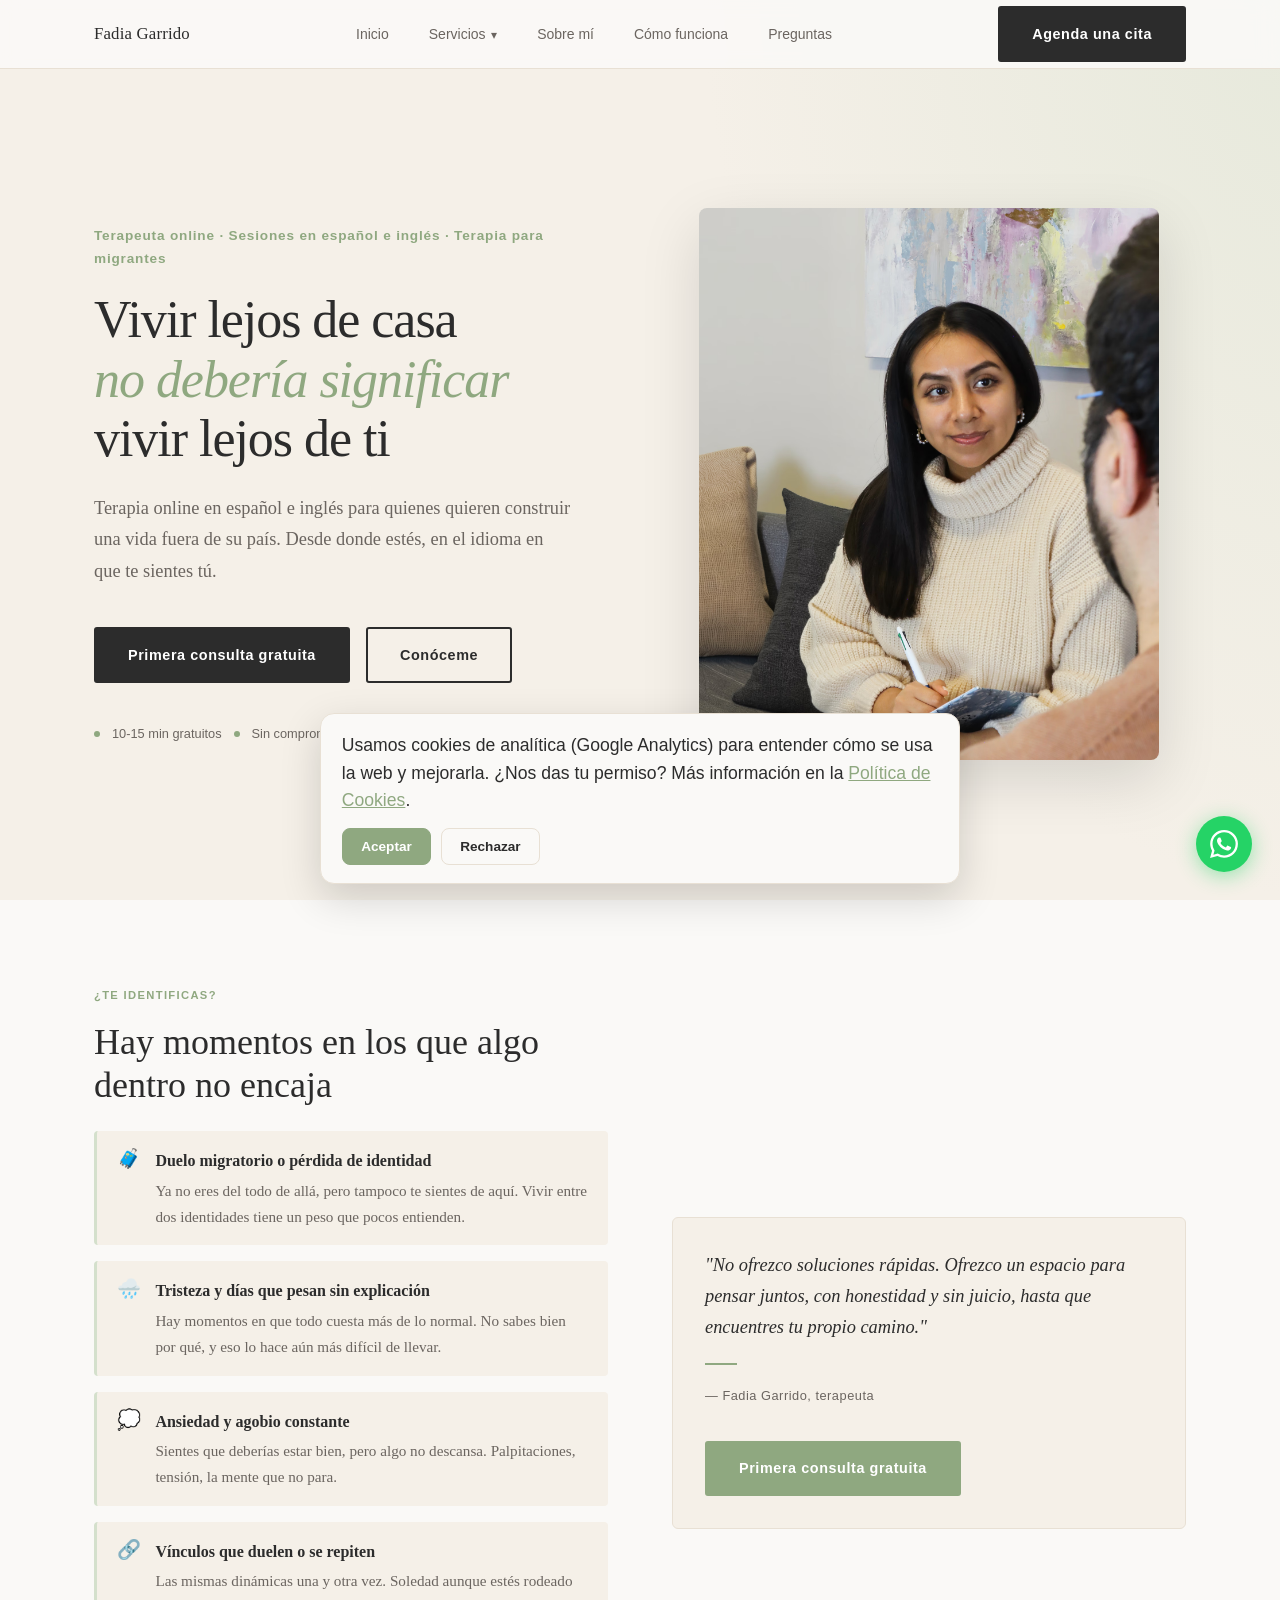
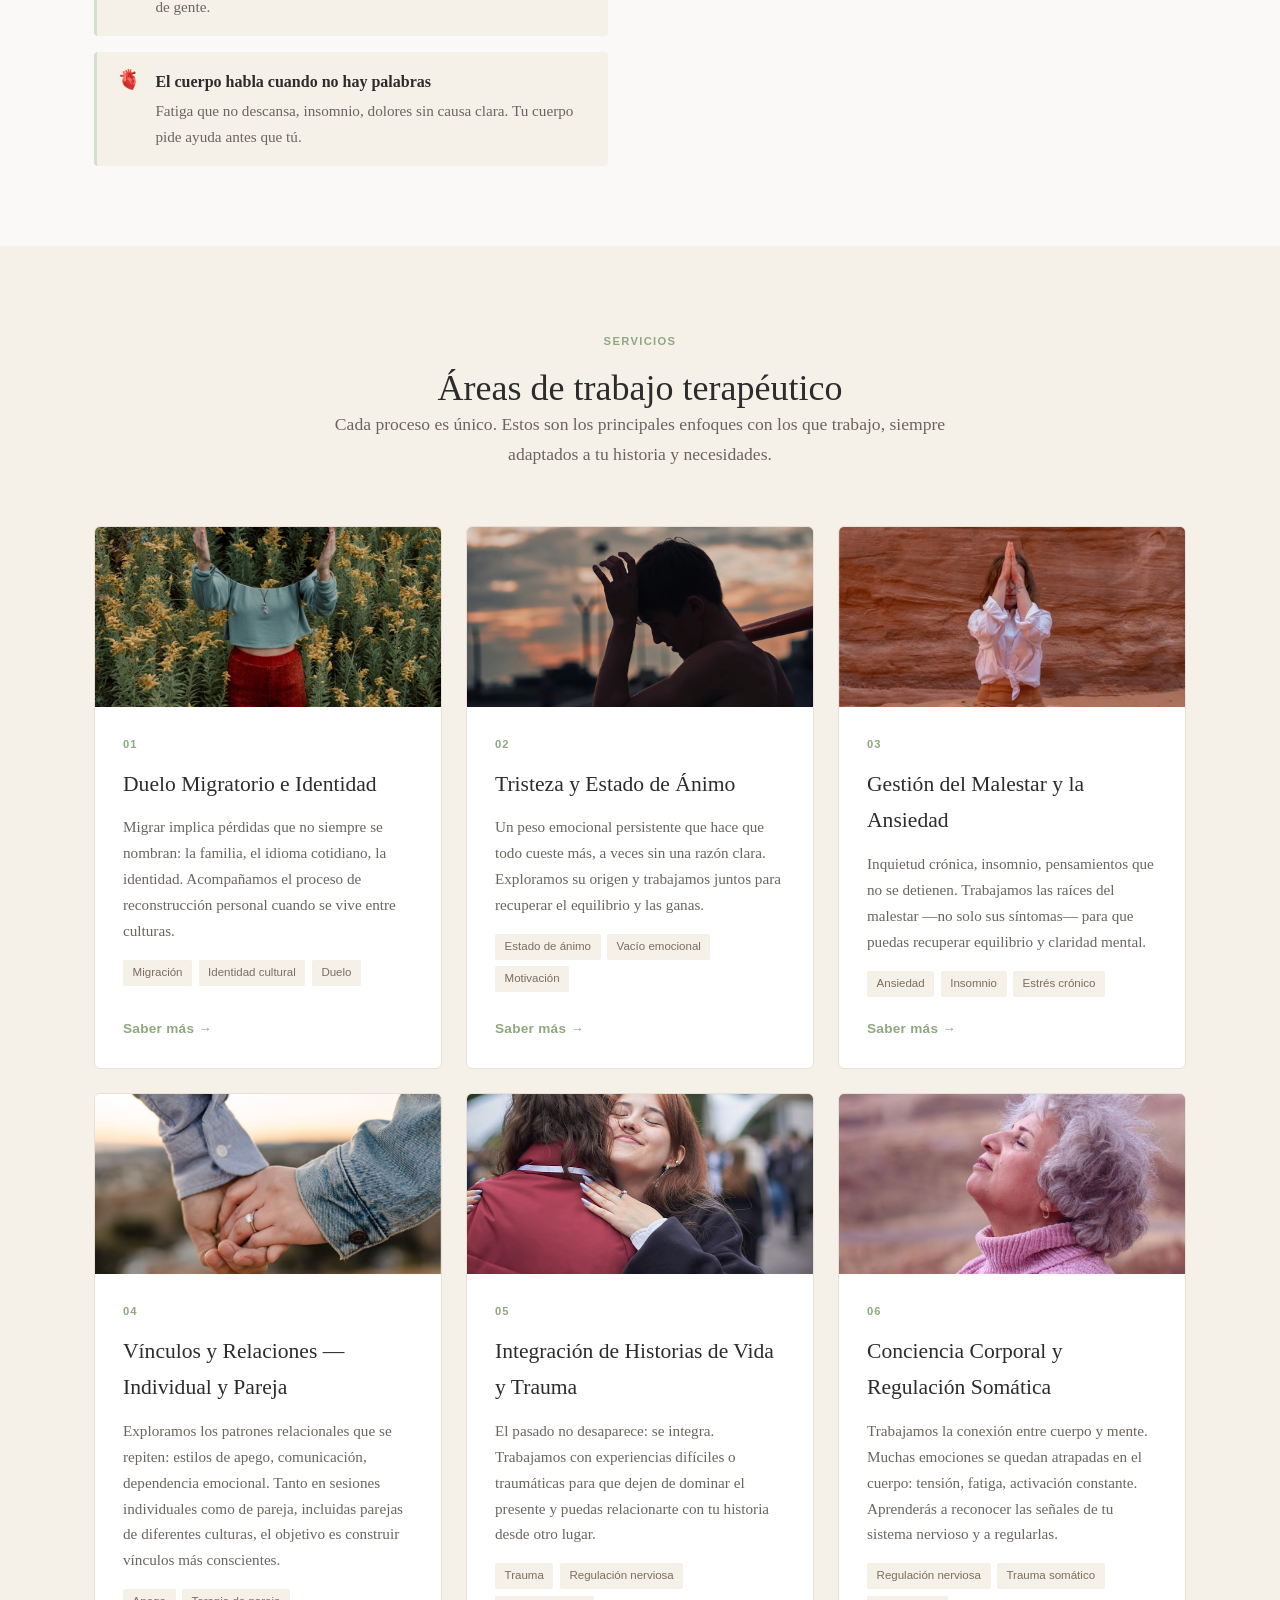
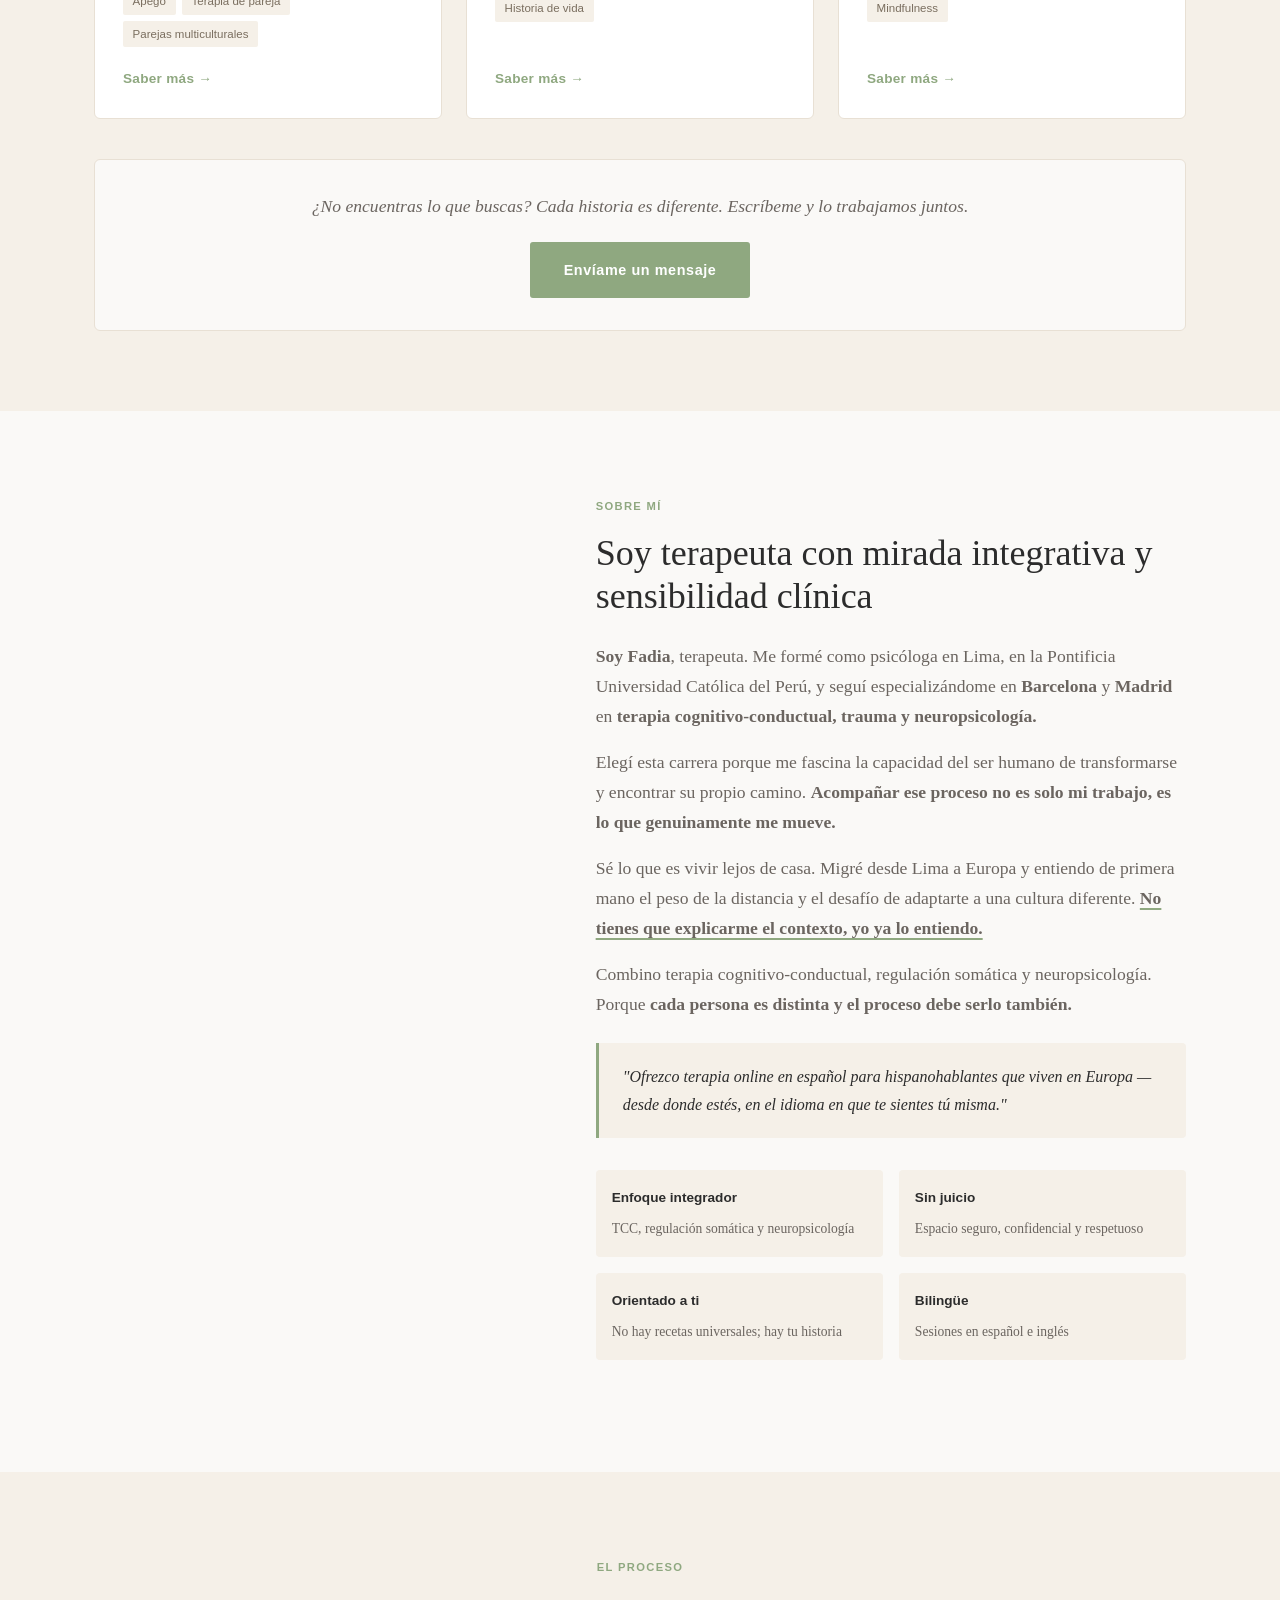
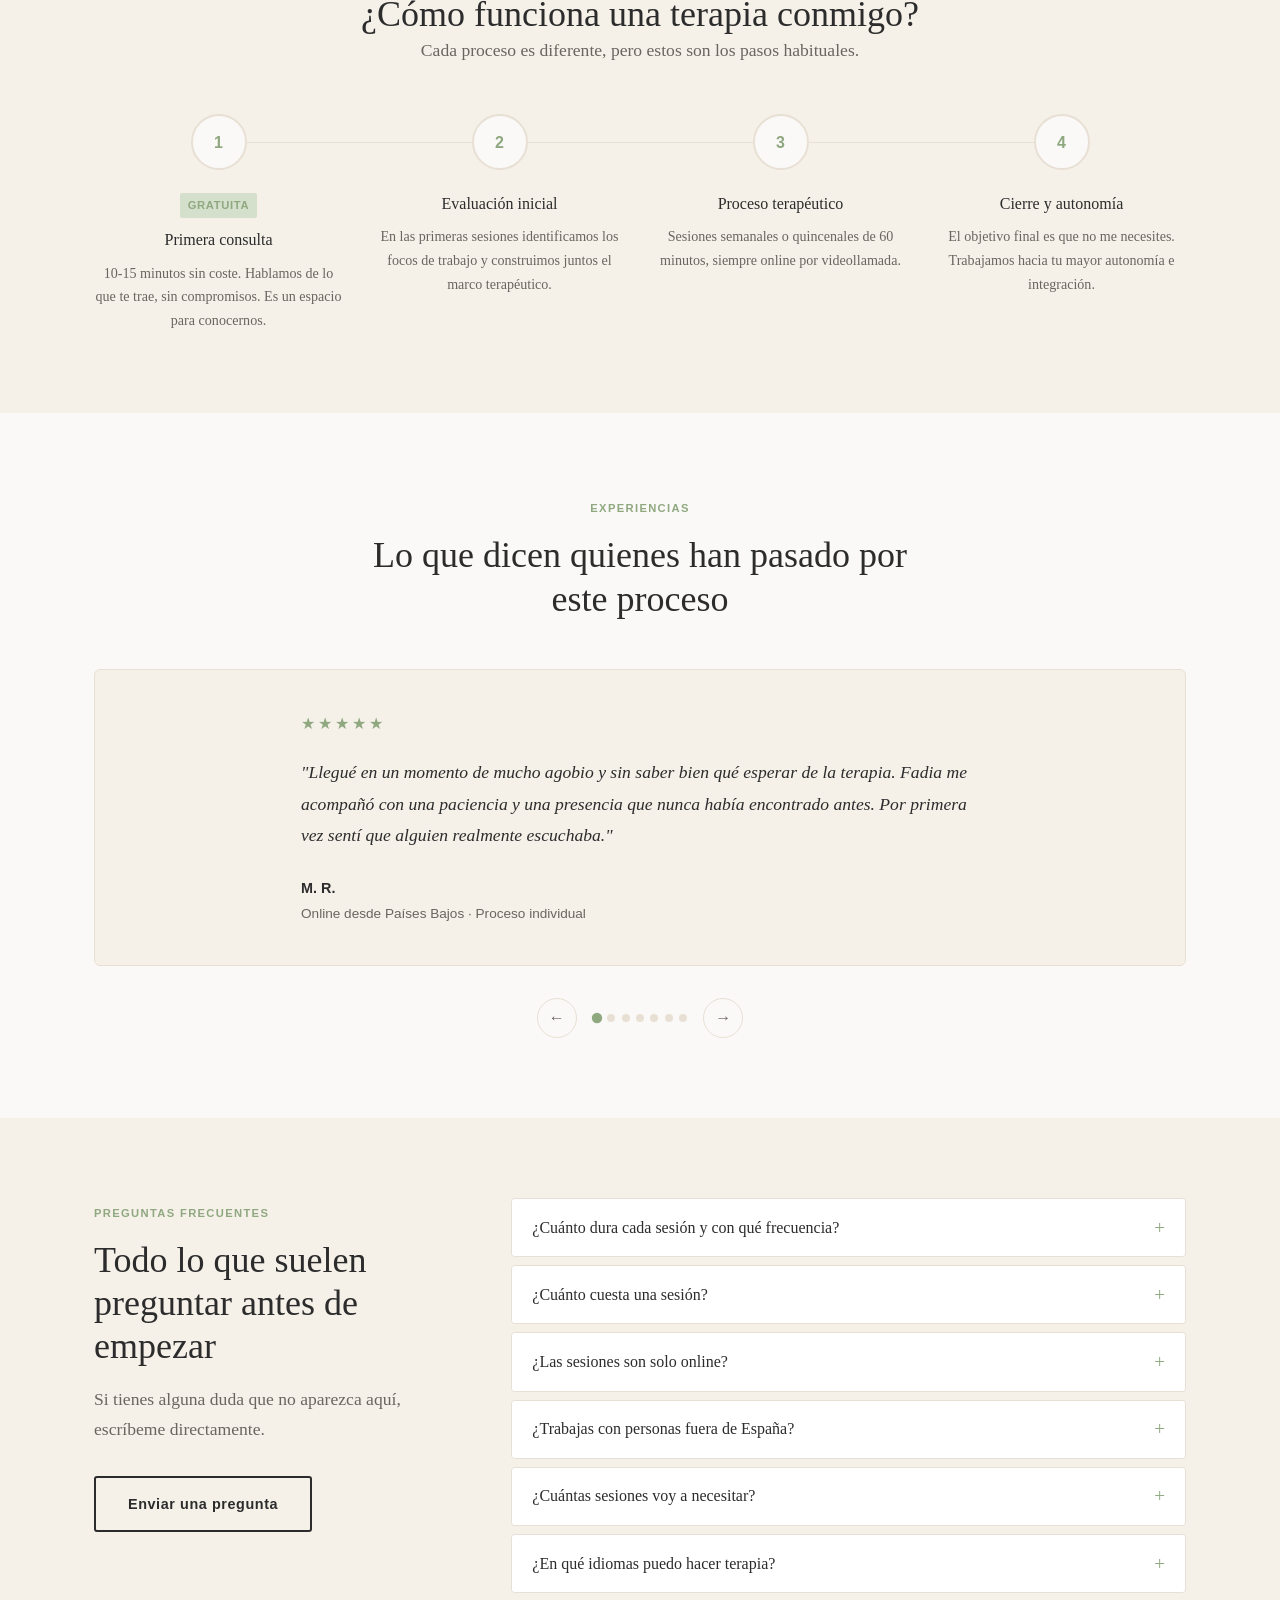
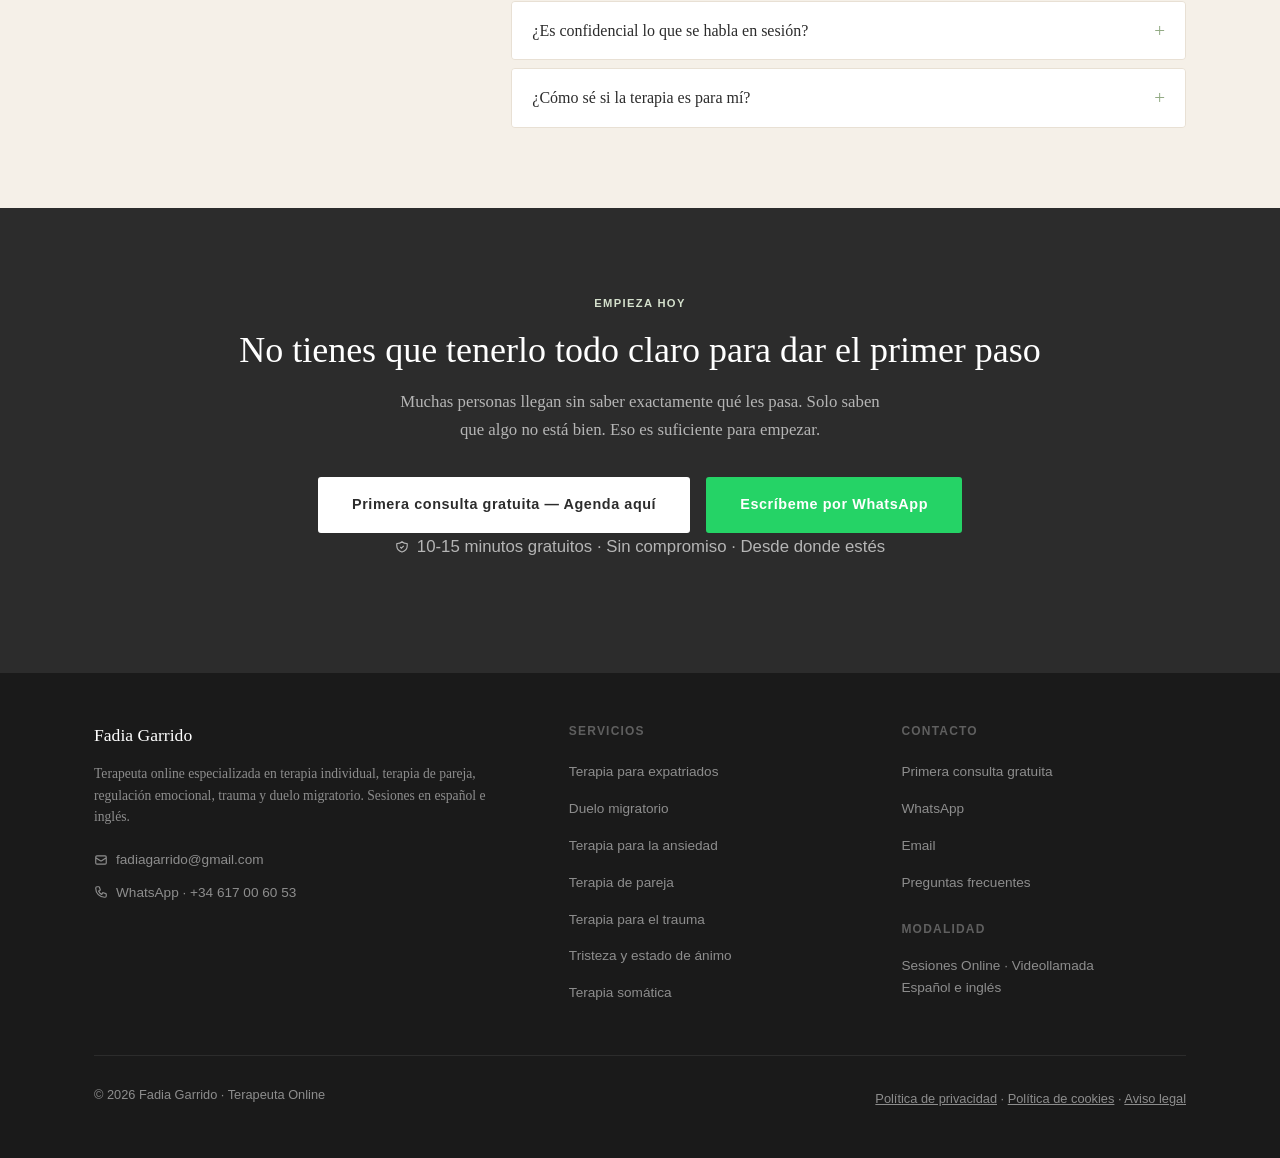
==== commit fd44a737: "Conversion y legibilidad: mensaje prerredactado en el WhatsApp flotante + hero movil verde mas grand" ====
--- a/index.html
+++ b/index.html
@@ -205,9 +205,7 @@
         </div>
 
         <div class="hero-mobile-bar" aria-hidden="true">
-          <span class="hm-eyebrow">Terapeuta online</span>
-          <span class="hm-sep">·</span>
-          <span class="hm-lang">Sesiones en español e inglés</span>
+          <span class="hm-eyebrow">Terapeuta online en español</span>
           <span class="hm-sep">·</span>
           <span class="hm-lang">Terapia para migrantes</span>
         </div>
@@ -750,7 +748,7 @@
   </footer>
 
   <!-- ═══ WHATSAPP FLOTANTE ═══ -->
-  <a href="https://wa.me/34617006053" class="whatsapp-float" target="_blank" rel="noopener noreferrer" aria-label="Contactar por WhatsApp">
+  <a href="https://wa.me/34617006053?text=Hola%20Fadia%20%F0%9F%99%82%20He%20visto%20tu%20web%20y%20me%20gustar%C3%ADa%20hablar%20contigo." class="whatsapp-float" target="_blank" rel="noopener noreferrer" aria-label="Contactar por WhatsApp">
     <svg viewBox="0 0 24 24" xmlns="http://www.w3.org/2000/svg" aria-hidden="true">
       <path d="M17.472 14.382c-.297-.149-1.758-.867-2.03-.967-.273-.099-.471-.148-.67.15-.197.297-.767.966-.94 1.164-.173.199-.347.223-.644.075-.297-.15-1.255-.463-2.39-1.475-.883-.788-1.48-1.761-1.653-2.059-.173-.297-.018-.458.13-.606.134-.133.298-.347.446-.52.149-.174.198-.298.298-.497.099-.198.05-.371-.025-.52-.075-.149-.669-1.612-.916-2.207-.242-.579-.487-.5-.669-.51-.173-.008-.371-.01-.57-.01-.198 0-.52.074-.792.372-.272.297-1.04 1.016-1.04 2.479 0 1.462 1.065 2.875 1.213 3.074.149.198 2.096 3.2 5.077 4.487.709.306 1.262.489 1.694.625.712.227 1.36.195 1.871.118.571-.085 1.758-.719 2.006-1.413.248-.694.248-1.289.173-1.413-.074-.124-.272-.198-.57-.347m-5.421 7.403h-.004a9.87 9.87 0 01-5.031-1.378l-.361-.214-3.741.982.998-3.648-.235-.374a9.86 9.86 0 01-1.51-5.26c.001-5.45 4.436-9.884 9.888-9.884 2.64 0 5.122 1.03 6.988 2.898a9.825 9.825 0 012.893 6.994c-.003 5.45-4.437 9.884-9.885 9.884m8.413-18.297A11.815 11.815 0 0012.05 0C5.495 0 .16 5.335.157 11.892c0 2.096.547 4.142 1.588 5.945L.057 24l6.305-1.654a11.882 11.882 0 005.683 1.448h.005c6.554 0 11.89-5.335 11.893-11.893a11.821 11.821 0 00-3.48-8.413z"/>
     </svg>
--- a/styles.css
+++ b/styles.css
@@ -730,7 +730,7 @@
       }
       .hero-mobile-bar .hm-eyebrow {
         font-family: 'Arial', sans-serif;
-        font-size: clamp(0.56rem, 2.5vw, 0.8rem);
+        font-size: clamp(0.68rem, 3.1vw, 0.95rem);
         font-weight: 600;
         letter-spacing: 0.02em;
         text-transform: none;
@@ -738,13 +738,13 @@
       }
       .hero-mobile-bar .hm-sep {
         font-family: 'Arial', sans-serif;
-        font-size: clamp(0.56rem, 2.5vw, 0.8rem);
+        font-size: clamp(0.68rem, 3.1vw, 0.95rem);
         color: var(--sage);
         opacity: 0.6;
       }
       .hero-mobile-bar .hm-lang {
         font-family: 'Arial', sans-serif;
-        font-size: clamp(0.56rem, 2.5vw, 0.8rem);
+        font-size: clamp(0.68rem, 3.1vw, 0.95rem);
         font-weight: 700;
         color: var(--sage);
         letter-spacing: 0.01em;
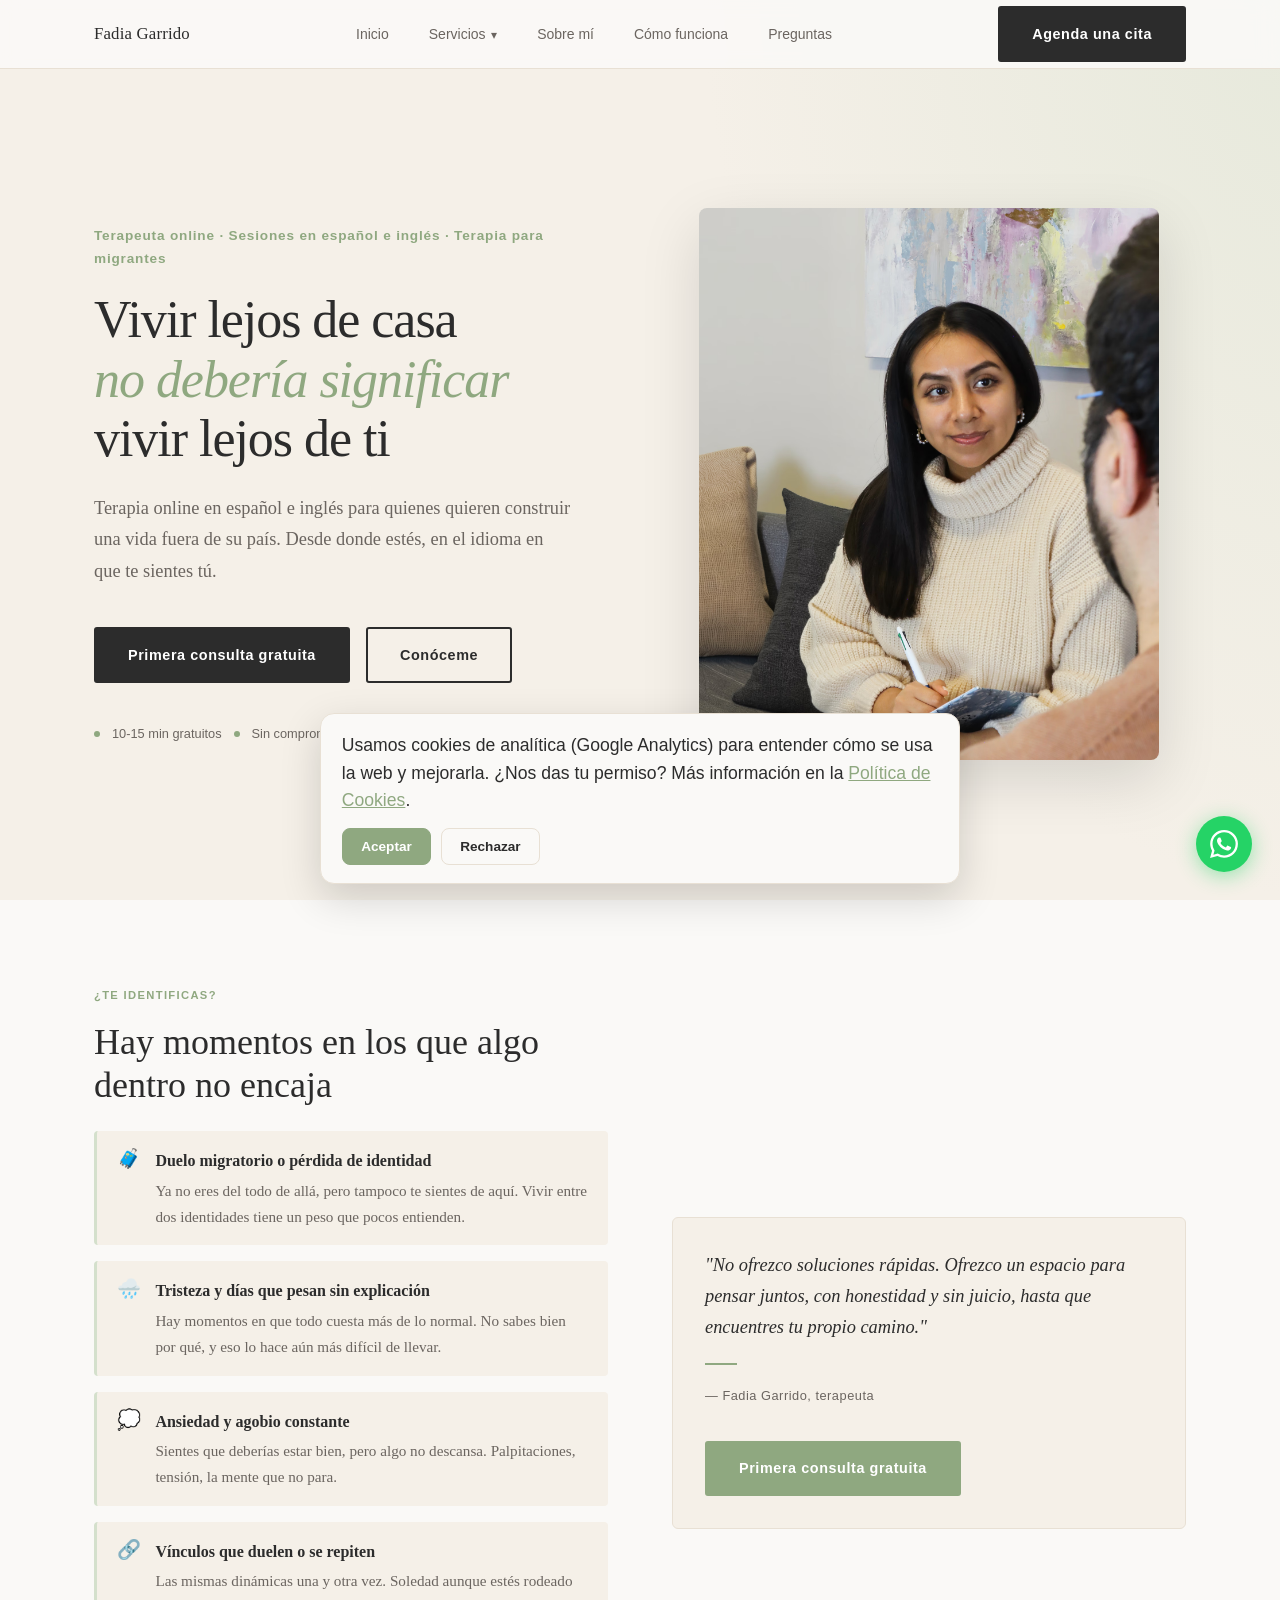
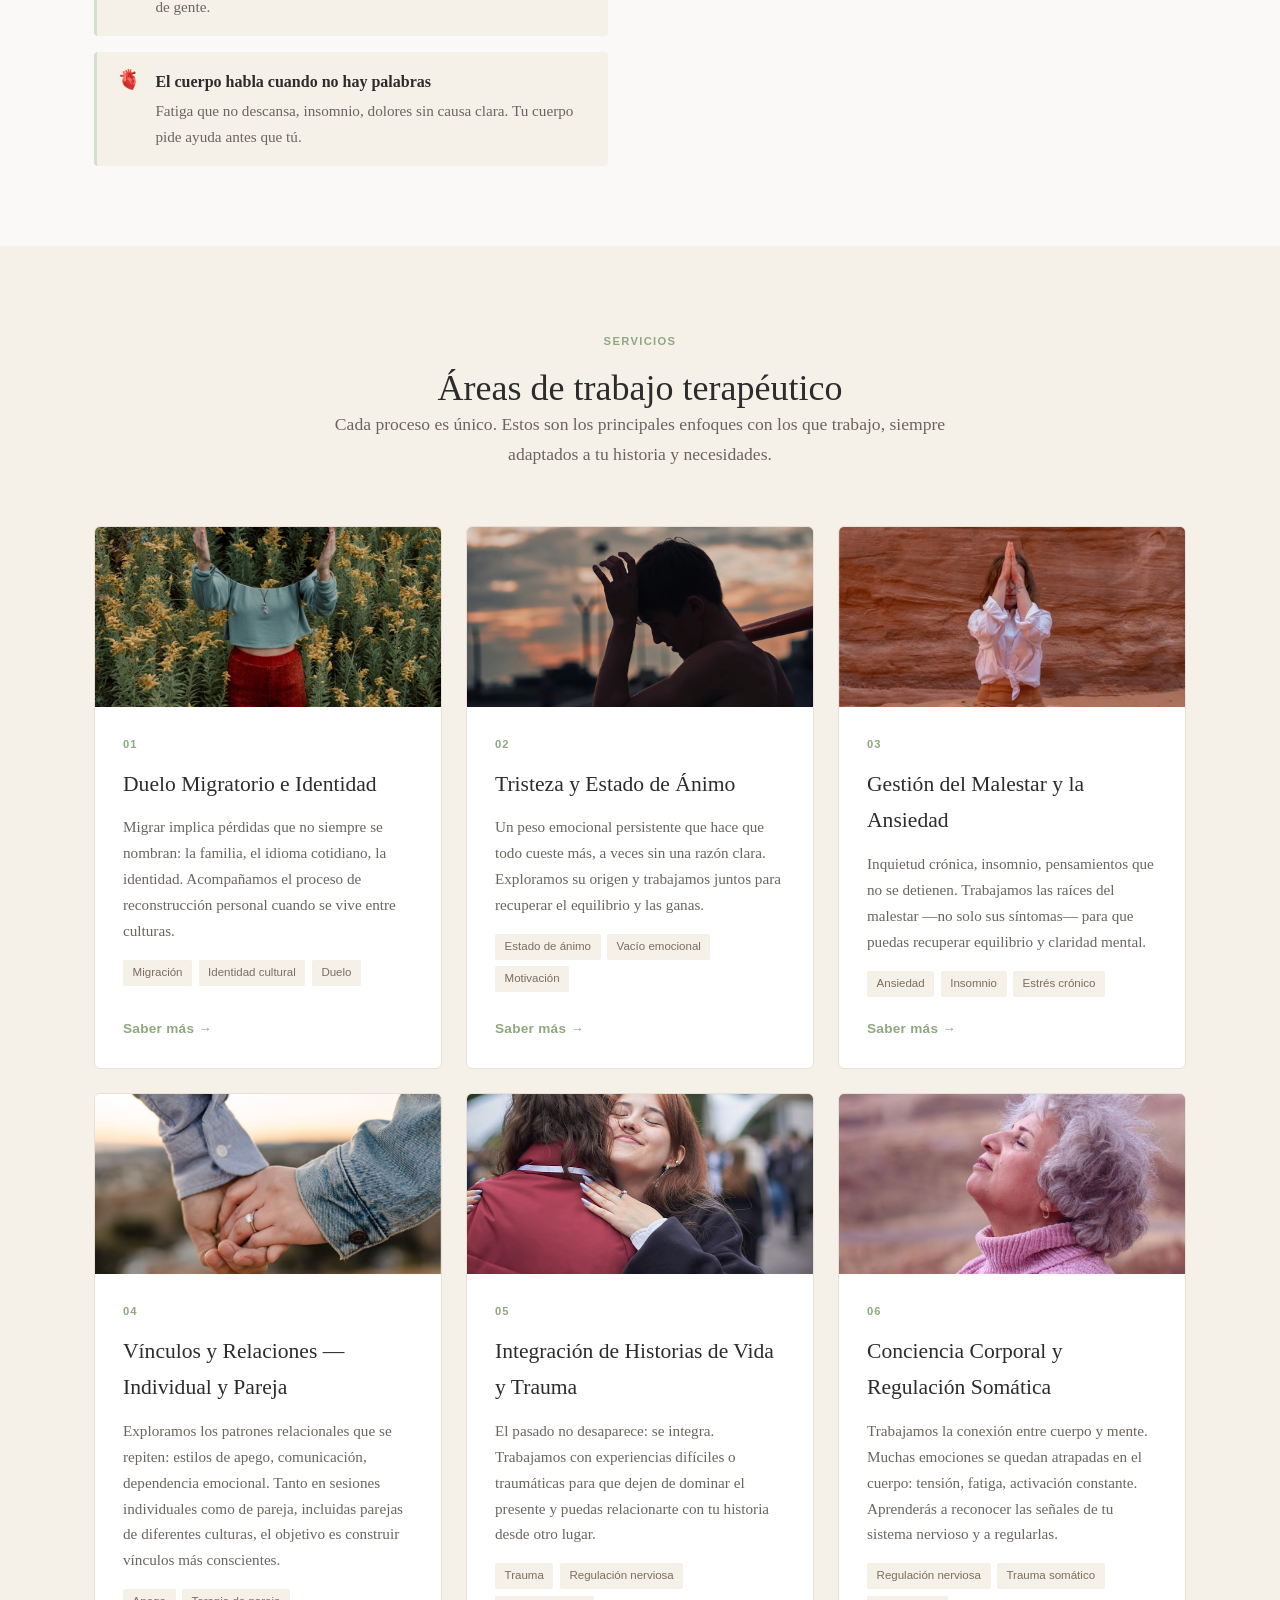
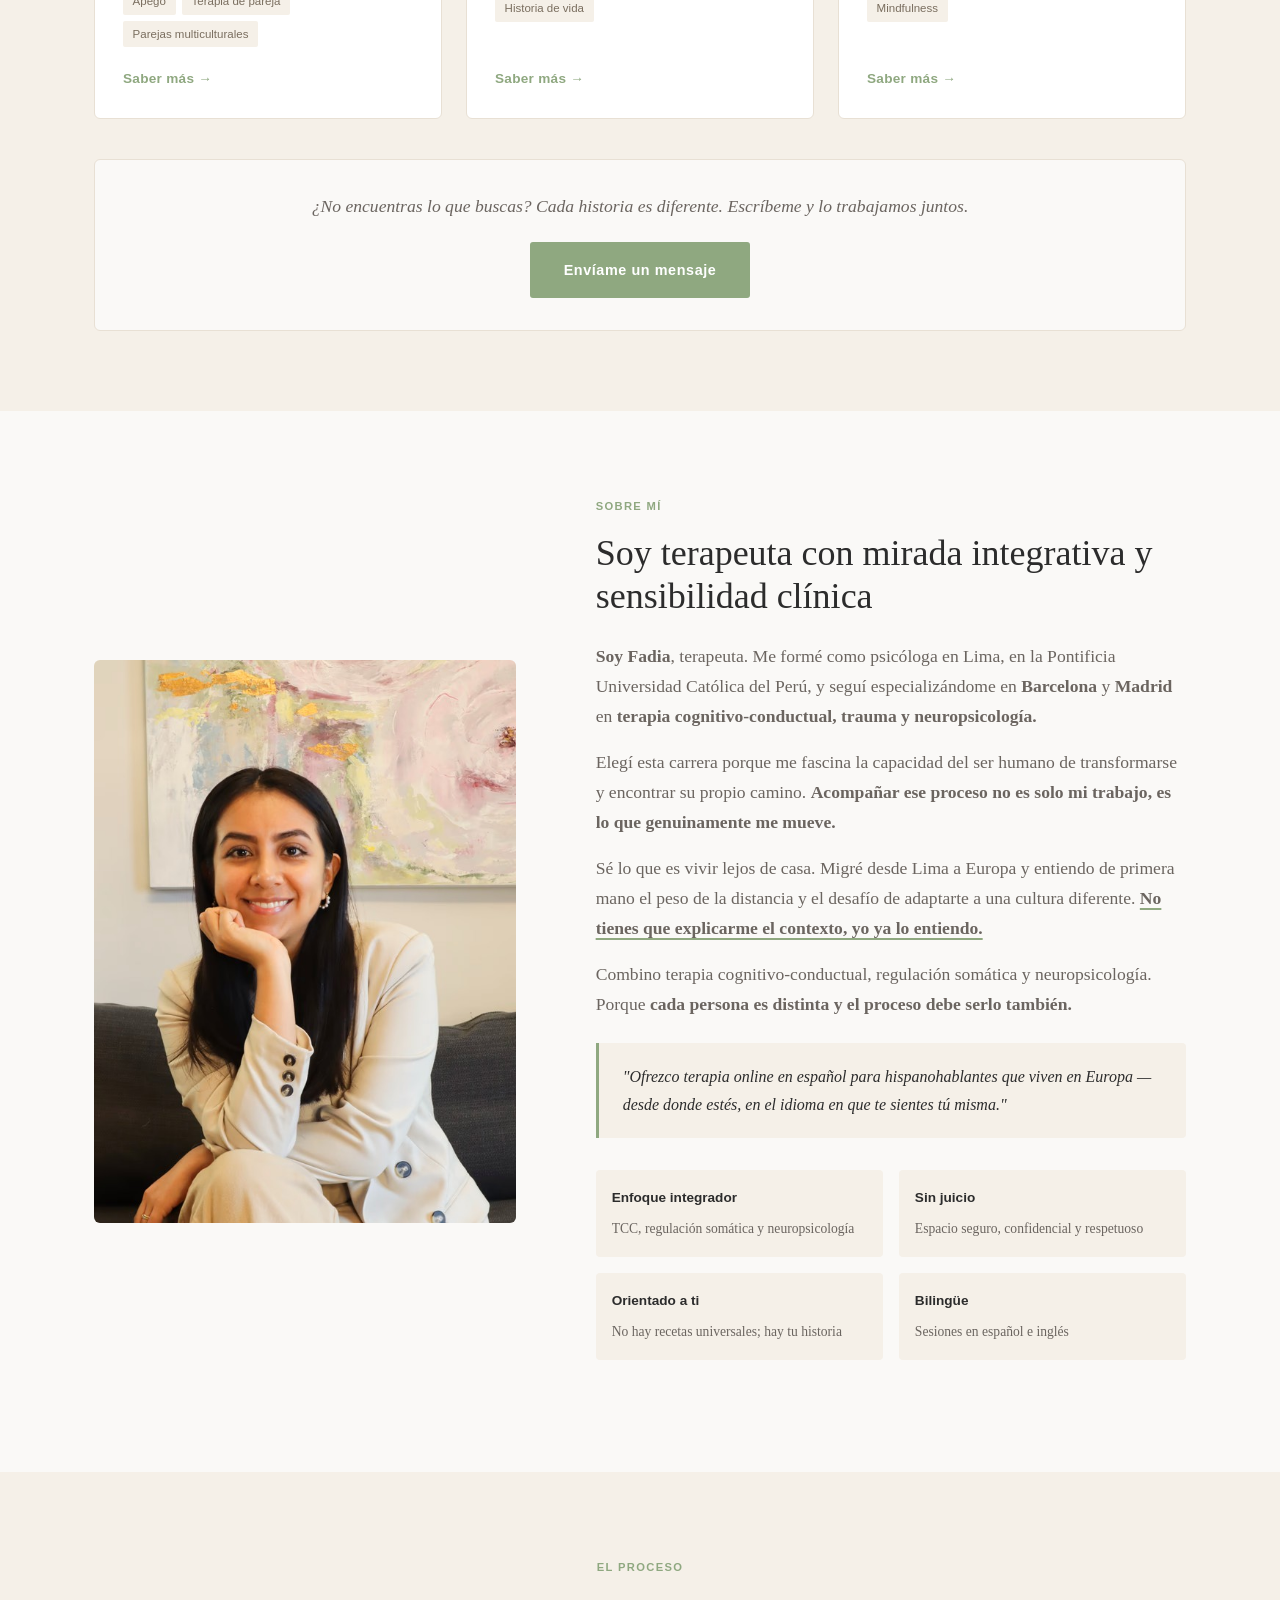
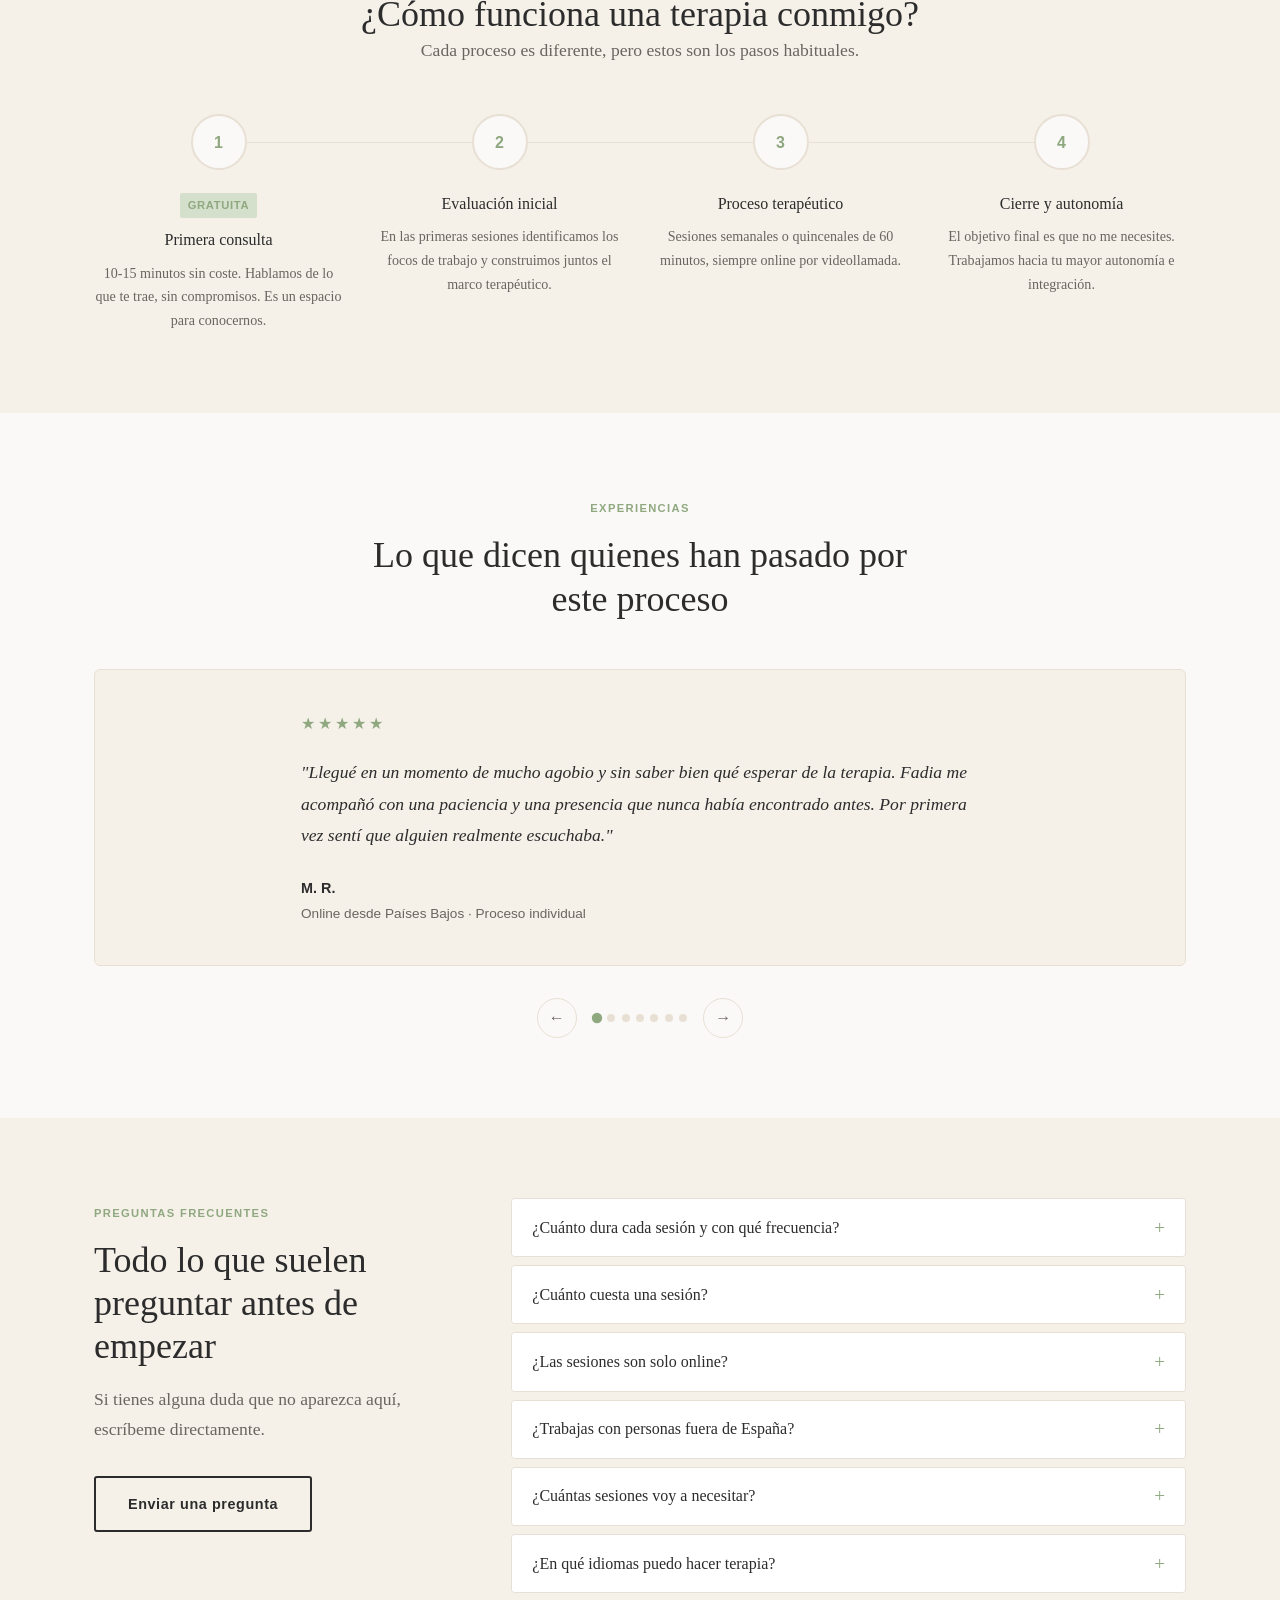
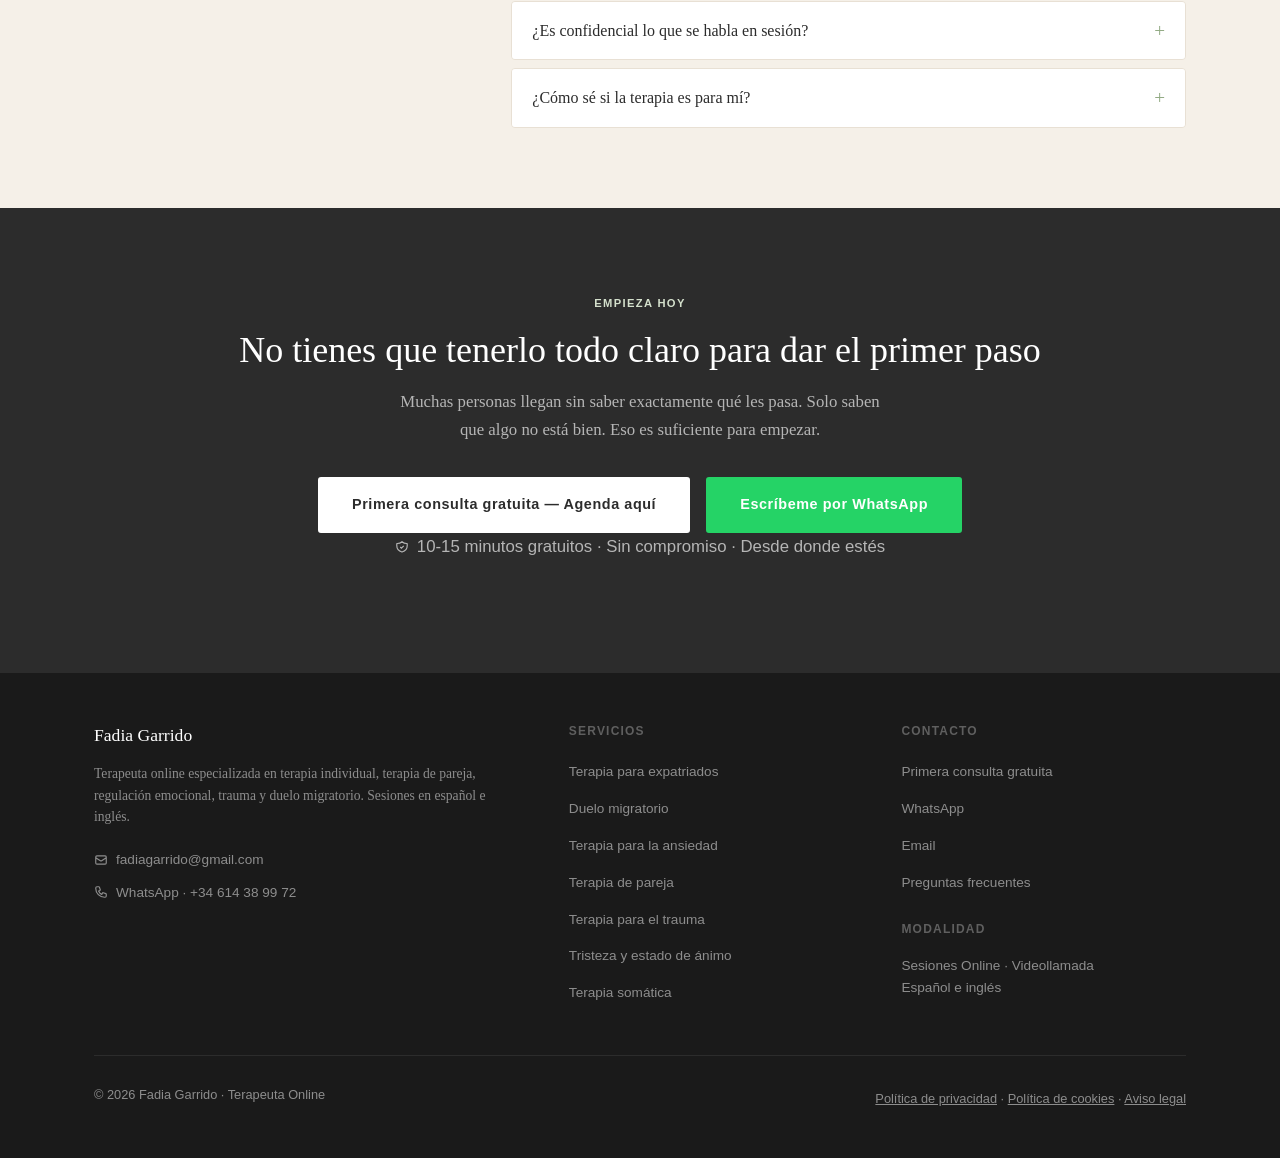
==== commit 5c37af6d: "Contacto: nuevo numero de telefono/WhatsApp +34 614 38 99 72 en toda la web Sustituye al 617 00 60 5" ====
--- a/index.html
+++ b/index.html
@@ -43,7 +43,7 @@
     "jobTitle": "Terapeuta",
     "description": "Terapeuta online especializada en terapia individual, terapia de pareja, regulación emocional, trauma y duelo migratorio. Sesiones en español e inglés.",
     "url": "https://fadiagarrido.com",
-    "telephone": "+34617006053",
+    "telephone": "+34614389972",
     "email": "fadiagarrido@gmail.com",
     "address": {
       "@type": "PostalAddress",
@@ -165,7 +165,7 @@
       </ul>
 
       <div class="nav-cta">
-        <a href="https://wa.me/34617006053?text=Hola%20Fadia%20%F0%9F%99%82%20Me%20gustar%C3%ADa%20reservar%20la%20consulta%20gratuita%20de%2010-15%20min.%20%C2%BFQu%C3%A9%20disponibilidad%20tienes%3F" class="btn btn-primary" target="_blank" rel="noopener noreferrer">
+        <a href="https://wa.me/34614389972?text=Hola%20Fadia%20%F0%9F%99%82%20Me%20gustar%C3%ADa%20reservar%20la%20consulta%20gratuita%20de%2010-15%20min.%20%C2%BFQu%C3%A9%20disponibilidad%20tienes%3F" class="btn btn-primary" target="_blank" rel="noopener noreferrer">
           Agenda una cita
         </a>
       </div>
@@ -189,7 +189,7 @@
             Terapia online en español e inglés para quienes quieren construir una vida fuera de su país. Desde donde estés, en el idioma en que te sientes tú.
           </p>
           <div class="hero-actions">
-            <a href="https://wa.me/34617006053?text=Hola%20Fadia%20%F0%9F%99%82%20Me%20gustar%C3%ADa%20reservar%20la%20consulta%20gratuita%20de%2010-15%20min.%20%C2%BFQu%C3%A9%20disponibilidad%20tienes%3F" class="btn btn-primary" target="_blank" rel="noopener noreferrer">
+            <a href="https://wa.me/34614389972?text=Hola%20Fadia%20%F0%9F%99%82%20Me%20gustar%C3%ADa%20reservar%20la%20consulta%20gratuita%20de%2010-15%20min.%20%C2%BFQu%C3%A9%20disponibilidad%20tienes%3F" class="btn btn-primary" target="_blank" rel="noopener noreferrer">
               Primera consulta gratuita
             </a>
             <a href="#sobre-mi" class="btn btn-outline">Conóceme</a>
@@ -271,7 +271,7 @@
           <div style="width:32px;height:2px;background:var(--sage);margin:1rem 0;"></div>
           <cite>— Fadia Garrido, terapeuta</cite>
           <div style="margin-top:2rem;">
-            <a href="https://wa.me/34617006053?text=Hola%20Fadia%20%F0%9F%99%82%20Me%20gustar%C3%ADa%20reservar%20la%20consulta%20gratuita%20de%2010-15%20min.%20%C2%BFQu%C3%A9%20disponibilidad%20tienes%3F" class="btn btn-sage" target="_blank" rel="noopener noreferrer">
+            <a href="https://wa.me/34614389972?text=Hola%20Fadia%20%F0%9F%99%82%20Me%20gustar%C3%ADa%20reservar%20la%20consulta%20gratuita%20de%2010-15%20min.%20%C2%BFQu%C3%A9%20disponibilidad%20tienes%3F" class="btn btn-sage" target="_blank" rel="noopener noreferrer">
               Primera consulta gratuita
             </a>
           </div>
@@ -395,7 +395,7 @@
 
       <div class="servicios-footer" data-fade>
         <p>¿No encuentras lo que buscas? Cada historia es diferente. Escríbeme y lo trabajamos juntos.</p>
-        <a href="https://wa.me/34617006053" class="btn btn-sage" target="_blank" rel="noopener noreferrer">
+        <a href="https://wa.me/34614389972" class="btn btn-sage" target="_blank" rel="noopener noreferrer">
           Envíame un mensaje
         </a>
       </div>
@@ -574,7 +574,7 @@
           <span class="tag">Preguntas frecuentes</span>
           <h2 id="faq-heading">Todo lo que suelen preguntar antes de empezar</h2>
           <p class="text-muted" style="margin-top:1rem; margin-bottom:2rem;">Si tienes alguna duda que no aparezca aquí, escríbeme directamente.</p>
-          <a href="https://wa.me/34617006053" class="btn btn-outline faq-sidebar-btn" target="_blank" rel="noopener noreferrer">
+          <a href="https://wa.me/34614389972" class="btn btn-outline faq-sidebar-btn" target="_blank" rel="noopener noreferrer">
             Enviar una pregunta
           </a>
         </div>
@@ -660,7 +660,7 @@
             </div>
           </div>
           <div class="faq-mobile-btn">
-            <a href="https://wa.me/34617006053" class="btn btn-outline" target="_blank" rel="noopener noreferrer">
+            <a href="https://wa.me/34614389972" class="btn btn-outline" target="_blank" rel="noopener noreferrer">
               Enviar una pregunta
             </a>
           </div>
@@ -676,10 +676,10 @@
       <h2 id="cta-heading">No tienes que tenerlo todo claro para dar el primer paso</h2>
       <p>Muchas personas llegan sin saber exactamente qué les pasa. Solo saben que algo no está bien. Eso es suficiente para empezar.</p>
       <div class="cta-actions">
-        <a href="https://wa.me/34617006053?text=Hola%20Fadia%20%F0%9F%99%82%20Me%20gustar%C3%ADa%20reservar%20la%20consulta%20gratuita%20de%2010-15%20min.%20%C2%BFQu%C3%A9%20disponibilidad%20tienes%3F" class="btn btn-white" target="_blank" rel="noopener noreferrer">
+        <a href="https://wa.me/34614389972?text=Hola%20Fadia%20%F0%9F%99%82%20Me%20gustar%C3%ADa%20reservar%20la%20consulta%20gratuita%20de%2010-15%20min.%20%C2%BFQu%C3%A9%20disponibilidad%20tienes%3F" class="btn btn-white" target="_blank" rel="noopener noreferrer">
           Primera consulta gratuita — Agenda aquí
         </a>
-        <a href="https://wa.me/34617006053" class="btn btn-wa" target="_blank" rel="noopener noreferrer">
+        <a href="https://wa.me/34614389972" class="btn btn-wa" target="_blank" rel="noopener noreferrer">
           Escríbeme por WhatsApp
         </a>
       </div>
@@ -704,9 +704,9 @@
               <svg width="14" height="14" fill="none" viewBox="0 0 24 24" stroke="currentColor" stroke-width="2" aria-hidden="true"><path d="M3 8l7.89 5.26a2 2 0 002.22 0L21 8M5 19h14a2 2 0 002-2V7a2 2 0 00-2-2H5a2 2 0 00-2 2v10a2 2 0 002 2z"/></svg>
               fadiagarrido@gmail.com
             </a>
-            <a href="https://wa.me/34617006053" target="_blank" rel="noopener noreferrer" aria-label="WhatsApp">
+            <a href="https://wa.me/34614389972" target="_blank" rel="noopener noreferrer" aria-label="WhatsApp">
               <svg width="14" height="14" fill="none" viewBox="0 0 24 24" stroke="currentColor" stroke-width="2" aria-hidden="true"><path d="M3 5a2 2 0 012-2h3.28a1 1 0 01.948.684l1.498 4.493a1 1 0 01-.502 1.21l-2.257 1.13a11.042 11.042 0 005.516 5.516l1.13-2.257a1 1 0 011.21-.502l4.493 1.498a1 1 0 01.684.949V19a2 2 0 01-2 2h-1C9.716 21 3 14.284 3 6V5z"/></svg>
-              WhatsApp · +34 617 00 60 53
+              WhatsApp · +34 614 38 99 72
             </a>
           </div>
         </div>
@@ -727,8 +727,8 @@
         <div>
           <p class="footer-col-title">Contacto</p>
           <ul class="footer-links">
-            <li><a href="https://wa.me/34617006053?text=Hola%20Fadia%20%F0%9F%99%82%20Me%20gustar%C3%ADa%20reservar%20la%20consulta%20gratuita%20de%2010-15%20min.%20%C2%BFQu%C3%A9%20disponibilidad%20tienes%3F" target="_blank" rel="noopener noreferrer">Primera consulta gratuita</a></li>
-            <li><a href="https://wa.me/34617006053" target="_blank" rel="noopener noreferrer">WhatsApp</a></li>
+            <li><a href="https://wa.me/34614389972?text=Hola%20Fadia%20%F0%9F%99%82%20Me%20gustar%C3%ADa%20reservar%20la%20consulta%20gratuita%20de%2010-15%20min.%20%C2%BFQu%C3%A9%20disponibilidad%20tienes%3F" target="_blank" rel="noopener noreferrer">Primera consulta gratuita</a></li>
+            <li><a href="https://wa.me/34614389972" target="_blank" rel="noopener noreferrer">WhatsApp</a></li>
             <li><a href="mailto:fadiagarrido@gmail.com">Email</a></li>
             <li><a href="#faq">Preguntas frecuentes</a></li>
           </ul>
@@ -748,7 +748,7 @@
   </footer>
 
   <!-- ═══ WHATSAPP FLOTANTE ═══ -->
-  <a href="https://wa.me/34617006053?text=Hola%20Fadia%20%F0%9F%99%82%20He%20visto%20tu%20web%20y%20me%20gustar%C3%ADa%20hablar%20contigo." class="whatsapp-float" target="_blank" rel="noopener noreferrer" aria-label="Contactar por WhatsApp">
+  <a href="https://wa.me/34614389972?text=Hola%20Fadia%20%F0%9F%99%82%20Me%20gustar%C3%ADa%20reservar%20la%20consulta%20gratuita%20de%2010-15%20min.%20%C2%BFQu%C3%A9%20disponibilidad%20tienes%3F" class="whatsapp-float" target="_blank" rel="noopener noreferrer" aria-label="Contactar por WhatsApp">
     <svg viewBox="0 0 24 24" xmlns="http://www.w3.org/2000/svg" aria-hidden="true">
       <path d="M17.472 14.382c-.297-.149-1.758-.867-2.03-.967-.273-.099-.471-.148-.67.15-.197.297-.767.966-.94 1.164-.173.199-.347.223-.644.075-.297-.15-1.255-.463-2.39-1.475-.883-.788-1.48-1.761-1.653-2.059-.173-.297-.018-.458.13-.606.134-.133.298-.347.446-.52.149-.174.198-.298.298-.497.099-.198.05-.371-.025-.52-.075-.149-.669-1.612-.916-2.207-.242-.579-.487-.5-.669-.51-.173-.008-.371-.01-.57-.01-.198 0-.52.074-.792.372-.272.297-1.04 1.016-1.04 2.479 0 1.462 1.065 2.875 1.213 3.074.149.198 2.096 3.2 5.077 4.487.709.306 1.262.489 1.694.625.712.227 1.36.195 1.871.118.571-.085 1.758-.719 2.006-1.413.248-.694.248-1.289.173-1.413-.074-.124-.272-.198-.57-.347m-5.421 7.403h-.004a9.87 9.87 0 01-5.031-1.378l-.361-.214-3.741.982.998-3.648-.235-.374a9.86 9.86 0 01-1.51-5.26c.001-5.45 4.436-9.884 9.888-9.884 2.64 0 5.122 1.03 6.988 2.898a9.825 9.825 0 012.893 6.994c-.003 5.45-4.437 9.884-9.885 9.884m8.413-18.297A11.815 11.815 0 0012.05 0C5.495 0 .16 5.335.157 11.892c0 2.096.547 4.142 1.588 5.945L.057 24l6.305-1.654a11.882 11.882 0 005.683 1.448h.005c6.554 0 11.89-5.335 11.893-11.893a11.821 11.821 0 00-3.48-8.413z"/>
     </svg>
